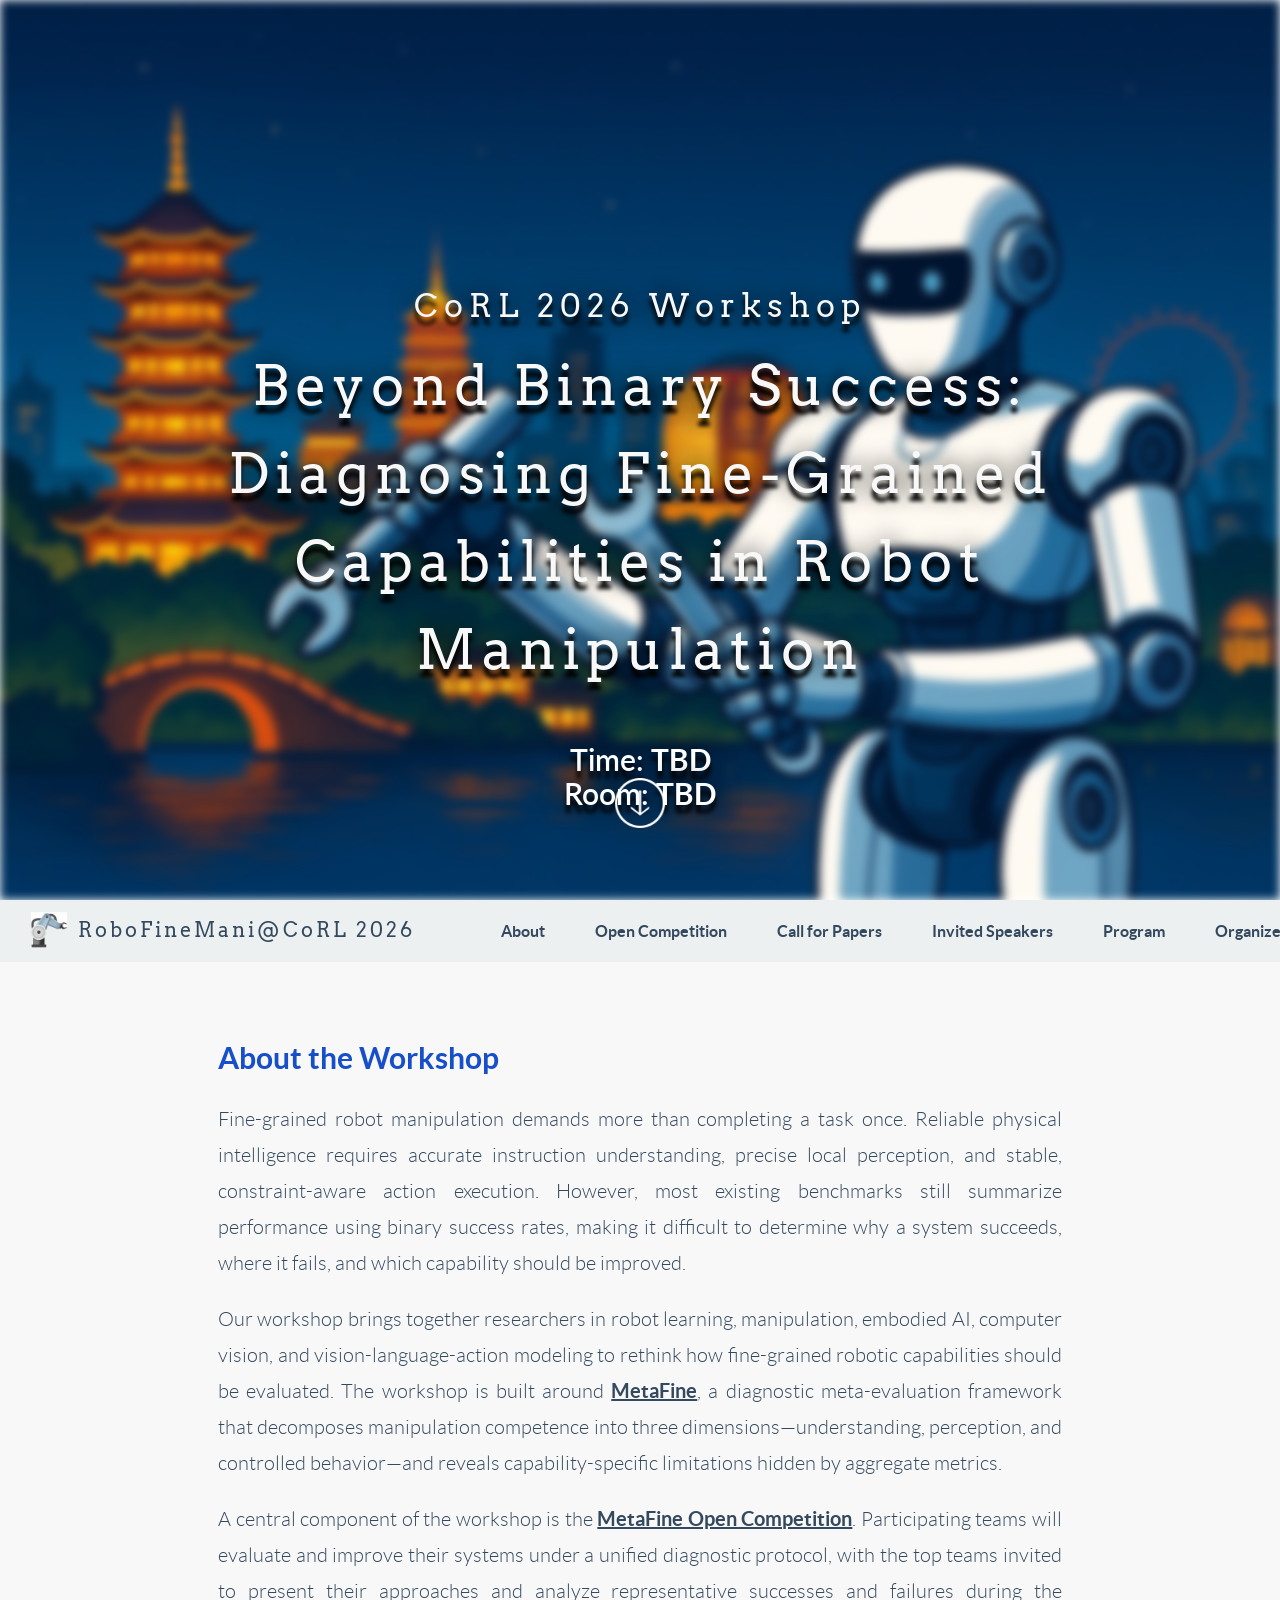
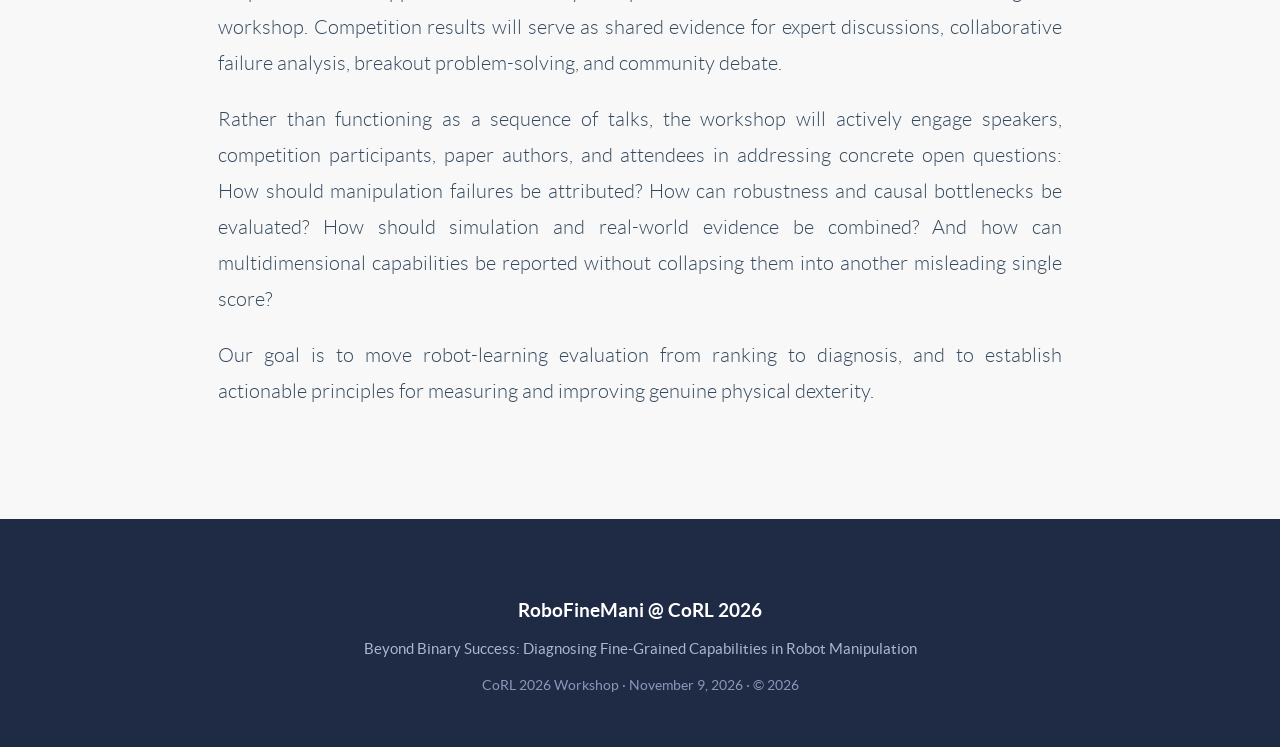
==== index.html @ 0bb688c7 "Initial RoboFineMani @ CoRL 2026 workshop site Multi-page static site: About, Open Competition, Call" ====
<!-- FlatFy Theme - Andrea Galanti /-->
<!doctype html>
<!--[if lt IE 7]> <html class="no-js ie6 oldie" lang="en"> <![endif]-->
<!--[if IE 7]>    <html class="no-js ie7 oldie" lang="en"> <![endif]-->
<!--[if IE 8]>    <html class="no-js ie8 oldie" lang="en"> <![endif]-->
<!--[if IE 9]>    <html class="no-js ie9" lang="en"> <![endif]-->
<!--[if gt IE 9]><!--> <html> <!--<![endif]-->
<head>
    <meta charset="utf-8">
    <meta name="viewport" content="width=device-width, initial-scale=1.0">
    <meta name="description" content="CoRL 2026 Workshop — Beyond Binary Success: Diagnosing Fine-Grained Capabilities in Robot Manipulation">
    <meta name="author" content="">
    <title>RoboFineMani @ CoRL 2026</title>
    <link rel="icon" href="photo/arm.png">

    <!-- Bootstrap core CSS -->
    <link href="css/bootstrap.min.css" rel="stylesheet">
    <!-- Custom Google Web Font -->
    <link href="font-awesome/css/font-awesome.min.css" rel="stylesheet">
    <link href='https://fonts.googleapis.com/css?family=Lato:100,300,400,700,900' rel='stylesheet' type='text/css'>
    <link href='https://fonts.googleapis.com/css?family=Arvo:400,700' rel='stylesheet' type='text/css'>
    <!-- Custom CSS-->
    <link href="css/general.css" rel="stylesheet">
    <link href="css/custom.css" rel="stylesheet">
    <link href="css/owl.carousel.css" rel="stylesheet">
    <link href="css/owl.theme.css" rel="stylesheet">
    <link href="css/style.css" rel="stylesheet">
    <link href="css/animate.css" rel="stylesheet">
    <link rel="stylesheet" href="css/magnific-popup.css">
    <link href="css/site.css" rel="stylesheet">

    <script src="js/modernizr-2.8.3.min.js"></script>
</head>

<body id="home">

    <!-- Preloader -->
    <div id="preloader">
        <div id="status"></div>
    </div>

    <!-- FullScreen Hero -->
    <div class="intro-header">
        <div class="col-xs-12 text-center abcen1">
            <h1 class="h1_home wow fadeIn" data-wow-delay="0.4s" style="text-shadow: 0px 8px 4px black, 0 0 25px black;font-weight: 400; max-width: 86%; margin: 0 auto; margin-top: 12vh;">
                <span style="font-size: 0.4em; display: block; margin-bottom: 10px;">CoRL 2026 Workshop</span>
                <span style="font-size: 0.7em;">Beyond Binary Success: Diagnosing Fine-Grained Capabilities in Robot Manipulation</span>
            </h1>
            <br>
            <h3 class="h3_home wow fadeIn" data-wow-delay="0.6s" style="text-shadow: 0px 8px 4px black, 0 0 25px black;font-weight: 600">
                <a style="color:white;text-shadow: 0px 8px 4px black, 0 0 25px black" href="#about">
                    Time:&nbsp;<b>TBD</b><br>
                    Room:&nbsp;<b>TBD</b>
                </a>
            </h3>
        </div>
        <div class="col-xs-12 text-center abcen wow fadeIn">
            <div class="button_down">
                <a class="imgcircle wow bounceInUp" data-wow-duration="1.5s" href="#about"> <img class="img_scroll" src="img/icon/circle.png" alt=""> </a>
            </div>
        </div>
    </div>

    <!-- NavBar-->
    <nav class="navbar-default" role="navigation">
        <div class="container" style="width: 1600px;">
            <div class="navbar-header" style="display: flex; align-items: center;">
                <button type="button" class="navbar-toggle" data-toggle="collapse" data-target=".navbar-ex1-collapse">
                    <span class="sr-only">Toggle navigation</span>
                    <span class="icon-bar"></span>
                    <span class="icon-bar"></span>
                    <span class="icon-bar"></span>
                </button>
                <a class="navbar-brand" style="font-size:20px; display: flex; align-items: center; margin-right: 25px;" href="index.html">
                    <img src="photo/arm.png" style="height: 38px; margin-right: 10px;" alt="RoboFineMani Logo">
                    RoboFineMani@CoRL 2026
                </a>
                <div class="collapse navbar-collapse navbar-ex1-collapse" style="display: flex !important;">
                    <ul class="nav navbar-nav" style="display: flex; flex-direction: row;">
                        <li class="menuItem active" style="padding: 0 10px;"><a href="index.html">About</a></li>
                        <li class="menuItem" style="padding: 0 10px;"><a href="competition.html">Open Competition</a></li>
                        <li class="menuItem" style="padding: 0 10px;"><a href="cfp.html">Call for Papers</a></li>
                        <li class="menuItem" style="padding: 0 10px;"><a href="speakers.html">Invited Speakers</a></li>
                        <li class="menuItem" style="padding: 0 10px;"><a href="program.html">Program</a></li>
                        <li class="menuItem" style="padding: 0 10px;"><a href="organizers.html">Organizers</a></li>
                    </ul>
                </div>
            </div>
        </div>
    </nav>

    <!-- About -->
    <div id="about" class="page-section">
        <div class="wrap wow fadeInUp">
            <h3 class="section-heading">About the Workshop</h3>
            <p class="lead-intro">Fine-grained robot manipulation demands more than completing a task once. Reliable physical intelligence requires accurate instruction understanding, precise local perception, and stable, constraint-aware action execution. However, most existing benchmarks still summarize performance using binary success rates, making it difficult to determine why a system succeeds, where it fails, and which capability should be improved.</p>

            <p>Our workshop brings together researchers in robot learning, manipulation, embodied AI, computer vision, and vision-language-action modeling to rethink how fine-grained robotic capabilities should be evaluated. The workshop is built around <a href="https://metafine.github.io/" target="_blank"><b>MetaFine</b></a>, a diagnostic meta-evaluation framework that decomposes manipulation competence into three dimensions&mdash;understanding, perception, and controlled behavior&mdash;and reveals capability-specific limitations hidden by aggregate metrics.</p>

            <p>A central component of the workshop is the <a href="competition.html"><b>MetaFine Open Competition</b></a>. Participating teams will evaluate and improve their systems under a unified diagnostic protocol, with the top teams invited to present their approaches and analyze representative successes and failures during the workshop. Competition results will serve as shared evidence for expert discussions, collaborative failure analysis, breakout problem-solving, and community debate.</p>

            <p>Rather than functioning as a sequence of talks, the workshop will actively engage speakers, competition participants, paper authors, and attendees in addressing concrete open questions: How should manipulation failures be attributed? How can robustness and causal bottlenecks be evaluated? How should simulation and real-world evidence be combined? And how can multidimensional capabilities be reported without collapsing them into another misleading single score?</p>

            <p>Our goal is to move robot-learning evaluation from ranking to diagnosis, and to establish actionable principles for measuring and improving genuine physical dexterity.</p>
        </div>
    </div>

    <footer class="site-footer">
        <div class="footer-title">RoboFineMani @ CoRL 2026</div>
        <div class="footer-sub">Beyond Binary Success: Diagnosing Fine-Grained Capabilities in Robot Manipulation</div>
        <div class="footer-meta">CoRL 2026 Workshop &middot; November 9, 2026 &middot; &copy; 2026</div>
    </footer>

    <!-- JavaScript -->
    <script src="js/jquery-1.10.2.js"></script>
    <script src="js/bootstrap.js"></script>
    <script src="js/script.js"></script>
    <script src="js/stickUp.min.js"></script>
    <script type="text/javascript">
        jQuery(function($) {
            $(document).ready(function() {
                $('.navbar-default').stickUp();
            });
        });
    </script>
    <script src="js/wow.min.js"></script>
    <script>new WOW().init();</script>
</body>
</html>
---- css/general.css ----
/*
Theme: Flatfy Theme
Author: Andrea Galanti
Bootstrap Version 
Build: 1.0
http://www.andreagalanti.it
*/

/*General */

body, html {
	height: 100%;
	width: 100%;
	overflow-x:hidden;
}

::-moz-selection{background:#1abc9c;color:white}

::selection{background:#1abc9c;color:white}

.abcen{position: absolute;bottom: 8%;}

.abcen1{position: absolute;top: 20%;}

.content-section-c {
	border-top: 1px solid #32465A;
	border-bottom: 1px solid #32465A;
	background-color: #34495e;
	padding: 90px 0;
}

.descp{
	margin: 0;
	padding: 0;
	line-height: 40px !important;
}

.glyphicon {
	margin-right: 10px;
}

.lead2 {
margin-bottom: 30px;
margin-top: 20px;
font-size: 18px;
line-height: 1.46428571;
font-weight: 300;
}

.lead3 {
margin-bottom: 0px;
margin-top: 0px;
font-size: 16px;
color: #8D8D8D;
line-height: 1.46428571;
font-weight: 300;
}

.float {
-webkit-animation-name: floatingx;
-webkit-animation-duration: 4s;
-webkit-animation-iteration-count: infinite;
-webkit-animation-timing-function: ease-in-out;
-moz-animation-name: floating;
-moz-animation-duration: 4s;
-moz-animation-iteration-count: infinite;
-moz-animation-timing-function: ease-in-out;
}

.phone-image {
max-width: 250px;
margin: auto;
}

.h1_home{
	font-size: 80px;
	font-family: arvo;
	font-weight: 300;
	letter-spacing: 6px;
}

.h3_home{font-weight: 300;}

/*own carousel */

#owl-demo .item{
  margin: 3px;
}
#owl-demo .item img{
  display: block;
  width: 100%;
  height: auto;
}

#owl-demo-1 .item{
  margin: 3px;
}
#owl-demo-1 .item img{
  display: block;
  width: 100%;
  height: auto;
}

/*magnific */
.mfp-bg {
background: #000000 !important;
opacity: 0.95 !important;
filter: alpha(opacity=95) !important;
}

.item .img-responsive {cursor:url(../img/cross.png),auto;}

/* Preloader */
#preloader {
	position: fixed;
	top:0;
	left:0;
	right:0;
	bottom:0;
	background-color:#fff; /* change if the mask should have another color then white */
	z-index:99; /* makes sure it stays on top */
}

#status {
	width:200px;
	height:200px;
	position:absolute;
	left:50%; /* centers the loading animation horizontally one the screen */
	top:50%; /* centers the loading animation vertically one the screen */
	background-image:url(../img/status.gif); /* path to your loading animation */
	background-repeat:no-repeat;
	background-position:center;
	margin:-100px 0 0 -100px; /* is width and height divided by two */
}


/* Button */ 
.mybutton_standard {
	border: 1px solid #fff;
	color: #fff;
}

.mybutton_cyano{
	border: 1px solid #4A90BE;
	color: #fff;
	background-color:#4A90BE;
}

.mybutton_cyano:hover{
	border: 1px solid #4A90BE;
	color: #4A90BE !important;
	background: rgba(204, 204, 204, 0);
}

.button_down img {
width: 50px;
	
}
.btn-primary {
	border-color: rgba(52, 73, 94, 0);
}

.tworow{margin-top: 90px;}

.social {
	font-size: 30px;
	text-decoration: none;
	list-style-type: none;
	color: #1abc9c; 
}

.social > a:hover {
	color: #1abc9c; 
}

.box-icon {
	height: 150px;
	width: 150px;
	-moz-border-radius: 35px;
	border-radius: 100%;
	padding: 47px 10px;
	background-color: #f0f1ec;
	color: #034b81;
	text-align: center;
	-webkit-transition: all 0.3s;
	-moz-transition: all 0.3s;
	transition: all 0.3s;
	margin-right: 15px;
}

.box-icon:hover {
	background-color: #1abc9c;
	color: #fff;
}

.owl-theme .owl-controls .owl-page span {
background: #1abc9c !important;
}

/* Nav */
.navbar {
	position: relative;
	min-height: 60px;
	margin-bottom: 0; 
	width: 100%;
	z-index: 999;
	border-radius: 0; 
}

.navbar-default {
	position: relative;
	min-height: 60px;
	width: 100%;
	z-index: 999;
	
}

.navbar-default .navbar-nav>li>a {
color: #ffffff;
}

.navbar-default .navbar-nav>li>a:hover {
color: #ECEBEB;
}

.navbar-default .navbar-brand {
color: #ffffff;
}
.navbar-default .navbar-brand:hover {
color: #ECEBEB;
}

.navbar-brand {
	font-family: arvo;
	letter-spacing: 3px;
	font-weight: 400 !important;
}

.lead {
	font-size: 16px;
	font-weight: 400;
}

.intro-header {
	position: relative;
	height: 100%;
	padding-top: 50px;
	padding-bottom: 50px;
	color: #f8f8f8;
	text-align: center;
}

.intro-header::before {
	content: "";
	position: absolute;
	top: 0;
	left: 0;
	width: 100%;
	height: 100%;
	background: url(../photo/background1.jpg) no-repeat center center;
	background-size: cover;
	filter: blur(5px);
	z-index: -1;
}

.intro-caption {
	position: absolute;
	bottom: 0;
	right: 0;
	margin: 0 auto;
	padding: 2px 5px;
	color: white;
	font-family: Georgia,Times,serif;
	font-size: .6875em;
	background: #000;
	text-align: right;
	z-index: 5;
	opacity: 0.5;
	border-radius: 4px 0 0 0;
}
.intro-caption > a {
	color: white;
}


.intro-message {
	position: relative;
	padding-top: 12%;
	padding-bottom: 20%;
}

.list-inline {
	margin-top: 30px;
}
.intro-message > h1 {
	margin: 0;
	font-size: 5em;
	font-family: "Lato", "Helvetica Neue", Helvetica, Arial, sans-serif;
	font-weight: 400;
	letter-spacing: 3px;
}

.intro-divider {
	width: 400px;
	border-top: 1px solid #f8f8f8;
	border-bottom: 1px solid rgba(0, 0, 0, 0.2);
}

.intro-message > h3 {
	margin: 0;
	font-size: 2.8em;
	font-family: "Lato", "Helvetica Neue", Helvetica, Arial, sans-serif;
	font-weight: 300;
	letter-spacing: 0px;
	margin-top: 10px;
}


.network-name {
	font-size: 14px;
	font-weight: 400;
	letter-spacing: 1.5px;
}

.content-section-a {
	background-color: #f8f8f8;
	padding: 5px 450px;
}

.content-section-b {
	border-top: 1px solid #e7e7e7;
	border-bottom: 1px solid #e7e7e7;
	padding: 90px 0;
}

.section-heading {
	margin-bottom: 15px;
}

.section-heading-spacer {
	border-top: 3px solid #e7e7e7;
	width: 200px;
	float: left;
}

.banner {
	padding: 100px 0;
	color: #f8f8f8;
	background: url(../img/intro/banner-bg.jpg) no-repeat center center;
	background-size: cover;
}

/* Animate */
.rotate{
    -webkit-transition-duration: 0.8s;
    -moz-transition-duration: 0.8s;
    -o-transition-duration: 0.8s;
    transition-duration: 0.8s;
     
    -webkit-transition-property: -webkit-transform;
    -moz-transition-property: -moz-transform;
    -o-transition-property: -o-transform;
    transition-property: transform;
     
    overflow:hidden;
 
    }  
 
.rotate:hover  
{
    -webkit-transform:rotate(360deg);
    -moz-transform:rotate(360deg);
    -o-transform:rotate(360deg);
}  



/* Style for form modal */
.content-style-form {
	position: relative;
	text-align: left;
}

.content-style-form h2 {
	margin: 0;
	padding: 0.4em 0 0.3em;
	text-align: center;
	font-weight: 300;
	font-size: 3.5em;
}

.content-style-form form {
	padding: 10px 30px;
}

.content-style-form form p {
	margin: 0 0 5px 0;
	font-size: 0.7em;
}

.content-style-form label {
	display: block;
	padding: 10px 0 0;
	color: #34495e;
	text-transform: uppercase;
	letter-spacing: 1px;
	font-weight: bold;
}

.content-style-form input[type="text"],
.content-style-form input[type="password"] {
	padding: 10px;
	width: 100%;
	border: 2px solid #ebd3bd;
	background: transparent;
	color: #b09a86;
	font-weight: 300;
	font-size: 2.2em;
}

.content-style-form input[type="text"]:focus,
.content-style-form input[type="password"]:focus {
	border-color: #e75854;
	color: #e75854;
}

.content-style-form input:focus {
	outline: 0;
}

.content-style-form button {
	display: block;
	margin-top: 2.5em;
	padding: 1.5em;
	width: 100%;
	border: none;
	background: #e75854;
	color: #fff;
	text-transform: uppercase;
	letter-spacing: 1px;
	font-weight: 800;
	font-size: 1.25em;
}

.content-style-form .icon-close {
	top: 0;
	right: 0;
	color: #ebd3bd;
	font-size: 75%;
}

.content-style-form .icon-close:hover {
	color: #e75854;
}

.js .content-style-form-1 h2,
.js .content-style-form-1 p,
.js .content-style-form-1 .icon-close {
	opacity: 0;
	-webkit-transition: opacity 0.2s 0.35s, -webkit-transform 0.2s 0.35s;
	transition: opacity 0.2s 0.35s, transform 0.2s 0.35s;
	-webkit-transform: scale(0.85);
	transform: scale(0.85);
}

.content-style-form-1 p:first-child {
	-webkit-transition-delay: 0.4s;
	transition-delay: 0.4s;
}

.content-style-form-1 p:nth-child(2) {
	-webkit-transition-delay: 0.45s;
	transition-delay: 0.45s;
}

.content-style-form-1 p:nth-child(3) {
	-webkit-transition-delay: 0.5s;
	transition-delay: 0.5s;
}

.morph-button.open .content-style-form-1 h2,
.morph-button.open .content-style-form-1 p,
.morph-button.open .content-style-form-1 .icon-close {
	opacity: 1;
	-webkit-transform: scale(1);
	transform: scale(1);
}

.js .content-style-form-2 h2,
.js .content-style-form-2 p,
.js .content-style-form-2 .icon-close {
	opacity: 0;
	-webkit-transition: opacity 0.2s 0.3s, -webkit-transform 0.2s 0.3s;
	transition: opacity 0.2s 0.3s, transform 0.2s 0.3s;
	-webkit-transform: translateY(50px);
	transform: translateY(50px);
}

.content-style-form-2 p:first-child {
	-webkit-transition-delay: 0.35s;
	transition-delay: 0.35s;
}

.content-style-form-2 p:nth-child(2) {
	-webkit-transition-delay: 0.4s;
	transition-delay: 0.4s;
}

.content-style-form-2 p:nth-child(3) {
	-webkit-transition-delay: 0.45s;
	transition-delay: 0.45s;
}

.content-style-form-2 p:nth-child(4) {
	-webkit-transition-delay: 0.5s;
	transition-delay: 0.5s;
}

.morph-button.open .content-style-form-2 h2,
.morph-button.open .content-style-form-2 p,
.morph-button.open .content-style-form-2 .icon-close {
	opacity: 1;
	-webkit-transform: translateY(0);
	transform: translateY(0);
}

.content-style-form-4 form {
	padding: 30px;
	background: #fff;
	color: #ccb096;
	font-size: 1.5em;
	-webkit-perspective: 1000px;
	perspective: 1000px;
}

.content-style-form-4 input[type="text"] {
	border: none;
	background-color: #f0f0f0;
}

.content-style-form-4 form button {
	background: #34495e;
}

.content-style-form-4 form button:focus,
.content-style-form-4 form button:hover {
	background: #1abc9c;
}

.js .content-style-form-4 p {
	opacity: 0;
	-webkit-transition: opacity 0.3s, -webkit-transform 0.3s;
	transition: opacity 0.3s, transform 0.3s;
	-webkit-transform: rotateX(-45deg);
	transform: rotateX(-45deg);
	-webkit-transform-origin: center top;
	transform-origin: center top;
}

.morph-button.open .content-style-form-4 p {
	opacity: 1;
	-webkit-transition: opacity 0.4s 0.2s, -webkit-transform 0.4s 0.2s;
	transition: opacity 0.4s 0.2s, transform 0.4s 0.2s;
	-webkit-transform: rotateY(0deg);
	transform: rotateY(0deg);
}

.morph-button.open .content-style-form-4 p:nth-child(2) {
	-webkit-transition-delay: 0.35s;
	transition-delay: 0.35s;
}

.content-style-social {
	padding: 30px;
	text-align: left;
}

.morph-button-inflow-2 > button svg {
	display: inline-block;
	padding-right: 10px;
	width: 20px;
	height: 20px;
	vertical-align: -5%;
}

.morph-button-inflow-2 > button svg path {
	fill: #e75854;
}

.content-style-social a {
	display: block;
	padding: 0.5em 0;
	color: #67c2d4;
	vertical-align: middle;
	text-transform: uppercase;
	letter-spacing: 1px;
	font-weight: 700;
	font-size: 0.8em;
	line-height: 32px;
}

.js .content-style-social a {
	-webkit-transition: -webkit-transform 0.3s;
	transition: transform 0.3s;
	-webkit-transform: translateX(100%);
	transform: translateX(100%);
}

.content-style-social a:hover {
	color: #e75854;
}

.content-style-social a:hover svg path {
	fill: #e75854;
}

.content-style-social a svg {
	display: inline-block;
	padding-right: 10px;
	vertical-align: middle;
	-webkit-backface-visibility: hidden;
}

.morph-button-inflow.open .content-style-social a {
	-webkit-transform: translateX(0);
	transform: translateX(0);	
}

.morph-button-inflow.open .content-style-social a:nth-child(2) {
	-webkit-transition-delay: 0.05s;
	transition-delay: 0.05s;
}

.morph-button-inflow.open .content-style-social a:nth-child(3) {
	-webkit-transition-delay: 0.1s;
	transition-delay: 0.1s;
}

/* Morph Button: Default Styles */

.morph-button {
	position: relative;
	display: block;
	margin: 0 auto;
}

.morph-button > button {
	position: relative;
	padding: 0 1em;
	border: none;
	background-color: #e85657;
	color: #f9f6e5;
	text-transform: uppercase;
	letter-spacing: 1px;
	font-weight: 700;
	line-height: 80px;
	overflow: hidden;
}

.morph-button.open > button {
	pointer-events: none;
}

.morph-content {
	pointer-events: none;
}

.morph-button.open .morph-content {
	pointer-events: auto;
}

/* Common styles for overlay and modal type (fixed morph) */
.morph-button-fixed,
.morph-button-fixed .morph-content {
	width: 300px;
	height: 80px;
}

.morph-button-fixed > button {
	z-index: 1000;
	width: 100%;
	height: 100%;
	-webkit-transition: opacity 0.1s 0.5s;
	transition: opacity 0.1s 0.5s;
}

.morph-button-fixed.open > button {
	opacity: 0;
	-webkit-transition: opacity 0.1s;
	transition: opacity 0.1s;
}

.morph-button-fixed .morph-content {
	position: fixed;
	z-index: 900;
	opacity: 0;
	-webkit-transition: opacity 0.3s 0.5s, width 0.4s 0.1s, height 0.4s 0.1s, top 0.4s 0.1s, left 0.4s 0.1s, margin 0.4s 0.1s;
	transition: opacity 0.3s 0.5s, width 0.4s 0.1s, height 0.4s 0.1s, top 0.4s 0.1s, left 0.4s 0.1s, margin 0.4s 0.1s;
}

.morph-button-fixed.open .morph-content {
	opacity: 1;
}

.morph-button-fixed .morph-content > div {
	visibility: hidden;
	height: 0;
	opacity: 0;
	-webkit-transition: opacity 0.1s, visibility 0s 0.1s, height 0s 0.1s;
	transition: opacity 0.1s, visibility 0s 0.1s, height 0s 0.1s;
}

.morph-button-fixed.open .morph-content > div {
	visibility: visible;
	height: auto;
	opacity: 1;
	-webkit-transition: opacity 0.3s 0.5s;
	transition: opacity 0.3s 0.5s;
}

.morph-button-fixed.active > button {
	z-index: 2000;
}

.morph-button-fixed.active .morph-content {
	z-index: 1900;
}

/* Transitions for overlay button and sidebar button */
.morph-button-overlay .morph-content,
.morph-button-sidebar .morph-content {
	-webkit-transition: opacity 0.3s 0.5s, width 0.4s 0.1s, height 0.4s 0.1s, top 0.4s 0.1s, left 0.4s 0.1s;
	transition: opacity 0.3s 0.5s, width 0.4s 0.1s, height 0.4s 0.1s, top 0.4s 0.1s, left 0.4s 0.1s;
}

.morph-button-overlay.open .morph-content,
.morph-button-sidebar.open .morph-content {
	-webkit-transition: width 0.4s 0.1s, height 0.4s 0.1s, top 0.4s 0.1s, left 0.4s 0.1s;
	transition: width 0.4s 0.1s, height 0.4s 0.1s, top 0.4s 0.1s, left 0.4s 0.1s;	
}

/* Morph Button Style: Overlay */
.morph-button.morph-button-overlay {
	margin: 50px auto;
}

.morph-button-overlay .morph-content {
	overflow: hidden;
	background: #e85657;
}

.morph-button-overlay.open .morph-content {
	top: 0 !important;
	left: 0 !important;
	width: 100%;
	height: 100%;
}

/* Morph Button Style: Modal */
.morph-button-modal::before {
	position: fixed;
	top: 0;
	left: 0;
	z-index: 800;
	width: 100%;
	height: 100%;
	background: rgba(0,0,0,0.5);
	content: '';
	opacity: 0;
	-webkit-transition: opacity 0.5s;
	transition: opacity 0.5s;
	pointer-events: none;
}

.morph-button-modal.open::before {
	opacity: 1;
	pointer-events: auto;
}

.morph-button-modal.active::before {
	z-index: 1800;
}

.morph-button-modal .morph-content {
	overflow: hidden;
	-webkit-transition: opacity 0.3s 0.5s, width 0.4s 0.1s, height 0.4s 0.1s, top 0.4s 0.1s, left 0.4s 0.1s, margin 0.4s 0.1s;
	transition: opacity 0.3s 0.5s, width 0.4s 0.1s, height 0.4s 0.1s, top 0.4s 0.1s, left 0.4s 0.1s, margin 0.4s 0.1s;
}

.morph-button-modal.open .morph-content {
	top: 50% !important;
	left: 50% !important;
	margin: -210px 0 0 -300px;
	width: 600px;
	height: 420px;
	-webkit-transition: width 0.4s 0.1s, height 0.4s 0.1s, top 0.4s 0.1s, left 0.4s 0.1s, margin 0.4s 0.1s;
	transition: width 0.4s 0.1s, height 0.4s 0.1s, top 0.4s 0.1s, left 0.4s 0.1s, margin 0.4s 0.1s;
}

/* Colors and sizes for individual modals */
.morph-button.morph-button-modal-1 {
	float: left;
}

.morph-button.morph-button-modal-2,
.morph-button.morph-button-modal-3 {
	display: inline-block;
	margin: 10px 15px;
}

.morph-button-modal-1 > button,
.morph-button-modal-1 .morph-content {
	background-color: #553445;
}

.morph-button-modal-2 > button,
.morph-button-modal-2 .morph-content,
.morph-button-modal-3 > button,
.morph-button-modal-3 .morph-content {
	background-color: #fef0e3;
	color: #e75854;
}

.morph-button-modal-4 {
	display: inline-block;
}

.morph-button-modal-4 > button,
.morph-button-modal-4 .morph-content {
	background-color: #faf1e0;
	color: #553445;
}

.morph-button-modal-4 > button span,
.morph-button-modal-4 .morph-clone {
	padding-left: 10px;
	color: #286f81;
}

.morph-button-modal-4 .morph-clone {
	position: absolute;
	right: 34px;
	bottom: 30px;
	z-index: 100;
	letter-spacing: 1px;
	font-weight: 700;
	-webkit-transition: bottom 0.4s 0.1s, right 0.4s 0.1s;
	transition: bottom 0.4s 0.1s, right 0.4s 0.1s;
}

.morph-button-modal-4.open .morph-clone,
.no-js .morph-button-modal-4 .morph-clone {
	right: 10px;
	bottom: 10px;
}

.morph-button-modal-1::before {
	background: rgba(240,221,204,0.7);
}

.morph-button-modal-2.open .morph-content {
	margin: -210px 0 0 -170px;
	width: 340px;
	height: 420px;
}

.morph-button-modal-3.open .morph-content {
	margin: -255px 0 0 -210px;
	width: 420px;
	height: 510px;
}

.morph-button-modal-3.open .morph-content > div {
	height: 420px;
}

.morph-button-modal-2.open .morph-content > div,
.morph-button-modal-3.open .morph-content > div {
 	-webkit-transition: opacity 0.3s 0.3s;
	transition: opacity 0.3s 0.3s;
}

.morph-button-modal-4.open .morph-content {
	margin: -200px 0 0 -320px;
	width: 640px;
	height: 400px;
}

/* Morph Button Style: In the content flow */
.morph-button-inflow {
	overflow: hidden;
	max-width: 100%;
	height: 70px;
}

.morph-button-inflow > button {
	width: 100%;
	line-height: 70px;
}

.morph-button-inflow .morph-content {
	position: absolute;
	top: 0;
	left: 0;
	width: 100%;
}

.morph-button-inflow .morph-content .morph-clone {
	padding: 0;
	font-weight: 700;
	font-size: 1.5em;
	line-height: 70px;
}

/* Colors and sizes for individual in flow buttons */
.morph-button-inflow-1 {
	width: 600px;
	margin: 2em auto;
	-webkit-transition: height 0.5s cubic-bezier(0.7,0,0.3,1);
	transition: height 0.5s cubic-bezier(0.7,0,0.3,1);
}

.morph-button-inflow-1 > button span {
	visibility: hidden;
}

.morph-button-inflow-1 .morph-content .morph-clone {
	color: #FFFFFF;
	background: #1abc9c;
}

.morph-button-inflow-2 {
	position: absolute;
	top: 50%;
	left: 50%;
	width: 220px;
	background-color: #fef0e3;
	-webkit-transition: height 0.3s, width 0.3s, -webkit-transform 0.3s;
	transition: height 0.3s, width 0.3s, transform 0.3s;
	-webkit-transform: translateX(-50%) translateY(-50%);
	transform: translateX(-50%) translateY(-50%);
}

.morph-button-inflow-2 > button {
	position: absolute;
	top: 0;
	left: 0;
	width: 100%;
	height: 100%;
	background-color: transparent;
	color: #e75854;
	-webkit-transition: -webkit-transform 0.3s;
	transition: transform 0.3s;
}

.morph-button-inflow-2.open > button {
	-webkit-transform: translateX(-100%);
	transform: translateX(-100%);
}

.morph-button-inflow-2 .morph-content {
	width: 260px;
	height: 200px;
}

.morph-button-inflow-2.open {
	width: 260px;
}

/* Morph Button Style: Sidebar */
.morph-button-sidebar,
.morph-button-sidebar .morph-content {
	width: 60px;
	height: 60px;
}

.morph-button-sidebar {
	position: fixed;
	bottom: 50px;
	left: 50px;
}

.morph-button-sidebar > button {
	line-height: 60px;
	font-size: 1.6em;
	padding: 0;
}

.morph-button-sidebar .morph-content {
	background: #e85657;
}

.morph-button-sidebar.open .morph-content {
	top: 0 !important;
	left: 0 !important;
	width: 300px;
	height: 100%;
	overflow: hidden;
	-webkit-backface-visibility: hidden;
}

/* Let's add some nice easing for all cases */
.morph-button .morph-content,
.morph-button.open .morph-content,
.morph-button-modal-4 .morph-clone {
	-webkit-transition-timing-function: cubic-bezier(0.7,0,0.3,1);
	transition-timing-function: cubic-bezier(0.7,0,0.3,1);
}

/* Helper classes */
.noscroll {
	overflow: hidden;
}

.morph-button-overlay.scroll .morph-content {
	overflow-y: scroll;
}

.morph-button-sidebar.scroll .morph-content {
	overflow: auto;
}

/* No JS fallback: let's hide the button and show the content */
.no-js .morph-button > button {
	display: none;
}

.no-js .morph-button {
	margin: 10px 0;
	float: none;
}

.no-js .morph-button,
.no-js .morph-button .morph-content,
.no-js .morph-button .morph-content > div {
	position: relative;
	width: auto;
	height: auto;
	opacity: 1;
	visibility: visible;
	top: auto;
	left: auto;
	-webkit-transform: none;
	transform: none;
	pointer-events: auto;
}

.no-js .morph-button .morph-content .icon-close {
	display: none;
}

.no-js .morph-button-sidebar {
	width: 300px;
	position: fixed;
	top: 0;
	left: 0;
	margin: 0;
	height: 100%;
	background: #e85657;
	overflow: auto;
}

.no-transition {
	-webkit-transition: none !important;
	transition: none !important;
}

/* Media Queries */
/* Media queries!
-------------------------------------------------------------------------------*/

/* 960 Screens */
@media only screen and (min-width: 960px) and (max-width: 1250px) {
	
}
@media only screen and (min-width: 768px) and (max-width: 820px) {
	
}
/* Tablet */
@media only screen and (min-width: 768px) and (max-width: 959px) {
	
		h1, .h1 {
			font-size: 50px;
		}
		
		h3, .h3 {
			font-size: 20px;
		}
		
}


/* All Mobile Sizes (devices and browser) */
	@media only screen and (max-width: 767px) {
		.intro-header {
			height: 100%;
			padding-top: 50px;
			padding-bottom: 50px;
			color: #f8f8f8;
		    background-image: none; 
			background-size: cover;
			text-align: center;
			background-color: #34495e;
		}
		
		h1, .h1 {
			font-size: 50px;
		}
		
		h3, .h3 {
			font-size: 20px;
		}
		#gallery1{display:none}
		
		.button_down {display:none}
		
		
	}

/* Mobile Landscape */
@media only screen and (min-width: 480px) and (max-width: 767px) { 
	
	
	
}

/* Mobile Portrait */
@media only screen and (max-width: 479px) {
	
	
}
@media screen and (max-width: 600px) {
	.morph-button-modal.open .morph-content {
		top: 0% !important;
		left: 0% !important;
		margin: 0;
		width: 100%;
		height: 100%;
		overflow-y: scroll;
		-webkit-transition: width 0.4s 0.1s, height 0.4s 0.1s, top 0.4s 0.1s, left 0.4s 0.1s;
		transition: width 0.4s 0.1s, height 0.4s 0.1s, top 0.4s 0.1s, left 0.4s 0.1s;
	}
}

@media screen and (max-width: 400px) {
	.morph-button-fixed,
	.morph-button-fixed .morph-content {
		width: 200px;
		height: 80px;
	}

	.morph-button-fixed > button {
		font-size: 75%;
	}

	.morph-button-sidebar > button {
		font-size: 1.6em;
	}

	.morph-button-inflow .morph-content .morph-clone {
		font-size: 0.9em;
	}

	.morph-button-modal-4,
	.morph-button-modal-4 .morph-content {
		width: 220px;
		height: 120px;
	}

	.morph-button-modal-4 > button {
		font-size: 100%;
		line-height: 50px;
	}

	.morph-button-modal-4 > button span {
		display: block;
	}

	.morph-button-modal-4 .morph-clone {
		right: 83px;
		bottom: 26px;
	}

	.morph-button-sidebar,
	.morph-button-sidebar .morph-content {
		width: 100% !important;
		height: 60px !important;
	}

	.morph-button-sidebar {
		bottom: 0px;
		left: 0px;
	}

	.morph-button-sidebar.open .morph-content {
		height: 100% !important;
	}
}

@media (max-width: 1199px) {
	ul.banner-social-buttons {
		float: left;
		margin-top: 15px;
	}	
}

@media (max-width: 767px) {
	.banner h2 {
		margin: 0;
		text-shadow: 2px 2px 3px rgba(0, 0, 0, 0.6);
		font-size: 3em;
	}

	ul.banner-social-buttons > li {
		display: block;
		margin-bottom: 20px;
		padding: 0;
	}

	ul.banner-social-buttons > li:last-child {
		margin-bottom: 0;
	}	
}

footer {
	background-color: #f8f8f8;
	padding: 50px 0;
}

p.copyright {
	margin: 15px 0 0;
}

@media (max-width: 767px) {
	.intro-message {
		padding-bottom: 15%;
	}

	.intro-message > h1 {
		font-size: 3em;
	}

	ul.intro-social-buttons > li {
		display: block;
		margin-bottom: 20px;
		padding: 0;
	}

	ul.intro-social-buttons > li:last-child {
		margin-bottom: 0;
	}

	.intro-divider {
		width: 100%;
	}
}


@media screen and (max-width: 770px) {
	.mockup-left {
		float: none;
		margin: 0 auto 20px;
	}

	.mockup-right {
		
	}

	.joiner {
		display: block;
	}
}

@media screen and (max-width: 400px) {
	.mockup-content > span:nth-last-child(2) {
		width: calc(100% - 210px);
	}
}

@media screen and (max-width: 25em) {

	.codrops-icon span {
		display: none;
	}

}
---- css/custom.css ----
/* Owl Carousel Bootstrap Custom CSS */

/* Header Navigation */
#top-nav{
	border-bottom: 1px solid #e1e6dd;
	background: #FFF;
	-webkit-transform: translateZ(0)

}
#top-nav.navbar{
	margin-bottom: 0px;

}
#top-nav.navbar .nav{
	margin: 8px 0px;
}
	
#top-nav.navbar .nav > li > a {
	padding: 6px 12px;
	margin: 0px;
	text-transform: uppercase;
	font-weight: 400;

	-webkit-transition: background-color 200ms ease;
	-moz-transition: background-color 200ms ease;
	-o-transition: background-color 200ms ease;
	transition: background-color 200ms ease;
}
#top-nav.navbar .nav > li > a.download{
	-webkit-border-radius: 3px;
	-moz-border-radius: 3px;
	border-radius: 3px;
}

#top-nav.navbar .nav > li > a.download-on{
	background-color: #ff8a3c;
	color: #ffffff;
}
#top-nav.navbar .nav > li > a.download-on:hover{
	color: #ffffff;
	background-color: #ff7920;
}
.btn-navbar span.icon-bar{
	margin-top: 0px;
}

/* Header  */

#header{
	background: #f1f1f1;
	padding: 100px 0 100px;
}
#header h1{
	color: #7fc242;
	margin-bottom: 10px;
	margin-top: 40px;
}
#header h3{
	margin-bottom: 30px;
	width: 400px;
}
#header .btn-success {
	padding: 15px 30px;
	margin-bottom: 5px;
}
#header .logo{
	display: block;
	margin-top:60px;
	float: right
}
img.arrow-down{
	margin: 0 auto;
	display: block;
}
h1{
	margin-top: 80px;
}

pre.pre-show{
	margin: 40px 0px;

}
.tab-content pre.pre-show{
	margin: 0px 0px 0px 0px;
}
.nav-tabs{
	margin-top: 20px;
	margin-bottom: 0px;
	
}
.tab-content{
	border-left: 1px solid #ddd;
	border-right: 1px solid #ddd;
	border-bottom: 1px solid #ddd;
	-webkit-border-radius: 0px 0px 4px 4px;
	-moz-border-radius: 0px 0px 4px 4px;
	border-radius: 0px 0px 4px 4px;
	
}
/* Content */
.table th, .table td {
padding: 8px 12px;
}

.wrap_title{margin-bottom: 30px;}

/*  Owl */
#owl-demo .item{
	margin: 4px;
}
#owl-demo .item img{
	display: block;
	width: 100%;
	height: auto;
}
/* Footer */

#footer{
	padding: 20px 0px;
	background: #f3f3f3;
	text-align: center
}
.twitter-share-button{
	top: 4px;
	position: relative;
}

/* Demo Slides */

#owl-example .item{
	padding: 30px 0px;
	margin: 10px;
	color: #FFF;
	-webkit-border-radius: 3px;
	-moz-border-radius: 3px;
	border-radius: 3px;
	text-align: center;
}
#owl-example .item img{
	width: auto;
	margin: 0 auto;
	display: block;
}
#owl-example .item h3{
	font-size: 28px;
	font-weight: 300;
	margin: 25px 0 0;
}
#owl-example .item h4{
	margin: 5px 0 0;
	font-size: 18px;
}
.item h1{
	margin: inherit;
}

.orange{
	background: #ff8a3c;
}
.darkCyan{
	background: #42bdc2;
}
.forestGreen{
	background: #7fc242;
}
.yellow {
	background: #ffd800;
}
.dodgerBlue {
	background: #388bd1;
}
.skyBlue {
	background: #a1def8;
}
.zombieGreen {
	background: #3fbf79;
}
.violet {
	background: #db6ac5;
}
.yellowLight {
	background: #fee664;
}
.steelGray {
	background: #cad3d0;
}

/* More Demo Box */

#example-info h1,
#more h1{
	margin-top: 40px;
}
.demos-row{
	margin-top: 30px;
	margin-bottom: 30px;
}
.demo-page{
	margin-top: 0px;
	margin-bottom: 100px;
}
.demo-box{
	display: block;
	background: #f3f3f3;
	text-align: center;
	font-size: 18px;
	-webkit-border-radius: 3px;
	-moz-border-radius: 3px;
	border-radius: 3px;
}
.demo-box h3{
	padding-bottom:20px;
	margin: 0px;
	color: #869690;
}
.demo-box:hover{
	text-decoration: none;
}
.demo-wrapper{
	padding: 30px 0px 20px 0px;
	padding-left: 30px;
	padding-right: 30px;
}
.demo-slide {
	float: left;
}
.demo-slide .bg{
	background: #aebab6;
	margin-right: 1px;
	height: 100%;
}
.demo-box:hover .demo-slide .bg{
	background: #7fc242;
}
/* Images */
.demo-images .demo-slide{
	height: 40px;
	width: 33.3333333%;
}

/* Full */
.demo-full {
	padding-left: 0px;
	padding-right: 0px;
}
.demo-full .demo-slide{
	height: 40px;
	width: 25%;
}

/* Custom */
.demo-custom .demo-slide{
	height: 40px;
	width: 10%;
}
/* One */
.demo-one .demo-slide{
	height: 40px;
	width: 100%;
}

/* json */

.demo-Json .demo-slide {
	height: 40px;
	width: 20%;
}
.demo-Json-custom .demo-slide{
	height: 40px;
	width: 33.3333333%;
}
/* loading icon */

.demo-lazy .demo-slide{
	height: 40px;
	width: 33.3333333%;
}
.demo-lazy .demo-slide .bg{
background: url('../img/AjaxLoader.gif') no-repeat center center #aebab6;
}

/* Auto Height */
.demo-height .demo-slide{
	height: 40px;
	width: 100%;
}

/* Changelog  */
#changelog{
	margin-bottom: 40px;
}
#changelog .label{
	margin-bottom:10px;
}
#changelog .log{
	margin-bottom: 30px;
	padding-bottom: 30px;
	border-bottom: 1px solid #e1e6dd;
}
/* Faq */
#faq dt {
	line-height: 26px;
}
#faq dd{
	line-height: 22px;
	margin-bottom: 20px;
}



/* Responsive Stuff */


@media (max-width: 979px) {
	.navbar-fixed-top .navbar-inner, .navbar-fixed-bottom .navbar-inner {
	padding: 0px;
	}
	.navbar-fixed-top, .navbar-fixed-bottom {
	position: fixed;
	}
}
@media (max-width: 768px) {
	.navbar.navbar-fixed-top{
		position: static;
	}
	.btn.btn-navbar{
		margin: 9px 20px 9px 8px;
		padding: 10px 10px;
	}
	.nav-collapse .nav > li{
		border-top: 1px solid #e1e6dd;
		text-align: center
	}
	#header .logo{
		margin-top:40px;
		margin: 20px auto 0px;
		float: none;
		height: 150px;
	}
	#header {
		text-align: center;
		padding: 60px 0px 30px;
	}
	#header h1{
		margin: 10px 0;
	}
	#header h3{
	margin-bottom: 10px;
	width: auto;
	padding: 0px 20px;
	}
	h1 {
		font-size: 38px;
		margin: 20px 0;
	}
	h2 {
		font-size: 24px;
	}
	h3 {
		font-size: 20px;
	}
	h4 {
		font-size: 16px;
	}
	h5 {
		font-size: 13px;
	}
	h6 {
		font-size: 12px;
	}

}


@media (max-width: 480px) {
	.navbar-fixed-top, .navbar-fixed-bottom {
	position: static;
	}
	#header {
		text-align: center;
		padding: 20px 0px 20px;
	}
	#header .logo{
		margin-top:0px;
	}

}

/*
NO MORE TABLES!! ;)
*/
@media (max-width: 767px) {

	.hp-table table, .hp-table thead, .hp-table .hp-table tbody, .hp-table th, .hp-table td, .hp-table tr { 
		display: block; 
	}
	.hp-table thead tr { 
		display: none;
	}
	.hp-table tr { border: 0px solid #ccc; margin-bottom: 10px; }
	
	.hp-table td:before { 
		top: 6px;
		left: 6px;
		width: 45%; 
		padding-right: 10px; 
		white-space: nowrap;
	}

	.hp-table td:nth-of-type(2):before { 
		content: "Default:";
		font-weight: bold;
	}
	.hp-table td:nth-of-type(3):before { 
		content: "Type:";
		font-weight: bold;
	}
	.hp-table td:nth-of-type(4):before { 
		content: "Description:";
		font-weight: bold;
	}
}
---- css/style.css ----
/*
Theme: Flatfy Theme
Author: Andrea Galanti
Bootstrap Version 
Build: 1.0
http://www.andreagalanti.it
*/

@font-face {
  font-family: 'Lato';
  src: url('../fonts/lato/lato-black.eot');
  src: url('../fonts/lato/lato-black.eot?#iefix') format('embedded-opentype'), url('../fonts/lato/lato-black.woff') format('woff'), url('../fonts/lato/lato-black.ttf') format('truetype'), url('../fonts/lato/lato-black.svg#latoblack') format('svg');
  font-weight: 900;
  font-style: normal;
}
@font-face {
  font-family: 'Lato';
  src: url('../fonts/lato/lato-bold.eot');
  src: url('../fonts/lato/lato-bold.eot?#iefix') format('embedded-opentype'), url('../fonts/lato/lato-bold.woff') format('woff'), url('../fonts/lato/lato-bold.ttf') format('truetype'), url('../fonts/lato/lato-bold.svg#latobold') format('svg');
  font-weight: bold;
  font-style: normal;
}
@font-face {
  font-family: 'Lato';
  src: url('../fonts/lato/lato-bolditalic.eot');
  src: url('../fonts/lato/lato-bolditalic.eot?#iefix') format('embedded-opentype'), url('../fonts/lato/lato-bolditalic.woff') format('woff'), url('../fonts/lato/lato-bolditalic.ttf') format('truetype'), url('../fonts/lato/lato-bolditalic.svg#latobold-italic') format('svg');
  font-weight: bold;
  font-style: italic;
}
@font-face {
  font-family: 'Lato';
  src: url('../fonts/lato/lato-italic.eot');
  src: url('../fonts/lato/lato-italic.eot?#iefix') format('embedded-opentype'), url('../fonts/lato/lato-italic.woff') format('woff'), url('../fonts/lato/lato-italic.ttf') format('truetype'), url('../fonts/lato/lato-italic.svg#latoitalic') format('svg');
  font-weight: normal;
  font-style: italic;
}
@font-face {
  font-family: 'Lato';
  src: url('../fonts/lato/lato-light.eot');
  src: url('../fonts/lato/lato-light.eot?#iefix') format('embedded-opentype'), url('../fonts/lato/lato-light.woff') format('woff'), url('../fonts/lato/lato-light.ttf') format('truetype'), url('../fonts/lato/lato-light.svg#latolight') format('svg');
  font-weight: 300;
  font-style: normal;
}
@font-face {
  font-family: 'Lato';
  src: url('../fonts/lato/lato-regular.eot');
  src: url('../fonts/lato/lato-regular.eot?#iefix') format('embedded-opentype'), url('../fonts/lato/lato-regular.woff') format('woff'), url('../fonts/lato/lato-regular.ttf') format('truetype'), url('../fonts/lato/lato-regular.svg#latoregular') format('svg');
  font-weight: normal;
  font-style: normal;
}
@font-face {
  font-family: "Flat-UI-Icons";
  src: url('../fonts/flat-ui-icons-regular.eot');
  src: url('../fonts/flat-ui-icons-regular.eot?#iefix') format('embedded-opentype'), url('../fonts/flat-ui-icons-regular.woff') format('woff'), url('../fonts/flat-ui-icons-regular.ttf') format('truetype'), url('../fonts/flat-ui-icons-regular.svg#flat-ui-icons-regular') format('svg');
  font-weight: normal;
  font-style: normal;
}

/* Use the following CSS code if you want to use data attributes for inserting your icons */
[data-icon]:before {
  font-family: 'Flat-UI-Icons';
  content: attr(data-icon);
  speak: none;
  font-weight: normal;
  font-variant: normal;
  text-transform: none;
  -webkit-font-smoothing: antialiased;
  -moz-osx-font-smoothing: grayscale;
}
/* Use the following CSS code if you want to have a class per icon */
/*
Instead of a list of all class selectors,
you can use the generic selector below, but it's slower:
[class*="fui-"] {
*/
.fui-arrow-right,
.fui-arrow-left,
.fui-cmd,
.fui-check-inverted,
.fui-heart,
.fui-location,
.fui-plus,
.fui-check,
.fui-cross,
.fui-list,
.fui-new,
.fui-video,
.fui-photo,
.fui-volume,
.fui-time,
.fui-eye,
.fui-chat,
.fui-search,
.fui-user,
.fui-mail,
.fui-lock,
.fui-gear,
.fui-radio-unchecked,
.fui-radio-checked,
.fui-checkbox-unchecked,
.fui-checkbox-checked,
.fui-calendar-solid,
.fui-pause,
.fui-play,
.fui-check-inverted-2 {
  display: inline-block;
  font-family: 'Flat-UI-Icons';
  speak: none;
  font-style: normal;
  font-weight: normal;
  font-variant: normal;
  text-transform: none;
  -webkit-font-smoothing: antialiased;
  -moz-osx-font-smoothing: grayscale;
}
.fui-arrow-right:before {
  content: "\e02c";
}
.fui-arrow-left:before {
  content: "\e02d";
}
.fui-cmd:before {
  content: "\e02f";
}
.fui-check-inverted:before {
  content: "\e006";
}
.fui-heart:before {
  content: "\e007";
}
.fui-location:before {
  content: "\e008";
}
.fui-plus:before {
  content: "\e009";
}
.fui-check:before {
  content: "\e00a";
}
.fui-cross:before {
  content: "\e00b";
}
.fui-list:before {
  content: "\e00c";
}
.fui-new:before {
  content: "\e00d";
}
.fui-video:before {
  content: "\e00e";
}
.fui-photo:before {
  content: "\e00f";
}
.fui-volume:before {
  content: "\e010";
}
.fui-time:before {
  content: "\e011";
}
.fui-eye:before {
  content: "\e012";
}
.fui-chat:before {
  content: "\e013";
}
.fui-search:before {
  content: "\e01c";
}
.fui-user:before {
  content: "\e01d";
}
.fui-mail:before {
  content: "\e01e";
}
.fui-lock:before {
  content: "\e01f";
}
.fui-gear:before {
  content: "\e024";
}
.fui-radio-unchecked:before {
  content: "\e02b";
}
.fui-radio-checked:before {
  content: "\e032";
}
.fui-checkbox-unchecked:before {
  content: "\e033";
}
.fui-checkbox-checked:before {
  content: "\e034";
}
.fui-calendar-solid:before {
  content: "\e022";
}
.fui-pause:before {
  content: "\e03b";
}
.fui-play:before {
  content: "\e03c";
}
.fui-check-inverted-2:before {
  content: "\e000";
}
.dropdown-arrow-inverse {
  border-bottom-color: #34495e !important;
  border-top-color: #34495e !important;
}
body {
	height: 100%;
	width: 100%;
  font-family: "Lato", Helvetica, Arial, sans-serif;
  font-size: 16px;
  line-height: 1.72222;
  color: #34495e;
  background-color: #ffffff;
}
a {
  color: #34495e;
  text-decoration: none;
  -webkit-transition: 0.25s;
  transition: 0.25s;
}
a:hover,
a:focus {
  color: #34495e;
  text-decoration: none;
}
a:focus {
  outline: none;
}
.img-rounded {
  border-radius: 6px;
}
.img-thumbnail {
  padding: 4px;
  line-height: 1.72222;
  background-color: #ffffff;
  border: 2px solid #bdc3c7;
  border-radius: 6px;
  -webkit-transition: all 0.25s ease-in-out;
  transition: all 0.25s ease-in-out;
  display: inline-block;
  max-width: 100%;
  height: auto;
}
.img-comment {
  font-size: 15px;
  line-height: 1.2;
  font-style: italic;
  margin: 24px 0;
}
h1,
h2,
h3,
h4,
h5,
h6,
.h1,
.h2,
.h3,
.h4,
.h5,
.h6 {
  font-family: inherit;
  font-weight: 700;
  line-height: 1.1;
  color: inherit;
}
h1 small,
h2 small,
h3 small,
h4 small,
h5 small,
h6 small,
.h1 small,
.h2 small,
.h3 small,
.h4 small,
.h5 small,
.h6 small {
  color: #e7e9ec;
}
h1,
h2,
h3 {
  margin-top: 30px;
  margin-bottom: 5px;
}
h4,
h5,
h6 {
  margin-top: 15px;
  margin-bottom: 15px;
}
h6 {
  font-weight: normal;
}
h1,
.h1 {
  font-size: 80px;
}
h2,
.h2 {
  font-size: 63px;
}
h3,
.h3 {
  font-size: 30px;
}
h4,
.h4 {
  font-size: 20px;
}
p {
  font-size: 16px;
  line-height: 1.72222;
  margin: 0 0 15px;
}
li{list-style-type:disc}
.white {color:white}
.hidden { visibility: hidden;}
.lead {
  margin-bottom: 10px;
  margin-top: 20px;
  font-size: 20px;
  line-height: 1.46428571;
  font-weight: 300;
}
@media (min-width: 768px) {
  .lead {
	
  }
}
small,
.small {
  font-size: 83%;
  line-height: 2.067;
}
.text-muted {
  color: #bdc3c7;
}
.text-inverse {
  color: #ffffff;
}
.text-primary {
  color: #1abc9c;
}
a.text-primary:hover {
  color: #15967d;
}
.text-warning {
  color: #f1c40f;
}
a.text-warning:hover {
  color: #c19d0c;
}
.text-danger {
  color: #e74c3c;
}
a.text-danger:hover {
  color: #b93d30;
}
.text-success {
  color: #2ecc71;
}
a.text-success:hover {
  color: #25a35a;
}
.text-info {
  color: #3498db;
}
a.text-info:hover {
  color: #2a7aaf;
}
.bg-primary {
  color: #ffffff;
  background-color: #34495e;
}
a.bg-primary:hover {
  background-color: #222f3d;
}
.bg-success {
  background-color: #dff0d8;
}
a.bg-success:hover {
  background-color: #c1e2b3;
}
.bg-info {
  background-color: #d9edf7;
}
a.bg-info:hover {
  background-color: #afd9ee;
}
.bg-warning {
  background-color: #fcf8e3;
}
a.bg-warning:hover {
  background-color: #f7ecb5;
}
.bg-danger {
  background-color: #f2dede;
}
a.bg-danger:hover {
  background-color: #e4b9b9;
}
.page-header {
  padding-bottom: 14px;
  margin: 60px 0 30px;
  border-bottom: 1px solid #e7e9ec;
}
ul,
ol {
  margin-bottom: 15px;
}
dl {
  margin-bottom: 30px;
}
dt,
dd {
  line-height: 1.72222;
}
@media (min-width: 768px) {
  .dl-horizontal dt {
    width: 160px;
  }
  .dl-horizontal dd {
    margin-left: 180px;
  }
}
abbr[title],
abbr[data-original-title] {
  border-bottom: 1px dotted #bdc3c7;
}
blockquote {
  border-left: 3px solid #e7e9ec;
  padding: 0 0 0 16px;
  margin: 0 0 30px;
}
blockquote p {
  font-size: 20px;
  line-height: 1.55;
  font-weight: normal;
  margin-bottom: .4em;
}
blockquote small,
blockquote .small {
  font-size: 18px;
  line-height: 1.72222;
  font-style: italic;
  color: inherit;
}
blockquote small:before,
blockquote .small:before {
  content: "";
}
blockquote.pull-right {
  padding-right: 16px;
  padding-left: 0;
  border-right: 3px solid #e7e9ec;
  border-left: 0;
}
blockquote.pull-right small:after {
  content: "";
}
address {
  margin-bottom: 30px;
  line-height: 1.72222;
}
code,
kbd,
pre,
samp {
  font-family: Monaco, Menlo, Consolas, "Courier New", monospace;
}
code {
  padding: 2px 6px;
  font-size: 85%;
  color: #c7254e;
  background-color: #f9f2f4;
  border-radius: 4px;
}
kbd {
  padding: 2px 6px;
  font-size: 85%;
  color: #ffffff;
  background-color: #34495e;
  border-radius: 4px;
  box-shadow: none;
}
pre {
  padding: 8px;
  margin: 0 0 15px;
  font-size: 13px;
  line-height: 1.72222;
  color: inherit;
  background-color: #ffffff;
  border: 2px solid #e7e9ec;
  border-radius: 6px;
  white-space: pre;
}
.pre-scrollable {
  max-height: 340px;
}
.thumbnail {
  display: block;
  padding: 4px;
  margin-bottom: 5px;
  line-height: 1.72222;
  background-color: #ffffff;
  border: 2px solid #bdc3c7;
  border-radius: 6px;
  -webkit-transition: all 0.25s ease-in-out;
  transition: all 0.25s ease-in-out;
}
.thumbnail > img,
.thumbnail a > img {
  display: block;
  max-width: 100%;
  height: auto;
  margin-left: auto;
  margin-right: auto;
}
a.thumbnail:hover,
a.thumbnail:focus,
a.thumbnail.active {
  border-color: #16a085;
}
.thumbnail .caption {
  padding: 9px;
  color: #34495e;
}
.btn {

  font-size: 15px;
  font-weight: normal;
  line-height: 1.4;
  border-radius: 4px;
  padding: 10px 15px;
  -webkit-font-smoothing: subpixel-antialiased;
  -webkit-transition: border .25s linear, color .25s linear, background-color .25s linear;
  transition: border .25s linear, color .25s linear, background-color .25s linear;
}
.btn:hover,
.btn:focus {
  outline: none;
  color: #ffffff;
}
.btn:active,
.btn.active {
  outline: none;
  -webkit-box-shadow: none;
  box-shadow: none;
}
.btn.disabled,
.btn[disabled],
fieldset[disabled] .btn {
  background-color: #bdc3c7;
  color: rgba(255, 255, 255, 0.75);
  opacity: 0.7;
  filter: alpha(opacity=70);
}
.btn > [class^="fui-"] {
  margin: 0 1px;
  position: relative;
  line-height: 1;
  top: 1px;
}
.btn-xs.btn > [class^="fui-"] {
  font-size: 11px;
  top: 0;
}
.btn-hg.btn > [class^="fui-"] {
  top: 2px;
}
.btn-default {
  color: #ffffff;
  background-color: #bdc3c7;
}
.btn-default:hover,
.btn-default:focus,
.btn-default:active,
.btn-default.active,
.open .dropdown-toggle.btn-default {
  color: #ffffff;
  background-color: #cacfd2;
  border-color: #cacfd2;
}
.btn-default:active,
.btn-default.active,
.open .dropdown-toggle.btn-default {
  background: #a1a6a9;
  border-color: #a1a6a9;
}
.btn-default.disabled,
.btn-default[disabled],
fieldset[disabled] .btn-default,
.btn-default.disabled:hover,
.btn-default[disabled]:hover,
fieldset[disabled] .btn-default:hover,
.btn-default.disabled:focus,
.btn-default[disabled]:focus,
fieldset[disabled] .btn-default:focus,
.btn-default.disabled:active,
.btn-default[disabled]:active,
fieldset[disabled] .btn-default:active,
.btn-default.disabled.active,
.btn-default[disabled].active,
fieldset[disabled] .btn-default.active {
  background-color: #bdc3c7;
  border-color: #bdc3c7;
}
.btn-primary {
  color: #ffffff;
  background-color: #1abc9c;
}
.btn-primary:hover,
.btn-primary:focus,
.btn-primary:active,
.btn-primary.active,
.open .dropdown-toggle.btn-primary {
  color: #ffffff;
  background-color: #48c9b0;
  border-color: #48c9b0;
}
.btn-primary:active,
.btn-primary.active,
.open .dropdown-toggle.btn-primary {
  background: #16a085;
  border-color: #16a085;
}
.btn-primary.disabled,
.btn-primary[disabled],
fieldset[disabled] .btn-primary,
.btn-primary.disabled:hover,
.btn-primary[disabled]:hover,
fieldset[disabled] .btn-primary:hover,
.btn-primary.disabled:focus,
.btn-primary[disabled]:focus,
fieldset[disabled] .btn-primary:focus,
.btn-primary.disabled:active,
.btn-primary[disabled]:active,
fieldset[disabled] .btn-primary:active,
.btn-primary.disabled.active,
.btn-primary[disabled].active,
fieldset[disabled] .btn-primary.active {
  background-color: #1abc9c;
  border-color: #1abc9c;
}
.btn-info {
  color: #ffffff;
  background-color: #3498db;
}
.btn-info:hover,
.btn-info:focus,
.btn-info:active,
.btn-info.active,
.open .dropdown-toggle.btn-info {
  color: #ffffff;
  background-color: #5dade2;
  border-color: #5dade2;
}
.btn-info:active,
.btn-info.active,
.open .dropdown-toggle.btn-info {
  background: #2c81ba;
  border-color: #2c81ba;
}
.btn-info.disabled,
.btn-info[disabled],
fieldset[disabled] .btn-info,
.btn-info.disabled:hover,
.btn-info[disabled]:hover,
fieldset[disabled] .btn-info:hover,
.btn-info.disabled:focus,
.btn-info[disabled]:focus,
fieldset[disabled] .btn-info:focus,
.btn-info.disabled:active,
.btn-info[disabled]:active,
fieldset[disabled] .btn-info:active,
.btn-info.disabled.active,
.btn-info[disabled].active,
fieldset[disabled] .btn-info.active {
  background-color: #3498db;
  border-color: #3498db;
}
.btn-danger {
  color: #ffffff;
  background-color: #e74c3c;
}
.btn-danger:hover,
.btn-danger:focus,
.btn-danger:active,
.btn-danger.active,
.open .dropdown-toggle.btn-danger {
  color: #ffffff;
  background-color: #ec7063;
  border-color: #ec7063;
}
.btn-danger:active,
.btn-danger.active,
.open .dropdown-toggle.btn-danger {
  background: #c44133;
  border-color: #c44133;
}
.btn-danger.disabled,
.btn-danger[disabled],
fieldset[disabled] .btn-danger,
.btn-danger.disabled:hover,
.btn-danger[disabled]:hover,
fieldset[disabled] .btn-danger:hover,
.btn-danger.disabled:focus,
.btn-danger[disabled]:focus,
fieldset[disabled] .btn-danger:focus,
.btn-danger.disabled:active,
.btn-danger[disabled]:active,
fieldset[disabled] .btn-danger:active,
.btn-danger.disabled.active,
.btn-danger[disabled].active,
fieldset[disabled] .btn-danger.active {
  background-color: #e74c3c;
  border-color: #e74c3c;
}
.btn-success {
  color: #ffffff;
  background-color: #2ecc71;
}
.btn-success:hover,
.btn-success:focus,
.btn-success:active,
.btn-success.active,
.open .dropdown-toggle.btn-success {
  color: #ffffff;
  background-color: #58d68d;
  border-color: #58d68d;
}
.btn-success:active,
.btn-success.active,
.open .dropdown-toggle.btn-success {
  background: #27ad60;
  border-color: #27ad60;
}
.btn-success.disabled,
.btn-success[disabled],
fieldset[disabled] .btn-success,
.btn-success.disabled:hover,
.btn-success[disabled]:hover,
fieldset[disabled] .btn-success:hover,
.btn-success.disabled:focus,
.btn-success[disabled]:focus,
fieldset[disabled] .btn-success:focus,
.btn-success.disabled:active,
.btn-success[disabled]:active,
fieldset[disabled] .btn-success:active,
.btn-success.disabled.active,
.btn-success[disabled].active,
fieldset[disabled] .btn-success.active {
  background-color: #2ecc71;
  border-color: #2ecc71;
}
.btn-warning {
  color: #ffffff;
  background-color: #f1c40f;
}
.btn-warning:hover,
.btn-warning:focus,
.btn-warning:active,
.btn-warning.active,
.open .dropdown-toggle.btn-warning {
  color: #ffffff;
  background-color: #f5d313;
  border-color: #f5d313;
}
.btn-warning:active,
.btn-warning.active,
.open .dropdown-toggle.btn-warning {
  background: #cda70d;
  border-color: #cda70d;
}
.btn-warning.disabled,
.btn-warning[disabled],
fieldset[disabled] .btn-warning,
.btn-warning.disabled:hover,
.btn-warning[disabled]:hover,
fieldset[disabled] .btn-warning:hover,
.btn-warning.disabled:focus,
.btn-warning[disabled]:focus,
fieldset[disabled] .btn-warning:focus,
.btn-warning.disabled:active,
.btn-warning[disabled]:active,
fieldset[disabled] .btn-warning:active,
.btn-warning.disabled.active,
.btn-warning[disabled].active,
fieldset[disabled] .btn-warning.active {
  background-color: #f1c40f;
  border-color: #f1c40f;
}
.btn-inverse {
  color: #ffffff;
  background-color: #34495e;
}
.btn-inverse:hover,
.btn-inverse:focus,
.btn-inverse:active,
.btn-inverse.active,
.open .dropdown-toggle.btn-inverse {
  color: #ffffff;
  background-color: #415b76;
  border-color: #415b76;
}
.btn-inverse:active,
.btn-inverse.active,
.open .dropdown-toggle.btn-inverse {
  background: #34495e;
  border-color: #34495e;
}
.btn-inverse.disabled,
.btn-inverse[disabled],
fieldset[disabled] .btn-inverse,
.btn-inverse.disabled:hover,
.btn-inverse[disabled]:hover,
fieldset[disabled] .btn-inverse:hover,
.btn-inverse.disabled:focus,
.btn-inverse[disabled]:focus,
fieldset[disabled] .btn-inverse:focus,
.btn-inverse.disabled:active,
.btn-inverse[disabled]:active,
fieldset[disabled] .btn-inverse:active,
.btn-inverse.disabled.active,
.btn-inverse[disabled].active,
fieldset[disabled] .btn-inverse.active {
  background-color: #34495e;
  border-color: #34495e;
}
.btn-embossed {
  -webkit-box-shadow: inset 0 -2px 0 rgba(0, 0, 0, 0.15);
  box-shadow: inset 0 -2px 0 rgba(0, 0, 0, 0.15);
}
.btn-embossed.active,
.btn-embossed:active {
  -webkit-box-shadow: inset 0 2px 0 rgba(0, 0, 0, 0.15);
  box-shadow: inset 0 2px 0 rgba(0, 0, 0, 0.15);
}
.btn-wide {
  min-width: 140px;
  padding-left: 30px;
  padding-right: 30px;
}
.btn-link {
  color: #16a085;
}
.btn-link:hover,
.btn-link:focus {
  color: #1abc9c;
  text-decoration: underline;
  background-color: transparent;
}
.btn-link[disabled]:hover,
fieldset[disabled] .btn-link:hover,
.btn-link[disabled]:focus,
fieldset[disabled] .btn-link:focus {
  color: #bdc3c7;
  text-decoration: none;
}
.btn-hg {
  padding: 13px 20px;
  font-size: 22px;
  line-height: 1.227;
  border-radius: 6px;
}
.btn-lg {
  padding: 10px 19px;
  font-size: 17px;
  line-height: 1.471;
  border-radius: 6px;
}
.btn-sm {
  padding: 9px 13px;
  font-size: 13px;
  line-height: 1.385;
  border-radius: 4px;
}
.btn-xs {
  padding: 6px 9px;
  font-size: 12px;
  line-height: 1.083;
  border-radius: 3px;
}
.btn-tip {
  font-weight: 300;
  padding-left: 10px;
  font-size: 92%;
}
.btn-block {
  white-space: normal;
}
.btn-default .caret {
  border-top-color: #ffffff;
}
.btn-primary .caret,
.btn-success .caret,
.btn-warning .caret,
.btn-danger .caret,
.btn-info .caret {
  border-top-color: #ffffff;
}
.dropup .btn-default .caret {
  border-bottom-color: #ffffff;
}
.dropup .btn-primary .caret,
.dropup .btn-success .caret,
.dropup .btn-warning .caret,
.dropup .btn-danger .caret,
.dropup .btn-info .caret {
  border-bottom-color: #ffffff;
}
.btn-group-xs > .btn {
  padding: 6px 9px;
  font-size: 12px;
  line-height: 1.083;
  border-radius: 3px;
}
.btn-group-sm > .btn {
  padding: 9px 13px;
  font-size: 13px;
  line-height: 1.385;
  border-radius: 4px;
}
.btn-group-lg > .btn {
  padding: 10px 19px;
  font-size: 17px;
  line-height: 1.471;
  border-radius: 6px;
}
.btn-group-gh > .btn {
  padding: 13px 20px;
  font-size: 22px;
  line-height: 1.227;
  border-radius: 6px;
}
.btn-group > .btn + .btn {
  margin-left: 0;
}
.btn-group > .btn + .dropdown-toggle {
  border-left: 2px solid rgba(52, 73, 94, 0.15);
  padding-left: 12px;
  padding-right: 12px;
}
.btn-group > .btn + .dropdown-toggle .caret {
  margin-left: 3px;
  margin-right: 3px;
}
.btn-group > .btn.btn-gh + .dropdown-toggle .caret {
  margin-left: 7px;
  margin-right: 7px;
}
.btn-group > .btn.btn-sm + .dropdown-toggle .caret {
  margin-left: 0;
  margin-right: 0;
}
.dropdown-toggle .caret {
  margin-left: 8px;
}
.btn-group > .btn,
.btn-group > .dropdown-menu,
.btn-group > .popover {
  font-weight: 400;
}
.btn-group:focus .dropdown-toggle {
  outline: none;
  -webkit-transition: 0.25s;
  transition: 0.25s;
}
.btn-group.open .dropdown-toggle {
  color: rgba(255, 255, 255, 0.75);
  -webkit-box-shadow: none;
  box-shadow: none;
}
.btn-toolbar .btn.active {
  color: #ffffff;
}
.btn-toolbar .btn > [class^="fui-"] {
  font-size: 16px;
  margin: 0 1px;
}
.caret {
  border-width: 8px 6px;
  border-bottom-color: #34495e;
  border-top-color: #34495e;
  border-style: solid;
  border-bottom-style: none;
  -webkit-transition: 0.25s;
  transition: 0.25s;
  -webkit-transform: scale(1.001);
  -ms-transform: scale(1.001);
  transform: scale(1.001);
}
.dropup .caret,
.dropup .btn-lg .caret,
.navbar-fixed-bottom .dropdown .caret {
  border-bottom-width: 8px;
}
.btn-lg .caret {
  border-top-width: 8px;
  border-right-width: 6px;
  border-left-width: 6px;
}
.select {
  display: inline-block;
  margin-bottom: 10px;
}
[class*="span"] > .select[class*="span"] {
  margin-left: 0;
}
.select[class*="span"] .btn {
  width: 100%;
}
.select.select-block {
  display: block;
  float: none;
  margin-left: 0;
  width: auto;
}
.select.select-block:before,
.select.select-block:after {
  content: " ";
  /* 1 */

  display: table;
  /* 2 */

}
.select.select-block:after {
  clear: both;
}
.select.select-block .btn {
  width: 100%;
}
.select.select-block .dropdown-menu {
  width: 100%;
}
.select .btn {
  width: 220px;
}
.select .btn.btn-hg .filter-option {
  left: 20px;
  right: 40px;
  top: 13px;
}
.select .btn.btn-hg .caret {
  right: 20px;
}
.select .btn.btn-lg .filter-option {
  left: 18px;
  right: 38px;
}
.select .btn.btn-sm .filter-option {
  left: 13px;
  right: 33px;
}
.select .btn.btn-sm .caret {
  right: 13px;
}
.select .btn.btn-xs .filter-option {
  left: 13px;
  right: 33px;
  top: 5px;
}
.select .btn.btn-xs .caret {
  right: 13px;
}
.select .btn .filter-option {
  height: 26px;
  left: 13px;
  overflow: hidden;
  position: absolute;
  right: 33px;
  text-align: left;
  top: 10px;
}
.select .btn .caret {
  position: absolute;
  right: 16px;
  top: 50%;
  margin-top: -3px;
}
.select .btn .dropdown-toggle {
  border-radius: 6px;
}
.select .btn .dropdown-menu {
  min-width: 100%;
}
.select .btn .dropdown-menu dt {
  cursor: default;
  display: block;
  padding: 3px 20px;
}
.select .btn .dropdown-menu li:not(.disabled) > a:hover small {
  color: rgba(255, 255, 255, 0.004);
}
.select .btn .dropdown-menu li > a {
  min-height: 20px;
}
.select .btn .dropdown-menu li > a.opt {
  padding-left: 35px;
}
.select .btn .dropdown-menu li small {
  padding-left: .5em;
}
.select .btn .dropdown-menu li > dt small {
  font-weight: normal;
}
.select .btn > .disabled,
.select .btn .dropdown-menu li.disabled > a {
  cursor: default;
}
.select .caret {
  border-bottom-color: #ffffff;
  border-top-color: #ffffff;
}
legend {
  display: block;
  width: 100%;
  padding: 0;
  margin-bottom: 15px;
  font-size: 24px;
  line-height: inherit;
  color: inherit;
  border-bottom: none;
}
textarea {
  font-size: 20px;
  line-height: 24px;
  padding: 5px 11px;
}
input[type="search"] {
  -webkit-appearance: none !important;
}
label {
  font-weight: normal;
  font-size: 15px;
  line-height: 2.4;
}
.form-control:-moz-placeholder {
  color: #b2bcc5;
}
.form-control::-moz-placeholder {
  color: #b2bcc5;
  opacity: 1;
}
.form-control:-ms-input-placeholder {
  color: #b2bcc5;
}
.form-control::-webkit-input-placeholder {
  color: #b2bcc5;
}
.form-control.placeholder {
  color: #b2bcc5;
}
.form-control {
  border: 2px solid #bdc3c7;
  color: #34495e;
  font-family: "Lato", Helvetica, Arial, sans-serif;
  font-size: 15px;
  line-height: 1.467;
  padding: 8px 12px;
  height: 42px;
  -webkit-appearance: none;
  border-radius: 6px;
  -webkit-box-shadow: none;
  box-shadow: none;
  -webkit-transition: border .25s linear, color .25s linear, background-color .25s linear;
  transition: border .25s linear, color .25s linear, background-color .25s linear;
}
.form-group.focus .form-control,
.form-control:focus {
  border-color: #1abc9c;
  outline: 0;
  -webkit-box-shadow: none;
  box-shadow: none;
}
.form-control[disabled],
.form-control[readonly],
fieldset[disabled] .form-control {
  background-color: #f4f6f6;
  border-color: #d5dbdb;
  color: #d5dbdb;
  cursor: default;
  opacity: 0.7;
  filter: alpha(opacity=70);
}
.form-control.flat {
  border-color: transparent;
}
.form-control.flat:hover {
  border-color: #bdc3c7;
}
.form-control.flat:focus {
  border-color: #1abc9c;
}
.input-sm {
  height: 35px;
  padding: 6px 10px;
  font-size: 13px;
  line-height: 1.462;
  border-radius: 6px;
}
select.input-sm {
  height: 35px;
  line-height: 35px;
}
textarea.input-sm,
select[multiple].input-sm {
  height: auto;
}
.input-lg {
  height: 45px;
  padding: 10px 15px;
  font-size: 17px;
  line-height: 1.235;
  border-radius: 6px;
}
select.input-lg {
  height: 45px;
  line-height: 45px;
}
textarea.input-lg,
select[multiple].input-lg {
  height: auto;
}
.input-hg {
  height: 53px;
  padding: 10px 16px;
  font-size: 22px;
  line-height: 1.318;
  border-radius: 6px;
}
select.input-hg {
  height: 53px;
  line-height: 53px;
}
textarea.input-hg,
select[multiple].input-hg {
  height: auto;
}
.has-warning .help-block,
.has-warning .control-label,
.has-warning .radio,
.has-warning .checkbox,
.has-warning .radio-inline,
.has-warning .checkbox-inline {
  color: #f1c40f;
}
.has-warning .form-control {
  color: #f1c40f;
  border-color: #f1c40f;
  -webkit-box-shadow: none;
  box-shadow: none;
}
.has-warning .form-control:-moz-placeholder {
  color: #f1c40f;
}
.has-warning .form-control::-moz-placeholder {
  color: #f1c40f;
  opacity: 1;
}
.has-warning .form-control:-ms-input-placeholder {
  color: #f1c40f;
}
.has-warning .form-control::-webkit-input-placeholder {
  color: #f1c40f;
}
.has-warning .form-control.placeholder {
  color: #f1c40f;
}
.has-warning .form-control:focus {
  border-color: #f1c40f;
  -webkit-box-shadow: none;
  box-shadow: none;
}
.has-warning .input-group-addon {
  color: #f1c40f;
  border-color: #f1c40f;
  background-color: #ffffff;
}
.has-error .help-block,
.has-error .control-label,
.has-error .radio,
.has-error .checkbox,
.has-error .radio-inline,
.has-error .checkbox-inline {
  color: #e74c3c;
}
.has-error .form-control {
  color: #e74c3c;
  border-color: #e74c3c;
  -webkit-box-shadow: none;
  box-shadow: none;
}
.has-error .form-control:-moz-placeholder {
  color: #e74c3c;
}
.has-error .form-control::-moz-placeholder {
  color: #e74c3c;
  opacity: 1;
}
.has-error .form-control:-ms-input-placeholder {
  color: #e74c3c;
}
.has-error .form-control::-webkit-input-placeholder {
  color: #e74c3c;
}
.has-error .form-control.placeholder {
  color: #e74c3c;
}
.has-error .form-control:focus {
  border-color: #e74c3c;
  -webkit-box-shadow: none;
  box-shadow: none;
}
.has-error .input-group-addon {
  color: #e74c3c;
  border-color: #e74c3c;
  background-color: #ffffff;
}
.has-success .help-block,
.has-success .control-label,
.has-success .radio,
.has-success .checkbox,
.has-success .radio-inline,
.has-success .checkbox-inline {
  color: #2ecc71;
}
.has-success .form-control {
  color: #2ecc71;
  border-color: #2ecc71;
  -webkit-box-shadow: none;
  box-shadow: none;
}
.has-success .form-control:-moz-placeholder {
  color: #2ecc71;
}
.has-success .form-control::-moz-placeholder {
  color: #2ecc71;
  opacity: 1;
}
.has-success .form-control:-ms-input-placeholder {
  color: #2ecc71;
}
.has-success .form-control::-webkit-input-placeholder {
  color: #2ecc71;
}
.has-success .form-control.placeholder {
  color: #2ecc71;
}
.has-success .form-control:focus {
  border-color: #2ecc71;
  -webkit-box-shadow: none;
  box-shadow: none;
}
.has-success .input-group-addon {
  color: #2ecc71;
  border-color: #2ecc71;
  background-color: #ffffff;
}
.help-block {
  font-size: 15px;
  margin-bottom: 5px;
  color: inherit;
}
.form-group {
  position: relative;
  margin-bottom: 20px;
}
.form-horizontal .control-label,
.form-horizontal .radio,
.form-horizontal .checkbox,
.form-horizontal .radio-inline,
.form-horizontal .checkbox-inline {
  margin-top: 0;
  margin-bottom: 0;
  padding-top: 6px;
}
.form-horizontal .form-group {
  margin-left: -15px;
  margin-right: -15px;
}
.form-horizontal .form-group:before,
.form-horizontal .form-group:after {
  content: " ";
  /* 1 */

  display: table;
  /* 2 */

}
.form-horizontal .form-group:after {
  clear: both;
}
.form-horizontal .form-control-static {
  padding-top: 6px;
}
.form-group {
  position: relative;
}
.form-control + .input-icon {
  position: absolute;
  top: 2px;
  right: 2px;
  line-height: 37px;
  vertical-align: middle;
  font-size: 20px;
  color: #b2bcc5;
  background-color: #ffffff;
  padding: 0 12px 0 0;
  border-radius: 6px;
}
.input-hg + .input-icon {
  line-height: 49px;
  padding: 0 16px 0 0;
}
.input-lg + .input-icon {
  line-height: 41px;
  padding: 0 15px 0 0;
}
.input-sm + .input-icon {
  font-size: 18px;
  line-height: 30px;
  padding: 0 10px 0 0;
}
.has-success .input-icon {
  color: #2ecc71;
}
.has-warning .input-icon {
  color: #f1c40f;
}
.has-error .input-icon {
  color: #e74c3c;
}
.form-control[disabled] + .input-icon,
.form-control[readonly] + .input-icon,
fieldset[disabled] .form-control + .input-icon,
.form-control.disabled + .input-icon {
  color: #d5dbdb;
  background-color: transparent;
  opacity: 0.7;
  filter: alpha(opacity=70);
}
.input-group-hg > .form-control,
.input-group-hg > .input-group-addon,
.input-group-hg > .input-group-btn > .btn {
  height: 53px;
  padding: 10px 16px;
  font-size: 22px;
  line-height: 1.318;
  border-radius: 6px;
}
select.input-group-hg > .form-control,
select.input-group-hg > .input-group-addon,
select.input-group-hg > .input-group-btn > .btn {
  height: 53px;
  line-height: 53px;
}
textarea.input-group-hg > .form-control,
textarea.input-group-hg > .input-group-addon,
textarea.input-group-hg > .input-group-btn > .btn,
select[multiple].input-group-hg > .form-control,
select[multiple].input-group-hg > .input-group-addon,
select[multiple].input-group-hg > .input-group-btn > .btn {
  height: auto;
}
.input-group-lg > .form-control,
.input-group-lg > .input-group-addon,
.input-group-lg > .input-group-btn > .btn {
  height: 45px;
  padding: 10px 15px;
  font-size: 17px;
  line-height: 1.235;
  border-radius: 6px;
}
select.input-group-lg > .form-control,
select.input-group-lg > .input-group-addon,
select.input-group-lg > .input-group-btn > .btn {
  height: 45px;
  line-height: 45px;
}
textarea.input-group-lg > .form-control,
textarea.input-group-lg > .input-group-addon,
textarea.input-group-lg > .input-group-btn > .btn,
select[multiple].input-group-lg > .form-control,
select[multiple].input-group-lg > .input-group-addon,
select[multiple].input-group-lg > .input-group-btn > .btn {
  height: auto;
}
.input-group-sm > .form-control,
.input-group-sm > .input-group-addon,
.input-group-sm > .input-group-btn > .btn {
  height: 35px;
  padding: 6px 10px;
  font-size: 13px;
  line-height: 1.462;
  border-radius: 6px;
}
select.input-group-sm > .form-control,
select.input-group-sm > .input-group-addon,
select.input-group-sm > .input-group-btn > .btn {
  height: 35px;
  line-height: 35px;
}
textarea.input-group-sm > .form-control,
textarea.input-group-sm > .input-group-addon,
textarea.input-group-sm > .input-group-btn > .btn,
select[multiple].input-group-sm > .form-control,
select[multiple].input-group-sm > .input-group-addon,
select[multiple].input-group-sm > .input-group-btn > .btn {
  height: auto;
}
.input-group-addon {
  padding: 10px 12px;
  font-size: 15px;
  color: #ffffff;
  text-align: center;
  background-color: #bdc3c7;
  border: 1px solid #bdc3c7;
  border-radius: 6px;
  -webkit-transition: border .25s linear, color .25s linear, background-color .25s linear;
  transition: border .25s linear, color .25s linear, background-color .25s linear;
}
.input-group-hg .input-group-addon,
.input-group-lg .input-group-addon,
.input-group-sm .input-group-addon {
  line-height: 1;
}
.input-group .form-control:first-child,
.input-group-addon:first-child,
.input-group-btn:first-child > .btn,
.input-group-btn:first-child > .dropdown-toggle,
.input-group-btn:last-child > .btn:not(:last-child):not(.dropdown-toggle) {
  border-bottom-right-radius: 0;
  border-top-right-radius: 0;
}
.input-group .form-control:last-child,
.input-group-addon:last-child,
.input-group-btn:last-child > .btn,
.input-group-btn:last-child > .dropdown-toggle,
.input-group-btn:first-child > .btn:not(:first-child) {
  border-bottom-left-radius: 0;
  border-top-left-radius: 0;
}
.form-group.focus .input-group-addon,
.input-group.focus .input-group-addon {
  background-color: #1abc9c;
  border-color: #1abc9c;
}
.form-group.focus .input-group-btn > .btn-default + .btn-default,
.input-group.focus .input-group-btn > .btn-default + .btn-default {
  border-left-color: #16a085;
}
.form-group.focus .input-group-btn .btn,
.input-group.focus .input-group-btn .btn {
  border-color: #1abc9c;
  background-color: #ffffff;
  color: #1abc9c;
}
.form-group.focus .input-group-btn .btn-default,
.input-group.focus .input-group-btn .btn-default {
  color: #ffffff;
  background-color: #1abc9c;
}
.form-group.focus .input-group-btn .btn-default:hover,
.input-group.focus .input-group-btn .btn-default:hover,
.form-group.focus .input-group-btn .btn-default:focus,
.input-group.focus .input-group-btn .btn-default:focus,
.form-group.focus .input-group-btn .btn-default:active,
.input-group.focus .input-group-btn .btn-default:active,
.form-group.focus .input-group-btn .btn-default.active,
.input-group.focus .input-group-btn .btn-default.active,
.open .dropdown-toggle.form-group.focus .input-group-btn .btn-default,
.open .dropdown-toggle.input-group.focus .input-group-btn .btn-default {
  color: #ffffff;
  background-color: #48c9b0;
  border-color: #48c9b0;
}
.form-group.focus .input-group-btn .btn-default:active,
.input-group.focus .input-group-btn .btn-default:active,
.form-group.focus .input-group-btn .btn-default.active,
.input-group.focus .input-group-btn .btn-default.active,
.open .dropdown-toggle.form-group.focus .input-group-btn .btn-default,
.open .dropdown-toggle.input-group.focus .input-group-btn .btn-default {
  background: #16a085;
  border-color: #16a085;
}
.form-group.focus .input-group-btn .btn-default.disabled,
.input-group.focus .input-group-btn .btn-default.disabled,
.form-group.focus .input-group-btn .btn-default[disabled],
.input-group.focus .input-group-btn .btn-default[disabled],
fieldset[disabled] .form-group.focus .input-group-btn .btn-default,
fieldset[disabled] .input-group.focus .input-group-btn .btn-default,
.form-group.focus .input-group-btn .btn-default.disabled:hover,
.input-group.focus .input-group-btn .btn-default.disabled:hover,
.form-group.focus .input-group-btn .btn-default[disabled]:hover,
.input-group.focus .input-group-btn .btn-default[disabled]:hover,
fieldset[disabled] .form-group.focus .input-group-btn .btn-default:hover,
fieldset[disabled] .input-group.focus .input-group-btn .btn-default:hover,
.form-group.focus .input-group-btn .btn-default.disabled:focus,
.input-group.focus .input-group-btn .btn-default.disabled:focus,
.form-group.focus .input-group-btn .btn-default[disabled]:focus,
.input-group.focus .input-group-btn .btn-default[disabled]:focus,
fieldset[disabled] .form-group.focus .input-group-btn .btn-default:focus,
fieldset[disabled] .input-group.focus .input-group-btn .btn-default:focus,
.form-group.focus .input-group-btn .btn-default.disabled:active,
.input-group.focus .input-group-btn .btn-default.disabled:active,
.form-group.focus .input-group-btn .btn-default[disabled]:active,
.input-group.focus .input-group-btn .btn-default[disabled]:active,
fieldset[disabled] .form-group.focus .input-group-btn .btn-default:active,
fieldset[disabled] .input-group.focus .input-group-btn .btn-default:active,
.form-group.focus .input-group-btn .btn-default.disabled.active,
.input-group.focus .input-group-btn .btn-default.disabled.active,
.form-group.focus .input-group-btn .btn-default[disabled].active,
.input-group.focus .input-group-btn .btn-default[disabled].active,
fieldset[disabled] .form-group.focus .input-group-btn .btn-default.active,
fieldset[disabled] .input-group.focus .input-group-btn .btn-default.active {
  background-color: #1abc9c;
  border-color: #1abc9c;
}
.input-group-btn .btn {
  background-color: #ffffff;
  border: 2px solid #bdc3c7;
  color: #bdc3c7;
  line-height: 18px;
}
.input-group-btn .btn-default {
  color: #ffffff;
  background-color: #bdc3c7;
}
.input-group-btn .btn-default:hover,
.input-group-btn .btn-default:focus,
.input-group-btn .btn-default:active,
.input-group-btn .btn-default.active,
.open .dropdown-toggle.input-group-btn .btn-default {
  color: #ffffff;
  background-color: #cacfd2;
  border-color: #cacfd2;
}
.input-group-btn .btn-default:active,
.input-group-btn .btn-default.active,
.open .dropdown-toggle.input-group-btn .btn-default {
  background: #a1a6a9;
  border-color: #a1a6a9;
}
.input-group-btn .btn-default.disabled,
.input-group-btn .btn-default[disabled],
fieldset[disabled] .input-group-btn .btn-default,
.input-group-btn .btn-default.disabled:hover,
.input-group-btn .btn-default[disabled]:hover,
fieldset[disabled] .input-group-btn .btn-default:hover,
.input-group-btn .btn-default.disabled:focus,
.input-group-btn .btn-default[disabled]:focus,
fieldset[disabled] .input-group-btn .btn-default:focus,
.input-group-btn .btn-default.disabled:active,
.input-group-btn .btn-default[disabled]:active,
fieldset[disabled] .input-group-btn .btn-default:active,
.input-group-btn .btn-default.disabled.active,
.input-group-btn .btn-default[disabled].active,
fieldset[disabled] .input-group-btn .btn-default.active {
  background-color: #bdc3c7;
  border-color: #bdc3c7;
}
.input-group-hg .input-group-btn .btn {
  line-height: 31px;
}
.input-group-lg .input-group-btn .btn {
  line-height: 21px;
}
.input-group-sm .input-group-btn .btn {
  line-height: 19px;
}
.input-group-btn:first-child > .btn {
  border-right-width: 0;
  margin-right: -2px;
}
.input-group-btn:last-child > .btn {
  border-left-width: 0;
  margin-left: -2px;
}
.input-group-btn > .btn-default + .btn-default {
  border-left: 2px solid #bdc3c7;
}
.input-group-btn > .btn:first-child + .btn .caret {
  margin-left: 0;
}
.input-group-rounded .input-group-btn + .form-control,
.input-group-rounded .input-group-btn:last-child .btn {
  border-bottom-right-radius: 20px;
  border-top-right-radius: 20px;
}
.input-group-hg.input-group-rounded .input-group-btn + .form-control,
.input-group-hg.input-group-rounded .input-group-btn:last-child .btn {
  border-bottom-right-radius: 27px;
  border-top-right-radius: 27px;
}
.input-group-lg.input-group-rounded .input-group-btn + .form-control,
.input-group-lg.input-group-rounded .input-group-btn:last-child .btn {
  border-bottom-right-radius: 25px;
  border-top-right-radius: 25px;
}
.input-group-rounded .form-control:first-child,
.input-group-rounded .input-group-btn:first-child .btn {
  border-bottom-left-radius: 20px;
  border-top-left-radius: 20px;
}
.input-group-hg.input-group-rounded .form-control:first-child,
.input-group-hg.input-group-rounded .input-group-btn:first-child .btn {
  border-bottom-left-radius: 27px;
  border-top-left-radius: 27px;
}
.input-group-lg.input-group-rounded .form-control:first-child,
.input-group-lg.input-group-rounded .input-group-btn:first-child .btn {
  border-bottom-left-radius: 25px;
  border-top-left-radius: 25px;
}
.input-group-rounded .input-group-btn + .form-control {
  padding-left: 0;
}
.checkbox,
.radio {
  margin-bottom: 12px;
  padding-left: 32px;
  position: relative;
  -webkit-transition: color 0.25s linear;
  transition: color 0.25s linear;
  font-size: 14px;
  line-height: 1.5;
}
.checkbox input,
.radio input {
  outline: none !important;
  display: none;
}
.checkbox .icons,
.radio .icons {
  color: #bdc3c7;
  display: block;
  height: 20px;
  left: 0;
  position: absolute;
  top: 0;
  width: 20px;
  text-align: center;
  line-height: 21px;
  font-size: 20px;
  cursor: pointer;
  -webkit-transition: color 0.25s linear;
  transition: color 0.25s linear;
}
.checkbox .icons .first-icon,
.radio .icons .first-icon,
.checkbox .icons .second-icon,
.radio .icons .second-icon {
  display: inline-table;
  position: absolute;
  left: 0;
  top: 0;
  background-color: transparent;
  margin: 0;
  opacity: 1;
  filter: alpha(opacity=100);
}
.checkbox .icons .second-icon,
.radio .icons .second-icon {
  opacity: 0;
  filter: alpha(opacity=0);
}
.checkbox:hover,
.radio:hover {
  -webkit-transition: color 0.25s linear;
  transition: color 0.25s linear;
}
.checkbox:hover .first-icon,
.radio:hover .first-icon {
  opacity: 0;
  filter: alpha(opacity=0);
}
.checkbox:hover .second-icon,
.radio:hover .second-icon {
  opacity: 1;
  filter: alpha(opacity=100);
}
.checkbox.checked,
.radio.checked {
  color: #1abc9c;
}
.checkbox.checked .first-icon,
.radio.checked .first-icon {
  opacity: 0;
  filter: alpha(opacity=0);
}
.checkbox.checked .second-icon,
.radio.checked .second-icon {
  opacity: 1;
  filter: alpha(opacity=100);
  color: #1abc9c;
  -webkit-transition: color 0.25s linear;
  transition: color 0.25s linear;
}
.checkbox.disabled,
.radio.disabled {
  cursor: default;
  color: #e6e8ea;
}
.checkbox.disabled .icons,
.radio.disabled .icons {
  color: #e6e8ea;
}
.checkbox.disabled .first-icon,
.radio.disabled .first-icon {
  opacity: 1;
  filter: alpha(opacity=100);
}
.checkbox.disabled .second-icon,
.radio.disabled .second-icon {
  opacity: 0;
  filter: alpha(opacity=0);
}
.checkbox.disabled.checked .icons,
.radio.disabled.checked .icons {
  color: #e6e8ea;
}
.checkbox.disabled.checked .first-icon,
.radio.disabled.checked .first-icon {
  opacity: 0;
  filter: alpha(opacity=0);
}
.checkbox.disabled.checked .second-icon,
.radio.disabled.checked .second-icon {
  opacity: 1;
  filter: alpha(opacity=100);
  color: #e6e8ea;
}
.checkbox.primary .icons,
.radio.primary .icons {
  color: #34495e;
}
.checkbox.primary.checked,
.radio.primary.checked {
  color: #1abc9c;
}
.checkbox.primary.checked .icons,
.radio.primary.checked .icons {
  color: #1abc9c;
}
.checkbox.primary.disabled,
.radio.primary.disabled {
  cursor: default;
  color: #bdc3c7;
}
.checkbox.primary.disabled .icons,
.radio.primary.disabled .icons {
  color: #bdc3c7;
}
.checkbox.primary.disabled.checked .icons,
.radio.primary.disabled.checked .icons {
  color: #bdc3c7;
}
.radio + .radio,
.checkbox + .checkbox {
  margin-top: 10px;
}
.navbar {
  font-size: 16px;
  min-height: 53px;
  border: none;
  border-radius: 6px;
}
@media (min-width: 768px) {
  .navbar-header {
    float: left;
  }
}
.navbar-collapse {
  box-shadow: none;
  padding-right: 21px;
  padding-left: 21px;
}
@media (min-width: 768px) {
  .navbar-collapse .navbar-nav.navbar-left:first-child {
    margin-left: -21px;
  }
  .navbar-collapse .navbar-nav.navbar-left:first-child > li:first-child a {
    border-bottom-left-radius: 6px;
    border-top-left-radius: 6px;
  }
  .navbar-collapse .navbar-nav.navbar-right:last-child {
    margin-right: -21px;
  }
  .navbar > .container .navbar-collapse .navbar-nav.navbar-right:last-child {
    margin-right: -36px;
  }
  .navbar-collapse .navbar-nav.navbar-right:last-child > .dropdown:last-child > a {
    border-radius: 0 6px 6px 0;
  }
  .navbar-collapse .navbar-form.navbar-right:last-child {
    margin-right: -17px;
  }
  .navbar-fixed-top .navbar-collapse .navbar-form.navbar-right:last-child,
  .navbar-fixed-bottom .navbar-collapse .navbar-form.navbar-right:last-child {
    margin-right: 0;
  }
}
@media (max-width: 767px) {
  .navbar-collapse .navbar-nav.navbar-right:last-child {
    margin-bottom: 3px;
  }
}
.container > .navbar-header,
.container-fluid > .navbar-header,
.container > .navbar-collapse,
.container-fluid > .navbar-collapse {
  margin-right: -21px;
  margin-left: -21px;
}
@media (min-width: 768px) {
  .container > .navbar-header,
  .container-fluid > .navbar-header,
  .container > .navbar-collapse,
  .container-fluid > .navbar-collapse {
    margin-right: 0;
    margin-left: 0;
  }
}
.navbar-static-top {
  z-index: 1000;
  border-width: 0;
  border-radius: 0;
}
.navbar-fixed-top,
.navbar-fixed-bottom {
  z-index: 1030;
  border-radius: 0;
}
.navbar-fixed-top {
  border-width: 0;
}
.navbar-fixed-bottom {
  margin-bottom: 0;
  border-width: 0;
}
.navbar-brand {
  font-size: 24px;
  line-height: 1.042;
  font-weight: 700;
}
.navbar-brand > [class*="fui-"] {
  font-size: 19px;
  line-height: 1.263;
  vertical-align: top;
}
@media (min-width: 768px) {
  .navbar > .container .navbar-brand,
  .navbar > .container-fluid .navbar-brand {
    margin-left: -21px;
  }
}
.navbar-toggle {
  border: none;
  color: #34495e;
  margin: 0 0 0 21px;
  padding: 0 21px;
  height: 53px;
  line-height: 53px;
}
.navbar-toggle:before {
  color: #34495e;
  content: "\e00c";
  font-family: "Flat-UI-Icons";
  font-size: 22px;
  font-style: normal;
  font-weight: normal;
  -webkit-font-smoothing: antialiased;
  -webkit-transition: color 0.25s linear;
  transition: color 0.25s linear;
}
.navbar-toggle:hover,
.navbar-toggle:focus {
  outline: none;
}
.navbar-toggle:hover:before,
.navbar-toggle:focus:before {
  color: #18bc9c;
}
.navbar-toggle .icon-bar {
  display: none;
}
@media (min-width: 768px) {
  .navbar-toggle {
    display: none;
  }
}
.navbar-nav {
  margin: 0;
}
.navbar-nav > li > a {
  font-size: 16px;
  line-height: 23px;
  font-weight: 700;
}
.navbar-nav .dropdown-toggle .caret {
  border-top-color: #16a085;
  border-bottom-color: #16a085;
  border-width: 8px 6px 0;
  margin-left: 12px;
}
.navbar-nav > li > a:hover,
.navbar-nav > li > a:focus,
.navbar-nav .open > a:focus,
.navbar-nav .open > a:hover {
  background-color: transparent;
}
.navbar-nav > li > a:hover .caret,
.navbar-nav > li > a:focus .caret,
.navbar-nav .open > a:focus .caret,
.navbar-nav .open > a:hover .caret {
  border-top-color: #1abc9c;
  border-bottom-color: #1abc9c;
}
.navbar-nav [class^="fui-"] {
  line-height: 20px;
  position: relative;
  top: 1px;
}
.navbar-nav .visible-sm > [class^="fui-"],
.navbar-nav .visible-xs > [class^="fui-"] {
  margin-left: 12px;
}
@media (max-width: 767px) {
  .navbar-nav {
    margin: 0 -21px;
  }
  .navbar-nav .open .dropdown-menu > li > a,
  .navbar-nav .open .dropdown-menu .dropdown-header {
    padding: 7px 15px 7px 31px !important;
  }
  .navbar-nav .open .dropdown-menu > li > a {
    line-height: 23px;
  }
  .navbar-nav > li > a {
    padding-top: 7px;
	padding-bottom: 7px;
	text-align: center;
	line-height: 40px;
  }
}
.navbar-input {
  height: 35px;
  padding: 5px 10px;
  font-size: 13px;
  line-height: 1.4;
  border-radius: 6px;
}
select.navbar-input {
  height: 35px;
  line-height: 35px;
}
textarea.navbar-input,
select[multiple].navbar-input {
  height: auto;
}
.navbar-form {
  -webkit-box-shadow: none;
  box-shadow: none;
  margin-top: 0;
  margin-bottom: 0;
  padding-right: 19px;
  padding-left: 19px;
  padding-top: 9px;
  padding-bottom: 9px;
}
@media (max-width: 767px) {
  .navbar-form .form-group {
    margin-bottom: 5px;
  }
}
@media (max-width: 767px) {
  .navbar-form {
    margin: 3px -21px;
    width: auto;
  }
}
@media (min-width: 768px) {
  .navbar-nav + .navbar-form.navbar-left,
  .navbar-form.navbar-right:last-child {
    width: 260px;
  }
}
.navbar-form .form-control,
.navbar-form .input-group-addon,
.navbar-form .btn {
  height: 35px;
  padding: 5px 10px;
  font-size: 13px;
  line-height: 1.4;
  border-radius: 6px;
}
select.navbar-form .form-control,
select.navbar-form .input-group-addon,
select.navbar-form .btn {
  height: 35px;
  line-height: 35px;
}
textarea.navbar-form .form-control,
textarea.navbar-form .input-group-addon,
textarea.navbar-form .btn,
select[multiple].navbar-form .form-control,
select[multiple].navbar-form .input-group-addon,
select[multiple].navbar-form .btn {
  height: auto;
}
.navbar-form .input-group .form-control:first-child,
.navbar-form .input-group-addon:first-child,
.navbar-form .input-group-btn:first-child > .btn,
.navbar-form .input-group-btn:first-child > .dropdown-toggle,
.navbar-form .input-group-btn:last-child > .btn:not(:last-child):not(.dropdown-toggle) {
  border-bottom-right-radius: 0;
  border-top-right-radius: 0;
}
.navbar-form .input-group .form-control:last-child,
.navbar-form .input-group-addon:last-child,
.navbar-form .input-group-btn:last-child > .btn,
.navbar-form .input-group-btn:last-child > .dropdown-toggle,
.navbar-form .input-group-btn:first-child > .btn:not(:first-child) {
  border-bottom-left-radius: 0;
  border-top-left-radius: 0;
}
.navbar-form .form-control {
  font-size: 15px;
  border-radius: 5px;
  display: table-cell;
}
.navbar-form .form-group + .btn {
  font-size: 15px;
  border-radius: 5px;
  margin-left: 4px;
}
@media (max-width: 767px) {
  .navbar-form .form-group {
    margin-bottom: 0;
  }
  .navbar-form .form-group + .btn {
    margin-top: 9px;
    margin-left: 0;
  }
}
.navbar-nav > li > .dropdown-menu {
  min-width: 100%;
  border-radius: 4px;
}
@media (max-width: 767px) {
  .navbar-nav > li > .dropdown-menu {
    -webkit-transition: all 0s;
    transition: all 0s;
    display: none;
  }
}
@media (max-width: 767px) {
  .navbar-nav > li.open > .dropdown-menu {
    margin-top: 0 !important;
    display: block;
  }
}
.navbar-fixed-bottom .navbar-nav > li > .dropdown-menu {
  border-bottom-right-radius: 4px;
  border-bottom-left-radius: 4px;
}
.navbar-nav > .open > .dropdown-toggle,
.navbar-nav > .open > .dropdown-toggle:focus,
.navbar-nav > .open > .dropdown-toggle:hover {
  background-color: transparent;
}
.navbar-text {
  font-size: 16px;
  line-height: 1.438;
  color: #34495e;
  margin-top: 0;
  margin-bottom: 0;
  padding-top: 15px;
  padding-bottom: 15px;
}
@media (min-width: 768px) {
  .navbar-text {
    margin-left: 21px;
    margin-right: 21px;
  }
  .navbar-text.navbar-right:last-child {
    margin-right: 0;
  }
}
.navbar-btn {
  margin-top: 6px;
  margin-bottom: 6px;
}
.navbar-btn.btn-sm {
  margin-top: 9px;
  margin-bottom: 8px;
}
.navbar-btn.btn-xs {
  margin-top: 14px;
  margin-bottom: 14px;
}
.navbar-unread,
.navbar-new {
  font-family: "Lato", Helvetica, Arial, sans-serif;
  background-color: #1abc9c;
  border-radius: 50%;
  color: #ffffff;
  font-size: 0;
  font-weight: 700;
  height: 6px;
  line-height: 1;
  position: absolute;
  right: 12px;
  text-align: center;
  top: 35%;
  width: 6px;
  z-index: 10;
}
@media (max-width: 768px) {
  .navbar-unread,
  .navbar-new {
    position: static;
    float: right;
    margin: 0 0 0 10px;
  }
}
.active .navbar-unread,
.active .navbar-new {
  background-color: #ffffff;
  display: none;
}
.navbar-new {
  background-color: #e74c3c;
  font-size: 12px;
  height: 18px;
  line-height: 17px;
  margin: -6px -10px;
  min-width: 18px;
  padding: 0 1px;
  width: auto;
  -webkit-font-smoothing: subpixel-antialiased;
}
.navbar-default {
  background-color: #ecf0f1;
}
.navbar-default .navbar-brand {
  color: #34495e;
}
.navbar-default .navbar-brand:hover,
.navbar-default .navbar-brand:focus {
  color: #1abc9c;
  background-color: transparent;
}
.navbar-default .navbar-toggle:before {
  color: #34495e;
}
.navbar-default .navbar-toggle:hover,
.navbar-default .navbar-toggle:focus {
  background-color: transparent;
}
.navbar-default .navbar-toggle:hover:before,
.navbar-default .navbar-toggle:focus:before {
  color: #1abc9c;
}
.navbar-default .navbar-collapse,
.navbar-default .navbar-form {
  border-color: #e5e9ea;
  border-width: 2px;
}
.navbar-default .navbar-nav > li > a {
  color: #34495e;
}
.navbar-default .navbar-nav > li > a:hover,
.navbar-default .navbar-nav > li > a:focus {
  color: #1abc9c;
  background-color: transparent;
}
.navbar-default .navbar-nav > .active > a,
.navbar-default .navbar-nav > .active > a:hover,
.navbar-default .navbar-nav > .active > a:focus {
  color: #1abc9c;
  background-color: transparent;
}
.navbar-default .navbar-nav > .disabled > a,
.navbar-default .navbar-nav > .disabled > a:hover,
.navbar-default .navbar-nav > .disabled > a:focus {
  color: #cccccc;
  background-color: transparent;
}
.navbar-default .navbar-nav > .dropdown > a .caret {
  border-top-color: #34495e;
  border-bottom-color: #34495e;
}
.navbar-default .navbar-nav > .active > a .caret {
  border-top-color: #1abc9c;
  border-bottom-color: #1abc9c;
}
.navbar-default .navbar-nav > .dropdown > a:hover .caret,
.navbar-default .navbar-nav > .dropdown > a:focus .caret {
  border-top-color: #1abc9c;
  border-bottom-color: #1abc9c;
}
.navbar-default .navbar-nav > .open > a,
.navbar-default .navbar-nav > .open > a:hover,
.navbar-default .navbar-nav > .open > a:focus {
  background-color: transparent;
  color: #1abc9c;
}
.navbar-default .navbar-nav > .open > a .caret,
.navbar-default .navbar-nav > .open > a:hover .caret,
.navbar-default .navbar-nav > .open > a:focus .caret {
  border-top-color: #1abc9c;
  border-bottom-color: #1abc9c;
}
@media (max-width: 767px) {
  .navbar-default .navbar-nav .open .dropdown-menu > li > a {
    color: #34495e;
  }
  .navbar-default .navbar-nav .open .dropdown-menu > li > a:hover,
  .navbar-default .navbar-nav .open .dropdown-menu > li > a:focus {
    color: #1abc9c;
    background-color: transparent;
  }
  .navbar-default .navbar-nav .open .dropdown-menu > .active > a,
  .navbar-default .navbar-nav .open .dropdown-menu > .active > a:hover,
  .navbar-default .navbar-nav .open .dropdown-menu > .active > a:focus {
    color: #1abc9c;
    background-color: transparent;
  }
  .navbar-default .navbar-nav .open .dropdown-menu > .disabled > a,
  .navbar-default .navbar-nav .open .dropdown-menu > .disabled > a:hover,
  .navbar-default .navbar-nav .open .dropdown-menu > .disabled > a:focus {
    color: #cccccc;
    background-color: transparent;
  }
}
.navbar-default .navbar-form .form-control {
  border-color: transparent;
}
.navbar-default .navbar-form .form-control:-moz-placeholder {
  color: #aeb6bf;
}
.navbar-default .navbar-form .form-control::-moz-placeholder {
  color: #aeb6bf;
  opacity: 1;
}
.navbar-default .navbar-form .form-control:-ms-input-placeholder {
  color: #aeb6bf;
}
.navbar-default .navbar-form .form-control::-webkit-input-placeholder {
  color: #aeb6bf;
}
.navbar-default .navbar-form .form-control.placeholder {
  color: #aeb6bf;
}
.navbar-default .navbar-form .form-control:focus {
  border-color: #1abc9c;
  color: #1abc9c;
}
.navbar-default .navbar-form .input-group-btn .btn {
  border-color: transparent;
  color: #919ba4;
}
.navbar-default .navbar-form .input-group.focus .form-control,
.navbar-default .navbar-form .input-group.focus .input-group-btn .btn {
  border-color: #1abc9c;
  color: #1abc9c;
}
.navbar-default .navbar-text {
  color: #34495e;
}
.navbar-default .navbar-text a {
  color: #34495e;
}
.navbar-default .navbar-text a:hover,
.navbar-default .navbar-text a:focus {
  color: #1abc9c;
}
.navbar-inverse {
  background-color: #34495e;
}
.navbar-inverse .navbar-brand {
  color: #ffffff;
}
.navbar-inverse .navbar-brand:hover,
.navbar-inverse .navbar-brand:focus {
  color: #1abc9c;
  background-color: transparent;
}
.navbar-inverse .navbar-toggle:before {
  color: #ffffff;
}
.navbar-inverse .navbar-toggle:hover,
.navbar-inverse .navbar-toggle:focus {
  background-color: transparent;
}
.navbar-inverse .navbar-toggle:hover:before,
.navbar-inverse .navbar-toggle:focus:before {
  color: #1abc9c;
}
.navbar-inverse .navbar-collapse {
  border-color: #2f4154;
  border-width: 2px;
}
.navbar-inverse .navbar-nav > li > a {
  color: #ffffff;
}
.navbar-inverse .navbar-nav > li > a:hover,
.navbar-inverse .navbar-nav > li > a:focus {
  color: #1abc9c;
  background-color: transparent;
}
.navbar-inverse .navbar-nav > .active > a,
.navbar-inverse .navbar-nav > .active > a:hover,
.navbar-inverse .navbar-nav > .active > a:focus {
  color: #ffffff;
  background-color: #1abc9c;
}
.navbar-inverse .navbar-nav > .disabled > a,
.navbar-inverse .navbar-nav > .disabled > a:hover,
.navbar-inverse .navbar-nav > .disabled > a:focus {
  color: #444444;
  background-color: transparent;
}
.navbar-inverse .navbar-nav > .dropdown > a:hover .caret,
.navbar-inverse .navbar-nav > .dropdown > a:focus .caret {
  border-top-color: #1abc9c;
  border-bottom-color: #1abc9c;
}
.navbar-inverse .navbar-nav > .open > a,
.navbar-inverse .navbar-nav > .open > a:hover,
.navbar-inverse .navbar-nav > .open > a:focus {
  background-color: #1abc9c;
  color: #ffffff;
  border-left-color: transparent;
}
.navbar-inverse .navbar-nav > .open > a .caret,
.navbar-inverse .navbar-nav > .open > a:hover .caret,
.navbar-inverse .navbar-nav > .open > a:focus .caret {
  border-top-color: #ffffff;
  border-bottom-color: #ffffff;
}
.navbar-inverse .navbar-nav > .dropdown > a .caret {
  border-top-color: #4b6075;
  border-bottom-color: #4b6075;
}
.navbar-inverse .navbar-nav > .open > .dropdown-arrow {
  border-top-color: #34495e;
  border-bottom-color: #34495e;
}
.navbar-inverse .navbar-nav > .open > .dropdown-menu {
  background-color: #34495e;
  padding: 3px 4px;
}
.navbar-inverse .navbar-nav > .open > .dropdown-menu > li > a {
  color: #e1e4e7;
  border-radius: 4px;
  padding: 6px 9px;
}
.navbar-inverse .navbar-nav > .open > .dropdown-menu > li > a:hover,
.navbar-inverse .navbar-nav > .open > .dropdown-menu > li > a:focus {
  color: #ffffff;
  background-color: #1abc9c;
}
.navbar-inverse .navbar-nav > .open > .dropdown-menu > .divider {
  background-color: #2f4154;
  height: 2px;
  margin-left: -4px;
  margin-right: -4px;
}
@media (max-width: 767px) {
  .navbar-inverse .navbar-nav > li > a {
    border-left-width: 0;
  }
  .navbar-inverse .navbar-nav .open .dropdown-menu > li > a {
    color: #ffffff;
  }
  .navbar-inverse .navbar-nav .open .dropdown-menu > li > a:hover,
  .navbar-inverse .navbar-nav .open .dropdown-menu > li > a:focus {
    color: #1abc9c;
    background-color: transparent;
  }
  .navbar-inverse .navbar-nav .open .dropdown-menu > .active > a,
  .navbar-inverse .navbar-nav .open .dropdown-menu > .active > a:hover,
  .navbar-inverse .navbar-nav .open .dropdown-menu > .active > a:focus {
    color: #ffffff;
    background-color: #1abc9c;
  }
  .navbar-inverse .navbar-nav .open .dropdown-menu > .disabled > a,
  .navbar-inverse .navbar-nav .open .dropdown-menu > .disabled > a:hover,
  .navbar-inverse .navbar-nav .open .dropdown-menu > .disabled > a:focus {
    color: #444444;
    background-color: transparent;
  }
  .navbar-inverse .navbar-nav .dropdown-menu .divider {
    background-color: #2f4154;
  }
}
.navbar-inverse .navbar-form .form-control {
  color: #536a81;
  border-color: transparent;
  background-color: #293a4a;
}
.navbar-inverse .navbar-form .form-control:-moz-placeholder {
  color: #536a81;
}
.navbar-inverse .navbar-form .form-control::-moz-placeholder {
  color: #536a81;
  opacity: 1;
}
.navbar-inverse .navbar-form .form-control:-ms-input-placeholder {
  color: #536a81;
}
.navbar-inverse .navbar-form .form-control::-webkit-input-placeholder {
  color: #536a81;
}
.navbar-inverse .navbar-form .form-control.placeholder {
  color: #536a81;
}
.navbar-inverse .navbar-form .form-control:focus {
  border-color: #1abc9c;
  color: #1abc9c;
}
.navbar-inverse .navbar-form .btn {
  color: #ffffff;
  background-color: #1abc9c;
}
.navbar-inverse .navbar-form .btn:hover,
.navbar-inverse .navbar-form .btn:focus,
.navbar-inverse .navbar-form .btn:active,
.navbar-inverse .navbar-form .btn.active,
.open .dropdown-toggle.navbar-inverse .navbar-form .btn {
  color: #ffffff;
  background-color: #48c9b0;
  border-color: #48c9b0;
}
.navbar-inverse .navbar-form .btn:active,
.navbar-inverse .navbar-form .btn.active,
.open .dropdown-toggle.navbar-inverse .navbar-form .btn {
  background: #16a085;
  border-color: #16a085;
}
.navbar-inverse .navbar-form .btn.disabled,
.navbar-inverse .navbar-form .btn[disabled],
fieldset[disabled] .navbar-inverse .navbar-form .btn,
.navbar-inverse .navbar-form .btn.disabled:hover,
.navbar-inverse .navbar-form .btn[disabled]:hover,
fieldset[disabled] .navbar-inverse .navbar-form .btn:hover,
.navbar-inverse .navbar-form .btn.disabled:focus,
.navbar-inverse .navbar-form .btn[disabled]:focus,
fieldset[disabled] .navbar-inverse .navbar-form .btn:focus,
.navbar-inverse .navbar-form .btn.disabled:active,
.navbar-inverse .navbar-form .btn[disabled]:active,
fieldset[disabled] .navbar-inverse .navbar-form .btn:active,
.navbar-inverse .navbar-form .btn.disabled.active,
.navbar-inverse .navbar-form .btn[disabled].active,
fieldset[disabled] .navbar-inverse .navbar-form .btn.active {
  background-color: #1abc9c;
  border-color: #1abc9c;
}
.navbar-inverse .navbar-form .input-group-btn .btn {
  border-color: transparent;
  background-color: #293a4a;
  color: #526a82;
}
.navbar-inverse .navbar-form .input-group.focus .form-control,
.navbar-inverse .navbar-form .input-group.focus .input-group-btn .btn {
  border-color: #1abc9c;
  color: #1abc9c;
}
@media (max-width: 767px) {
  .navbar-inverse .navbar-form {
    border-color: #2f4154;
    border-width: 2px 0;
  }
}
.navbar-inverse .navbar-text {
  color: #ffffff;
}
.navbar-inverse .navbar-text a {
  color: #ffffff;
}
.navbar-inverse .navbar-text a:hover,
.navbar-inverse .navbar-text a:focus {
  color: #1abc9c;
}
.navbar-inverse .navbar-btn {
  color: #ffffff;
  background-color: #1abc9c;
}
.navbar-inverse .navbar-btn:hover,
.navbar-inverse .navbar-btn:focus,
.navbar-inverse .navbar-btn:active,
.navbar-inverse .navbar-btn.active,
.open .dropdown-toggle.navbar-inverse .navbar-btn {
  color: #ffffff;
  background-color: #48c9b0;
  border-color: #48c9b0;
}
.navbar-inverse .navbar-btn:active,
.navbar-inverse .navbar-btn.active,
.open .dropdown-toggle.navbar-inverse .navbar-btn {
  background: #16a085;
  border-color: #16a085;
}
.navbar-inverse .navbar-btn.disabled,
.navbar-inverse .navbar-btn[disabled],
fieldset[disabled] .navbar-inverse .navbar-btn,
.navbar-inverse .navbar-btn.disabled:hover,
.navbar-inverse .navbar-btn[disabled]:hover,
fieldset[disabled] .navbar-inverse .navbar-btn:hover,
.navbar-inverse .navbar-btn.disabled:focus,
.navbar-inverse .navbar-btn[disabled]:focus,
fieldset[disabled] .navbar-inverse .navbar-btn:focus,
.navbar-inverse .navbar-btn.disabled:active,
.navbar-inverse .navbar-btn[disabled]:active,
fieldset[disabled] .navbar-inverse .navbar-btn:active,
.navbar-inverse .navbar-btn.disabled.active,
.navbar-inverse .navbar-btn[disabled].active,
fieldset[disabled] .navbar-inverse .navbar-btn.active {
  background-color: #1abc9c;
  border-color: #1abc9c;
}
@media (min-width: 768px) {
  .navbar-embossed > .navbar-collapse {
    border-radius: 6px;
    -webkit-box-shadow: inset 0 -2px 0 rgba(0, 0, 0, 0.15);
    box-shadow: inset 0 -2px 0 rgba(0, 0, 0, 0.15);
  }
  .navbar-embossed.navbar-inverse .navbar-nav .active > a,
  .navbar-embossed.navbar-inverse .navbar-nav .open > a {
    -webkit-box-shadow: inset 0 -2px 0 rgba(0, 0, 0, 0.15);
    box-shadow: inset 0 -2px 0 rgba(0, 0, 0, 0.15);
  }
}
.navbar-lg {
  min-height: 76px;
}
.navbar-lg .navbar-brand {
  line-height: 1;
  padding-top: 26px;
  padding-bottom: 26px;
}
.navbar-lg .navbar-brand > [class*="fui-"] {
  font-size: 24px;
  line-height: 1;
}
.navbar-lg .navbar-nav > li > a {
  font-size: 15px;
  line-height: 1.6;
}
@media (min-width: 768px) {
  .navbar-lg .navbar-nav > li > a {
    padding-top: 26px;
    padding-bottom: 26px;
  }
}
.navbar-lg .navbar-toggle {
  height: 76px;
  line-height: 76px;
}
.navbar-lg .navbar-form {
  padding-top: 20.5px;
  padding-bottom: 20.5px;
}
.navbar-lg .navbar-text {
  padding-top: 26.5px;
  padding-bottom: 26.5px;
}
.navbar-lg .navbar-btn {
  margin-top: 17.5px;
  margin-bottom: 17.5px;
}
.navbar-lg .navbar-btn.btn-sm {
  margin-top: 20.5px;
  margin-bottom: 20.5px;
}
.navbar-lg .navbar-btn.btn-xs {
  margin-top: 25.5px;
  margin-bottom: 25.5px;
}
.tagsinput {
  background: white;
  border: 2px solid #1abc9c;
  border-radius: 6px;
  height: 100px;
  margin-bottom: 18px;
  padding: 6px 1px 1px 6px;
  overflow-y: auto;
  text-align: left;
}
.tagsinput .tag {
  border-radius: 4px;
  background-color: #1abc9c;
  color: #ffffff;
  font-size: 14px;
  cursor: pointer;
  display: inline-block;
  margin-right: 5px;
  margin-bottom: 5px;
  overflow: hidden;
  line-height: 15px;
  padding: 6px 13px 8px 19px;
  position: relative;
  vertical-align: middle;
  -webkit-transition: 0.25s linear;
  transition: 0.25s linear;
}
.tagsinput .tag:hover {
  background-color: #16a085;
  color: #ffffff;
  padding-left: 12px;
  padding-right: 20px;
}
.tagsinput .tag:hover .tagsinput-remove-link {
  color: #ffffff;
  opacity: 1;
  display: block\9;
}
.tagsinput input {
  background: transparent;
  border: none;
  color: #34495e;
  font-family: "Lato", Helvetica, Arial, sans-serif;
  font-size: 14px;
  margin: 0px;
  padding: 0 0 0 5px;
  outline: none !important;
  margin: 6px 5px 0 0;
  vertical-align: top;
  width: 12px;
}
.tagsinput-remove-link {
  bottom: 0;
  color: #ffffff;
  cursor: pointer;
  font-size: 12px;
  opacity: 0;
  padding: 7px 7px 5px 0;
  position: absolute;
  right: 0;
  text-align: right;
  text-decoration: none;
  top: 0;
  width: 100%;
  z-index: 2;
  display: none\9;
}
.tagsinput-remove-link:before {
  color: #ffffff;
  content: "\e00b";
  font-family: "Flat-UI-Icons";
}
.tagsinput-add-container {
  vertical-align: middle;
  display: inline-block;
}
.tagsinput-add {
  background-color: #d6dbdf;
  border-radius: 3px;
  color: #ffffff;
  cursor: pointer;
  display: inline-block;
  font-size: 14px;
  line-height: 1;
  margin-bottom: 5px;
  padding: 7px 9px;
  vertical-align: top;
  -webkit-transition: 0.25s linear;
  transition: 0.25s linear;
}
.tagsinput-add:hover {
  background-color: #1abc9c;
}
.tagsinput-add:before {
  content: "\e009";
  font-family: "Flat-UI-Icons";
}
.tags_clear {
  clear: both;
  width: 100%;
  height: 0px;
}
.not_valid {
  background: #fbd8db !important;
  color: #90111a !important;
  margin-left: 5px !important;
}
.twitter-typeahead {
  width: 100%;
}
.twitter-typeahead .tt-query,
.twitter-typeahead .tt-hint {
  border: 2px solid #bdc3c7;
  color: #34495e;
  font-family: "Lato", Helvetica, Arial, sans-serif;
  font-size: 15px;
  line-height: 1.467;
  padding: 8px 12px;
  height: 42px;
  -webkit-appearance: none;
  border-radius: 6px;
  -webkit-box-shadow: none;
  box-shadow: none;
  -webkit-transition: border .25s linear, color .25s linear, background-color .25s linear;
  transition: border .25s linear, color .25s linear, background-color .25s linear;
}
.twitter-typeahead .tt-query:-moz-placeholder,
.twitter-typeahead .tt-hint:-moz-placeholder {
  color: #b2bcc5;
}
.twitter-typeahead .tt-query::-moz-placeholder,
.twitter-typeahead .tt-hint::-moz-placeholder {
  color: #b2bcc5;
  opacity: 1;
}
.twitter-typeahead .tt-query:-ms-input-placeholder,
.twitter-typeahead .tt-hint:-ms-input-placeholder {
  color: #b2bcc5;
}
.twitter-typeahead .tt-query::-webkit-input-placeholder,
.twitter-typeahead .tt-hint::-webkit-input-placeholder {
  color: #b2bcc5;
}
.twitter-typeahead .tt-query.placeholder,
.twitter-typeahead .tt-hint.placeholder {
  color: #b2bcc5;
}
.form-group.focus .twitter-typeahead .tt-query,
.form-group.focus .twitter-typeahead .tt-hint,
.twitter-typeahead .tt-query:focus,
.twitter-typeahead .tt-hint:focus {
  border-color: #1abc9c;
  outline: 0;
  -webkit-box-shadow: none;
  box-shadow: none;
}
.twitter-typeahead .tt-query[disabled],
.twitter-typeahead .tt-hint[disabled],
.twitter-typeahead .tt-query[readonly],
.twitter-typeahead .tt-hint[readonly],
fieldset[disabled] .twitter-typeahead .tt-query,
fieldset[disabled] .twitter-typeahead .tt-hint {
  background-color: #f4f6f6;
  border-color: #d5dbdb;
  color: #d5dbdb;
  cursor: default;
  opacity: 0.7;
  filter: alpha(opacity=70);
}
.twitter-typeahead .tt-query.flat,
.twitter-typeahead .tt-hint.flat {
  border-color: transparent;
}
.twitter-typeahead .tt-query.flat:hover,
.twitter-typeahead .tt-hint.flat:hover {
  border-color: #bdc3c7;
}
.twitter-typeahead .tt-query.flat:focus,
.twitter-typeahead .tt-hint.flat:focus {
  border-color: #1abc9c;
}
.twitter-typeahead .tt-query + .input-icon,
.twitter-typeahead .tt-hint + .input-icon {
  position: absolute;
  top: 2px;
  right: 2px;
  line-height: 37px;
  vertical-align: middle;
  font-size: 20px;
  color: #b2bcc5;
  background-color: #ffffff;
  padding: 0 12px 0 0;
  border-radius: 6px;
}
.twitter-typeahead .tt-dropdown-menu {
  width: 100%;
  margin-top: 5px;
  border: 2px solid #1abc9c;
  padding: 5px 0;
  background-color: #ffffff;
  border-radius: 6px;
}
.twitter-typeahead .tt-suggestion p {
  padding: 6px 14px;
  font-size: 14px;
  line-height: 1.429;
  margin: 0;
}
.twitter-typeahead .tt-suggestion:first-child p,
.twitter-typeahead .tt-suggestion:last-child p {
  padding: 6px 14px;
}
.twitter-typeahead .tt-suggestion.tt-is-under-cursor {
  color: #fff;
  background-color: #16a085;
}
.progress {
  background: #ebedef;
  border-radius: 32px;
  height: 12px;
  -webkit-box-shadow: none;
  box-shadow: none;
}
.progress-bar {
  background: #1abc9c;
  line-height: 12px;
  -webkit-box-shadow: none;
  box-shadow: none;
}
.progress-bar-success {
  background-color: #2ecc71;
}
.progress-bar-warning {
  background-color: #f1c40f;
}
.progress-bar-danger {
  background-color: #e74c3c;
}
.progress-bar-info {
  background-color: #3498db;
}
.ui-slider {
  background: #ebedef;
  border-radius: 32px;
  height: 12px;
  -webkit-box-shadow: none;
  box-shadow: none;
  margin-bottom: 20px;
  position: relative;
  cursor: pointer;
}
.ui-slider-handle {
  background-color: #16a085;
  border-radius: 50%;
  cursor: pointer;
  height: 18px;
  position: absolute;
  width: 18px;
  z-index: 2;
  -webkit-transition: background 0.25s;
  transition: background 0.25s;
}
.ui-slider-handle:hover,
.ui-slider-handle:focus {
  background-color: #48c9b0;
  outline: none;
}
.ui-slider-handle:active {
  background-color: #16a085;
}
.ui-slider-range {
  background-color: #1abc9c;
  display: block;
  height: 100%;
  position: absolute;
  z-index: 1;
}
.ui-slider-segment {
  background-color: #d9dbdd;
  border-radius: 50%;
  height: 6px;
  width: 6px;
}
.ui-slider-value {
  float: right;
  font-size: 13px;
  margin-top: 12px;
}
.ui-slider-value.first {
  clear: left;
  float: left;
}
.ui-slider-horizontal .ui-slider-handle {
  margin-left: -9px;
  top: -3px;
}
.ui-slider-horizontal .ui-slider-handle[style*="100"] {
  margin-left: -15px;
}
.ui-slider-horizontal .ui-slider-range {
  border-radius: 30px 0 0 30px;
}
.ui-slider-horizontal .ui-slider-segment {
  float: left;
  margin: 3px -6px 0 0;
}
.ui-slider-vertical {
  width: 12px;
}
.ui-slider-vertical .ui-slider-handle {
  margin-left: -3px;
  margin-bottom: -11px;
  top: auto;
}
.ui-slider-vertical .ui-slider-range {
  width: 100%;
  bottom: 0;
  border-radius: 0 0 30px 30px;
}
.ui-slider-vertical .ui-slider-segment {
  position: absolute;
  right: 3px;
}
.pager {
  background-color: #34495e;
  border-radius: 6px;
  color: #ffffff;
  font-size: 16px;
  font-weight: 700;
  display: inline-block;
}
.pager li:first-child > a,
.pager li:first-child > span {
  border-left: none;
  border-radius: 6px 0 0 6px;
}
.pager li > a,
.pager li > span {
  background: none;
  border: none;
  border-left: 2px solid #34495e;
  color: #ffffff;
  padding: 9px 15px 10px;
  text-decoration: none;
  white-space: nowrap;
  border-radius: 0 6px 6px 0;
  line-height: 1.313;
}
.pager li > a:hover,
.pager li > span:hover,
.pager li > a:focus,
.pager li > span:focus {
  background-color: #34495e;
}
.pager li > a:active,
.pager li > span:active {
  background-color: #34495e;
}
.pager li > a [class*="fui-"] + span,
.pager li > span [class*="fui-"] + span {
  margin-left: 8px;
}
.pager li > a span + [class*="fui-"],
.pager li > span span + [class*="fui-"] {
  margin-left: 8px;
}
.pagination {
  position: relative;
}
.pagination ul {
  background: #d6dbdf;
  color: #ffffff;
  padding: 0;
  margin: 0;
  display: inline-block;
  border-radius: 6px;
}
.pagination ul li {
  display: inline-block;
  margin-right: -3px;
  vertical-align: middle;
}
.pagination ul li:first-child {
  border-radius: 6px 0 0 6px;
}
.pagination ul li:first-child.previous + li > a,
.pagination ul li:first-child.previous + li > span {
  border-left-width: 5px;
}
.pagination ul li:last-child {
  border-radius: 0 6px 6px 0;
  margin-right: 0;
}
.pagination ul li.previous > a,
.pagination ul li.next > a,
.pagination ul li.previous > span,
.pagination ul li.next > span {
  background: transparent;
  border: none;
  border-right: 2px solid #e4e7ea;
  font-size: 16px;
  margin: 0 9px 0 0;
  padding: 12px 17px;
  border-radius: 6px 0 0 6px;
}
.pagination ul li.previous > a,
.pagination ul li.next > a,
.pagination ul li.previous > span,
.pagination ul li.next > span,
.pagination ul li.previous > a:hover,
.pagination ul li.next > a:hover,
.pagination ul li.previous > span:hover,
.pagination ul li.next > span:hover,
.pagination ul li.previous > a:focus,
.pagination ul li.next > a:focus,
.pagination ul li.previous > span:focus,
.pagination ul li.next > span:focus {
  border-color: #e4e7ea !important;
}
@media (max-width: 480px) {
  .pagination ul li.previous > a,
  .pagination ul li.next > a,
  .pagination ul li.previous > span,
  .pagination ul li.next > span {
    margin-right: 0;
  }
}
.pagination ul li.next {
  margin-left: 9px;
}
.pagination ul li.next > a,
.pagination ul li.next > span {
  border-left: 2px solid #e4e7ea;
  border-right: none;
  margin: 0;
  border-radius: 0 6px 6px 0;
}
.pagination ul li.active > a,
.pagination ul li.active > span {
  background-color: #ffffff;
  border-color: #ffffff;
  border-width: 2px !important;
  color: #d6dbdf;
  margin: 10px 5px 9px;
}
.pagination ul li.active > a:hover,
.pagination ul li.active > span:hover,
.pagination ul li.active > a:focus,
.pagination ul li.active > span:focus {
  background-color: #ffffff;
  border-color: #ffffff;
  color: #d6dbdf;
}
.pagination ul li.active.previous,
.pagination ul li.active.next {
  border-color: #e4e7ea;
}
.pagination ul li.active.previous > a,
.pagination ul li.active.next > a,
.pagination ul li.active.previous > span,
.pagination ul li.active.next > span {
  margin: 0;
}
.pagination ul li.active.previous > a,
.pagination ul li.active.next > a,
.pagination ul li.active.previous > span,
.pagination ul li.active.next > span,
.pagination ul li.active.previous > a:hover,
.pagination ul li.active.next > a:hover,
.pagination ul li.active.previous > span:hover,
.pagination ul li.active.next > span:hover,
.pagination ul li.active.previous > a:focus,
.pagination ul li.active.next > a:focus,
.pagination ul li.active.previous > span:focus,
.pagination ul li.active.next > span:focus {
  background-color: #1abc9c;
  color: #ffffff;
}
.pagination ul li.active.previous {
  margin-right: 6px;
}
.pagination ul li > a,
.pagination ul li > span {
  display: inline-block;
  background: #ffffff;
  border: 5px solid #d6dbdf;
  color: #ffffff;
  font-size: 14px;
  line-height: 16px;
  margin: 7px 2px 6px;
  min-width: 0;
  min-height: 16px;
  padding: 0 4px;
  border-radius: 50px;
  -webkit-transition: background .2s ease-out, border-color 0s ease-out, color .2s ease-out;
  transition: background .2s ease-out, border-color 0s ease-out, color .2s ease-out;
}
.pagination ul li > a:hover,
.pagination ul li > span:hover,
.pagination ul li > a:focus,
.pagination ul li > span:focus {
  background-color: #1abc9c;
  border-color: #1abc9c;
  color: #ffffff;
  -webkit-transition: background .2s ease-out, border-color .2s ease-out, color .2s ease-out;
  transition: background .2s ease-out, border-color .2s ease-out, color .2s ease-out;
}
.pagination ul li > a:active,
.pagination ul li > span:active {
  background-color: #16a085;
  border-color: #16a085;
}
.pagination > .btn.previous,
.pagination > .btn.next {
  margin-right: 8px;
  font-size: 14px;
  line-height: 1.429;
  padding-left: 23px;
  padding-right: 23px;
}
.pagination > .btn.previous [class*="fui-"],
.pagination > .btn.next [class*="fui-"] {
  font-size: 16px;
  margin-left: -2px;
  margin-top: -2px;
}
.pagination > .btn.next {
  margin-left: 8px;
  margin-right: 0;
}
.pagination > .btn.next [class*="fui-"] {
  margin-right: -2px;
  margin-left: 4px;
}
.tooltip {
  font-size: 14px;
  line-height: 1.286;
}
.tooltip.in {
  opacity: 1;
}
.tooltip.top {
  padding-bottom: 9px;
}
.tooltip.top .tooltip-arrow {
  border-top-color: #34495e;
  border-width: 9px 9px 0;
  bottom: 0;
  margin-left: -9px;
}
.tooltip.right .tooltip-arrow {
  border-right-color: #34495e;
  border-width: 9px 9px 9px 0;
  margin-top: -9px;
  left: -3px;
}
.tooltip.bottom {
  padding-top: 8px;
}
.tooltip.bottom .tooltip-arrow {
  border-bottom-color: #34495e;
  border-width: 0 9px 9px;
  margin-left: -9px;
  top: -1px;
}
.tooltip.left .tooltip-arrow {
  border-left-color: #34495e;
  border-width: 9px 0 9px 9px;
  margin-top: -9px;
  right: -3px;
}
.tooltip-inner {
  background-color: #34495e;
  line-height: 1.286;
  padding: 12px 12px;
  text-align: center;
  width: 183px;
  border-radius: 6px;
}
.dropdown-menu {
  background-color: #f3f4f5;
  border: none;
  display: block;
  margin-top: 8px;
  opacity: 0;
  padding: 0;
  visibility: hidden;
  -webkit-box-shadow: none;
  box-shadow: none;
  -webkit-transition: 0.25s;
  transition: 0.25s;
}
.open > .dropdown-menu {
  margin-top: 18px !important;
  opacity: 1;
  visibility: visible;
}
.dropdown-menu li:first-child dt + a {
  border-radius: 0;
}
.dropdown-menu li:first-child > a {
  border-radius: 6px 6px 0 0;
  padding-top: 8px;
}
.dropdown-menu li:last-child > a {
  border-radius: 0 0 6px 6px;
  padding-bottom: 10px;
}
.dropdown-menu li.active > a,
.dropdown-menu li.selected > a,
.dropdown-menu li.active > a.highlighted,
.dropdown-menu li.selected > a.highlighted {
  background: #1abc9c;
  color: #ffffff;
}
.dropdown-menu li.active > a:hover,
.dropdown-menu li.selected > a:hover,
.dropdown-menu li.active > a.highlighted:hover,
.dropdown-menu li.selected > a.highlighted:hover,
.dropdown-menu li.active > a:focus,
.dropdown-menu li.selected > a:focus,
.dropdown-menu li.active > a.highlighted:focus,
.dropdown-menu li.selected > a.highlighted:focus {
  background: #16a085;
  color: #ffffff;
}
.dropdown-menu li > a {
  color: rgba(52, 73, 94, 0.75);
  padding: 6px 15px 8px;
  text-decoration: none;
  -webkit-transition: background-color 0.25s;
  transition: background-color 0.25s;
}
.dropdown-menu li > a:before,
.dropdown-menu li > a:after {
  content: " ";
  /* 1 */

  display: table;
  /* 2 */

}
.dropdown-menu li > a:after {
  clear: both;
}
.dropdown-menu li > a:hover,
.dropdown-menu li > a:active,
.dropdown-menu li > a:focus {
  background: #e1e4e7;
  color: inherit;
  outline: none;
}
.dropdown-menu li > a.highlighted {
  background: #c9cfd4;
  color: #ffffff;
}
.dropdown-menu li > a.highlighted:hover,
.dropdown-menu li > a.highlighted:focus {
  background: #bac1c8;
  color: #ffffff;
}
.dropdown-menu li > a:before {
  float: right;
  margin-top: 3px;
}
.dropdown-menu li dt {
  font-weight: 300;
  margin-bottom: 3px;
  margin-top: 12px;
  padding: 0 15px;
}
@media (max-width: 991px) {
  .dropdown-menu {
    border-radius: 0 0 6px 6px !important;
  }
}
.dropdown-menu .divider {
  margin-top: 3px;
  margin-bottom: 3px;
}
.dropup .dropdown-menu,
.navbar-fixed-bottom .dropdown .dropdown-menu {
  margin-bottom: 8px;
}
.dropup .dropdown-arrow,
.navbar-fixed-bottom .dropdown .dropdown-arrow {
  border-bottom: none;
  border-top: 8px outset #f3f4f5;
  bottom: 100%;
  top: auto;
}
.navbar-fixed-bottom .nav > li > ul:before {
  border-bottom: none;
  border-top: 9px outset #34495e;
  bottom: 4px;
  top: auto;
}
.open.dropup > .dropdown-menu {
  margin-bottom: 18px;
}
.open.dropup > .dropdown-arrow {
  margin-bottom: 10px;
}
.open.dropup > .dropdown-arrow.dropdown-arrow-inverse {
  border-top-color: #34495e;
}
.open > .dropdown-arrow {
  margin-top: 11px;
  opacity: 1;
}
.dropdown-arrow {
  border-style: solid;
  border-width: 0 8px 7px;
  border-color: transparent transparent #f3f4f5 transparent;
  height: 0;
  margin-top: 0;
  opacity: 0;
  position: absolute;
  right: 19px;
  top: 100%;
  width: 0;
  z-index: 10;
  -webkit-transform: rotate(360deg);
  -webkit-transition: 0.25s;
  transition: 0.25s;
}
.dropdown-inverse {
  background-color: #34495e;
  color: #cccccc;
  padding: 4px 0 6px;
}
.dropdown-inverse li {
  margin: 0 4px -2px;
}
.dropdown-inverse li:first-child > a,
.dropdown-inverse li:last-child > a {
  border-radius: 2px;
  padding-bottom: 7px;
  padding-top: 5px;
}
.dropdown-inverse li:first-child dt + a,
.dropdown-inverse li:last-child dt + a {
  border-radius: 2px;
}
.dropdown-inverse li.active > a,
.dropdown-inverse li.selected > a {
  background: #1abc9c;
  color: #ffffff;
  position: relative;
  z-index: 1;
}
.dropdown-inverse li dt {
  padding-left: 11px;
  padding-right: 11px;
}
.dropdown-inverse li .divider {
  margin-left: 11px;
  margin-right: 11px;
}
.dropdown-inverse li > a {
  border-radius: 2px;
  color: #ffffff;
  padding: 5px 11px 7px;
}
.dropdown-inverse li > a:hover,
.dropdown-inverse li > a:active,
.dropdown-inverse li > a:focus {
  background: #34495e;
}
.dropdown-inverse li > a.highlighted {
  background: #526476;
}
.dropdown-inverse li > a.highlighted:hover,
.dropdown-inverse li > a.highlighted:focus {
  background: #677786;
}
.dropdown-inverse li .divider {
  background-color: #526476;
  border-bottom-color: #526476;
}
/* ============================================================
 * bootstrapSwitch v1.3 by Larentis Mattia @spiritualGuru
 * http://www.larentis.eu/switch/
 * ============================================================
 * Licensed under the Apache License, Version 2.0
 * http://www.apache.org/licenses/LICENSE-2.0
 * ============================================================ */
.has-switch {
  border-radius: 30px;
  display: inline-block;
  cursor: pointer;
  line-height: 1.72222;
  overflow: hidden;
  position: relative;
  text-align: left;
  width: 80px;
  -webkit-mask: url('../images/switch/mask.png') 0 0 no-repeat;
  mask: url('../images/switch/mask.png') 0 0 no-repeat;
  -webkit-user-select: none;
  -moz-user-select: none;
  -ms-user-select: none;
  -o-user-select: none;
  user-select: none;
}
.has-switch.deactivate {
  opacity: 0.5;
  filter: alpha(opacity=50);
  cursor: default !important;
}
.has-switch.deactivate label,
.has-switch.deactivate span {
  cursor: default !important;
}
.has-switch > div {
  width: 130px;
  position: relative;
  top: 0;
}
.has-switch > div.switch-animate {
  -webkit-transition: left 0.25s ease-out;
  transition: left 0.25s ease-out;
}
.has-switch > div.switch-off {
  left: -50px;
}
.has-switch > div.switch-off label {
  background-color: #7f8c9a;
  border-color: #bdc3c7;
  -webkit-box-shadow: -1px 0 0 rgba(255, 255, 255, 0.5);
  box-shadow: -1px 0 0 rgba(255, 255, 255, 0.5);
}
.has-switch > div.switch-on {
  left: 0;
}
.has-switch > div.switch-on label {
  background-color: #1abc9c;
}
.has-switch input[type=checkbox] {
  display: none;
}
.has-switch span {
  cursor: pointer;
  font-size: 15px;
  font-weight: 700;
  float: left;
  height: 29px;
  line-height: 19px;
  margin: 0;
  padding-bottom: 6px;
  padding-top: 5px;
  position: relative;
  text-align: center;
  width: 50%;
  z-index: 1;
  -webkit-transition: 0.25s ease-out;
  transition: 0.25s ease-out;
}
.has-switch span.switch-left {
  border-radius: 30px 0 0 30px;
  background-color: #34495e;
  color: #1abc9c;
  border-left: 1px solid transparent;
}
.has-switch span.switch-right {
  border-radius: 0 30px 30px 0;
  background-color: #bdc3c7;
  color: #ffffff;
  text-indent: 7px;
}
.has-switch span.switch-right [class*="fui-"] {
  text-indent: 0;
}
.has-switch label {
  border: 4px solid #34495e;
  border-radius: 50%;
  float: left;
  height: 29px;
  margin: 0 -15px;
  padding: 0;
  position: relative;
  vertical-align: middle;
  width: 29px;
  z-index: 100;
  -webkit-transition: 0.25s ease-out;
  transition: 0.25s ease-out;
}
.switch-square {
  border-radius: 6px;
  -webkit-mask: url('../images/switch/mask.png') 0 0 no-repeat;
  mask: url('../images/switch/mask.png') 0 0 no-repeat;
}
.switch-square > div.switch-off label {
  border-color: #7f8c9a;
  border-radius: 6px 0 0 6px;
}
.switch-square span.switch-left {
  border-radius: 6px 0 0 6px;
}
.switch-square span.switch-left [class*="fui-"] {
  text-indent: -10px;
}
.switch-square span.switch-right {
  border-radius: 0 6px 6px 0;
}
.switch-square span.switch-right [class*="fui-"] {
  text-indent: 5px;
}
.switch-square label {
  border-radius: 0 6px 6px 0;
  border-color: #1abc9c;
}
.share {
  background-color: #eff0f2;
  position: relative;
  border-radius: 6px;
}
.share:before {
  content: "";
  border-style: solid;
  border-width: 0 9px 9px 9px;
  border-color: transparent transparent #eff0f2 transparent;
  height: 0;
  position: absolute;
  left: 23px;
  top: -9px;
  width: 0;
  -webkit-transform: rotate(360deg);
}
.share ul {
  list-style-type: none;
  margin: 0;
  padding: 15px;
}
.share li {
  font-size: 15px;
  line-height: 1.4;
  padding-top: 11px;
}
.share li:before,
.share li:after {
  content: " ";
  /* 1 */

  display: table;
  /* 2 */

}
.share li:after {
  clear: both;
}
.share li:first-child {
  padding-top: 0;
}
.share .toggle {
  float: right;
  margin: 0;
}
.share .btn {
  border-radius: 0 0 6px 6px;
}
.share-label {
  float: left;
  font-size: 15px;
  line-height: 1.4;
  padding-top: 5px;
  width: 50%;
}
.pallete-item {
  width: 140px;
  float: left;
  margin: 0 0 20px 20px;
}
.palette {
  font-size: 14px;
  line-height: 1.214;
  color: #ffffff;
  margin: 0;
  padding: 15px;
  text-transform: uppercase;
}
.palette dt,
.palette dd {
  line-height: 1.429;
}
.palette dt {
  display: block;
  font-weight: bold;
  opacity: 0.8;
  filter: alpha(opacity=80);
}
.palette dd {
  font-weight: 300;
  margin-left: 0;
  opacity: 0.8;
  filter: alpha(opacity=80);
  -webkit-font-smoothing: subpixel-antialiased;
}
.palette-turquoise {
  background-color: #1abc9c;
}
.palette-green-sea {
  background-color: #16a085;
}
.palette-emerald {
  background-color: #2ecc71;
}
.palette-nephritis {
  background-color: #27ae60;
}
.palette-peter-river {
  background-color: #3498db;
}
.palette-belize-hole {
  background-color: #2980b9;
}
.palette-amethyst {
  background-color: #9b59b6;
}
.palette-wisteria {
  background-color: #8e44ad;
}
.palette-wet-asphalt {
  background-color: #34495e;
}
.palette-midnight-blue {
  background-color: #34495e;
}
.palette-sun-flower {
  background-color: #f1c40f;
}
.palette-orange {
  background-color: #f39c12;
}
.palette-carrot {
  background-color: #e67e22;
}
.palette-pumpkin {
  background-color: #d35400;
}
.palette-alizarin {
  background-color: #e74c3c;
}
.palette-pomegranate {
  background-color: #c0392b;
}
.palette-clouds {
  background-color: #ecf0f1;
}
.palette-silver {
  background-color: #bdc3c7;
}
.palette-concrete {
  background-color: #95a5a6;
}
.palette-asbestos {
  background-color: #7f8c8d;
}
.palette-clouds {
  color: #bdc3c7;
}
.palette-paragraph {
  color: #7f8c8d;
  font-size: 12px;
  line-height: 17px;
}
.palette-paragraph span {
  color: #bdc3c7;
}
.palette-headline {
  color: #7f8c8d;
  font-size: 13px;
  font-weight: 700;
  margin-top: -3px;
}
.tile {
  background-color: #eff0f2;
  border-radius: 6px;
  padding: 14px;
  position: relative;
  text-align: center;
}
.tile.tile-hot:before {
  background: url(../images/tile/ribbon.png) 0 0 no-repeat;
  background-size: 82px 82px;
  content: '';
  height: 82px;
  position: absolute;
  right: -4px;
  top: -4px;
  width: 82px;
}
.tile p {
  font-size: 15px;
  margin-bottom: 33px;
}
.tile-image {
  height: 100px;
  margin: 31px 0 27px;
  vertical-align: bottom;
}
.tile-image.big-illustration {
  height: 111px;
  margin-top: 20px;
  width: 112px;
}
.tile-title {
  font-size: 20px;
  margin: 0;
}
@media only screen and (-webkit-min-device-pixel-ratio: 2), only screen and (-webkit-min-device-pixel-ratio: 1.5), only screen and (-moz-min-device-pixel-ratio: 2), only screen and (-o-min-device-pixel-ratio: 3/2), only screen and (-o-min-device-pixel-ratio: 2/1), only screen and (-moz-min-device-pixel-ratio: 1.5), only screen and (min-device-pixel-ratio: 1.5), only screen and (min-device-pixel-ratio: 2) {
  .tile.tile-hot:before {
    background-image: url(../images/tile/ribbon-2x.png);
  }
}
.todo {
  color: #798795;
  margin-bottom: 20px;
  border-radius: 6px;
}
.todo ul {
  background-color: #34495e;
  margin: 0;
  padding: 0;
  list-style-type: none;
  border-radius: 0 0 6px 6px;
}
.todo li {
  background: #34495e url(../images/todo/todo.png) 92% center no-repeat;
  background-size: 20px 20px;
  cursor: pointer;
  font-size: 14px;
  line-height: 1.214;
  margin-top: 2px;
  padding: 18px 42px 21px 25px;
  position: relative;
  -webkit-transition: 0.25s;
  transition: 0.25s;
}
.todo li:first-child {
  margin-top: 0;
}
.todo li:last-child {
  border-radius: 0 0 6px 6px;
  padding-bottom: 21px;
}
.todo li.todo-done {
  background: transparent url(../images/todo/done.png) 92% center no-repeat;
  background-size: 20px 20px;
  color: #1abc9c;
}
.todo li.todo-done .todo-name {
  color: #1abc9c;
}
.todo-search {
  position: relative;
  background: #1abc9c;
  background-size: 16px 16px;
  border-radius: 6px 6px 0 0;
  color: #34495e;
  padding: 19px 25px 20px;
}
.todo-search:before {
  position: absolute;
  font-family: 'Flat-UI-Icons';
  content: "\e01c";
  font-size: 16px;
  line-height: 17px;
  display: inline-block;
  top: 50%;
  left: 92%;
  margin: -0.5em 0 0 -1em;
}
input.todo-search-field {
  background: none;
  border: none;
  color: #34495e;
  font-size: 19px;
  font-weight: 700;
  margin: 0;
  line-height: 23px;
  padding: 5px 0;
  text-indent: 0;
  -webkit-box-shadow: none;
  box-shadow: none;
}
input.todo-search-field:-moz-placeholder {
  color: #34495e;
}
input.todo-search-field::-moz-placeholder {
  color: #34495e;
  opacity: 1;
}
input.todo-search-field:-ms-input-placeholder {
  color: #34495e;
}
input.todo-search-field::-webkit-input-placeholder {
  color: #34495e;
}
input.todo-search-field.placeholder {
  color: #34495e;
}
.todo-icon {
  float: left;
  font-size: 24px;
  padding: 11px 22px 0 0;
}
.todo-content {
  padding-top: 1px;
  overflow: hidden;
}
.todo-name {
  color: #ffffff;
  font-size: 17px;
  margin: 1px 0 3px;
}
@media only screen and (-webkit-min-device-pixel-ratio: 2), only screen and (-webkit-min-device-pixel-ratio: 1.5), only screen and (-moz-min-device-pixel-ratio: 2), only screen and (-o-min-device-pixel-ratio: 3/2), only screen and (-o-min-device-pixel-ratio: 2/1), only screen and (-moz-min-device-pixel-ratio: 1.5), only screen and (min-device-pixel-ratio: 1.5), only screen and (min-device-pixel-ratio: 2) {
  .todo li {
    background-image: url(../images/todo/todo-2x.png);
  }
  .todo li.todo-done {
    background-image: url(../images/todo/done-2x.png);
  }
}
.video-js {
  background-color: transparent;
  margin-top: -95px;
  position: relative;
  padding: 0;
  font-size: 10px;
  vertical-align: middle;
  border-radius: 6px 6px 0 0;
  -webkit-backface-visibility: hidden;
  -moz-backface-visibility: hidden;
  -ms-backface-visibility: hidden;
  backface-visibility: hidden;
}
.video-js .vjs-tech {
  position: absolute;
  top: 0;
  left: 0;
  width: 100%;
  height: 100%;
  border-radius: 6px 6px 0 0;
}
.video-js:-moz-full-screen {
  position: absolute;
}
body.vjs-full-window {
  padding: 0;
  margin: 0;
  height: 100%;
  overflow-y: auto;
}
.video-js.vjs-fullscreen {
  position: fixed;
  overflow: hidden;
  z-index: 1000;
  left: 0;
  top: 0;
  bottom: 0;
  right: 0;
  width: 100% !important;
  height: 100% !important;
  _position: absolute;
}
.video-js:-webkit-full-screen {
  width: 100% !important;
  height: 100% !important;
}
.vjs-poster {
  margin: 0 auto;
  padding: 0;
  cursor: pointer;
  position: relative;
  width: 100%;
  max-height: 100%;
  border-radius: 6px 6px 0 0;
}
.video-js .vjs-text-track-display {
  text-align: center;
  position: absolute;
  bottom: 4em;
  left: 1em;
  right: 1em;
  font-family: "Lato", Helvetica, Arial, sans-serif;
}
.video-js .vjs-text-track {
  display: none;
  color: #ffffff;
  font-size: 1.4em;
  text-align: center;
  margin-bottom: .1em;
  background: #000;
  background: rgba(0, 0, 0, 0.5);
}
.video-js .vjs-subtitles {
  color: #fff;
}
.video-js .vjs-captions {
  color: #fc6;
}
.vjs-tt-cue {
  display: block;
}
.vjs-fade-in {
  visibility: visible !important;
  opacity: 1 !important;
  -webkit-transition: visibility 0s linear 0s, opacity .3s linear;
  transition: visibility 0s linear 0s, opacity .3s linear;
}
.vjs-fade-out {
  visibility: hidden !important;
  opacity: 0 !important;
  -webkit-transition: visibility 0s linear 1.5s, opacity 1.5s linear;
  transition: visibility 0s linear 1.5s, opacity 1.5s linear;
}
.vjs-control-bar {
  position: absolute;
  bottom: -47px;
  left: 0;
  right: 0;
  margin: 0;
  padding: 0;
  height: 47px;
  color: #ffffff;
  background: #273747;
  border-radius: 0 0 6px 6px;
}
.vjs-control-bar.vjs-fade-out {
  visibility: visible !important;
  opacity: 1 !important;
}
.vjs-control {
  background-position: center center;
  background-repeat: no-repeat;
  position: relative;
  float: left;
  text-align: center;
  margin: 0;
  padding: 0;
  height: 18px;
  width: 18px;
}
.vjs-control:focus {
  outline: 0;
}
.vjs-control div {
  background-position: center center;
  background-repeat: no-repeat;
}
.vjs-control-text {
  border: 0;
  clip: rect(0 0 0 0);
  height: 1px;
  margin: -1px;
  overflow: hidden;
  padding: 0;
  position: absolute;
  width: 1px;
}
.vjs-play-control {
  cursor: pointer !important;
  height: 47px;
  left: 0;
  position: absolute;
  top: 0;
  width: 58px;
}
.vjs-play-control div {
  position: relative;
  height: 47px;
}
.vjs-play-control div:before,
.vjs-play-control div:after {
  position: absolute;
  font-family: "Flat-UI-Icons";
  color: #1abc9c;
  font-size: 16px;
  top: 50%;
  left: 50%;
  margin: -0.55em 0 0 -0.5em;
  -webkit-transition: color .25s, opacity .25s;
  transition: color .25s, opacity .25s;
}
.vjs-play-control div:after {
  content: "\e03b";
}
.vjs-play-control div:before {
  content: "\e03c";
}
.vjs-paused .vjs-play-control:hover div:before {
  color: #16a085;
}
.vjs-paused .vjs-play-control div:after {
  opacity: 0;
  filter: alpha(opacity=0);
}
.vjs-paused .vjs-play-control div:before {
  opacity: 1;
  filter: alpha(opacity=100);
}
.vjs-playing .vjs-play-control:hover div:after {
  color: #16a085;
}
.vjs-playing .vjs-play-control div:after {
  opacity: 1;
  filter: alpha(opacity=100);
}
.vjs-playing .vjs-play-control div:before {
  opacity: 0;
  filter: alpha(opacity=0);
}
.vjs-rewind-control {
  width: 5em;
  cursor: pointer !important;
}
.vjs-rewind-control div {
  width: 19px;
  height: 16px;
  background: none transparent;
  margin: .5em auto 0;
}
.vjs-mute-control {
  background: url(../images/video/volume-full.png) center -48px no-repeat;
  background-size: 16px 64px;
  cursor: pointer !important;
  position: absolute;
  right: 51px;
  top: 14px;
}
.vjs-mute-control:hover div,
.vjs-mute-control:focus div {
  opacity: 0;
}
.vjs-mute-control.vjs-vol-0,
.vjs-mute-control.vjs-vol-0 div {
  background-image: url(../images/video/volume-off.png);
}
.vjs-mute-control div {
  background: #273747 url(../images/video/volume-full.png) no-repeat center 2px;
  background-size: 16px 64px;
  height: 18px;
  -webkit-transition: opacity 0.25s;
  transition: opacity 0.25s;
}
.vjs-volume-control,
.vjs-volume-level,
.vjs-volume-handle,
.vjs-volume-bar {
  display: none;
}
.vjs-progress-control {
  position: absolute;
  left: 60px;
  right: 180px;
  height: 12px;
  width: auto;
  top: 18px;
  background: #425669;
  border-radius: 32px;
}
.vjs-progress-holder {
  position: relative;
  cursor: pointer !important;
  padding: 0;
  margin: 0;
  height: 12px;
}
.vjs-play-progress,
.vjs-load-progress {
  position: absolute;
  display: block;
  height: 12px;
  margin: 0;
  padding: 0;
  left: 0;
  top: 0;
  border-radius: 32px;
}
.vjs-play-progress {
  background: #1abc9c;
  left: -1px;
}
.vjs-load-progress {
  background: #d6dbdf;
  border-radius: 32px 0 0 32px;
}
.vjs-load-progress[style*='100%'],
.vjs-load-progress[style*='99%'] {
  border-radius: 32px;
}
.vjs-seek-handle {
  background-color: #16a085;
  position: absolute;
  width: 18px;
  height: 18px;
  margin: -3px 0 0 1px;
  left: 0;
  top: 0;
  border-radius: 50%;
  -webkit-transition: background-color 0.25s;
  transition: background-color 0.25s;
}
.vjs-seek-handle[style*='95.'] {
  margin-left: 3px;
}
.vjs-seek-handle[style='left: 0%;'] {
  margin-left: -2px;
}
.vjs-seek-handle:hover,
.vjs-seek-handle:focus {
  background-color: #148d75;
}
.vjs-seek-handle:active {
  background-color: #117a65;
}
.vjs-time-controls {
  position: absolute;
  height: 20px;
  width: 50px;
  top: 16px;
  font: 300 13px "Lato", Helvetica, Arial, sans-serif;
}
.vjs-current-time {
  right: 128px;
  text-align: right;
}
.vjs-duration {
  color: #5d6d7e;
  right: 69px;
  text-align: left;
}
.vjs-remaining-time {
  display: none;
}
.vjs-time-divider {
  color: #5d6d7e;
  font-size: 14px;
  position: absolute;
  right: 121px;
  top: 15px;
}
.vjs-secondary-controls {
  float: right;
}
.vjs-fullscreen-control {
  background-image: url(../images/video/fullscreen.png);
  background-position: center -47px;
  background-size: 15px 64px;
  cursor: pointer !important;
  position: absolute;
  right: 17px;
  top: 13px;
}
.vjs-fullscreen-control:hover div,
.vjs-fullscreen-control:focus div {
  opacity: 0;
}
.vjs-fullscreen-control div {
  height: 18px;
  background: url(../images/video/fullscreen.png) no-repeat center 2px;
  background-size: 15px 64px;
  -webkit-transition: opacity 0.25s;
  transition: opacity 0.25s;
}
.vjs-menu-button {
  display: none !important;
}
@-webkit-keyframes sharp {
  0% {
    background: #e74c3c;
    border-radius: 10px;
    -webkit-transform: rotate(0deg);
    -ms-transform: rotate(0deg);
    transform: rotate(0deg);
  }
  50% {
    background: #ebedee;
    border-radius: 0;
    -webkit-transform: rotate(180deg);
    -ms-transform: rotate(180deg);
    transform: rotate(180deg);
  }
  100% {
    background: #e74c3c;
    border-radius: 10px;
    -webkit-transform: rotate(360deg);
    -ms-transform: rotate(360deg);
    transform: rotate(360deg);
  }
}
@-moz-keyframes sharp {
  0% {
    background: #e74c3c;
    border-radius: 10px;
    -webkit-transform: rotate(0deg);
    -ms-transform: rotate(0deg);
    transform: rotate(0deg);
  }
  50% {
    background: #ebedee;
    border-radius: 0;
    -webkit-transform: rotate(180deg);
    -ms-transform: rotate(180deg);
    transform: rotate(180deg);
  }
  100% {
    background: #e74c3c;
    border-radius: 10px;
    -webkit-transform: rotate(360deg);
    -ms-transform: rotate(360deg);
    transform: rotate(360deg);
  }
}
@-o-keyframes sharp {
  0% {
    background: #e74c3c;
    border-radius: 10px;
    -webkit-transform: rotate(0deg);
    -ms-transform: rotate(0deg);
    transform: rotate(0deg);
  }
  50% {
    background: #ebedee;
    border-radius: 0;
    -webkit-transform: rotate(180deg);
    -ms-transform: rotate(180deg);
    transform: rotate(180deg);
  }
  100% {
    background: #e74c3c;
    border-radius: 10px;
    -webkit-transform: rotate(360deg);
    -ms-transform: rotate(360deg);
    transform: rotate(360deg);
  }
}
@keyframes sharp {
  0% {
    background: #e74c3c;
    border-radius: 10px;
    -webkit-transform: rotate(0deg);
    -ms-transform: rotate(0deg);
    transform: rotate(0deg);
  }
  50% {
    background: #ebedee;
    border-radius: 0;
    -webkit-transform: rotate(180deg);
    -ms-transform: rotate(180deg);
    transform: rotate(180deg);
  }
  100% {
    background: #e74c3c;
    border-radius: 10px;
    -webkit-transform: rotate(360deg);
    -ms-transform: rotate(360deg);
    transform: rotate(360deg);
  }
}
.vjs-loading-spinner {
  background: #ebedee;
  display: none;
  height: 16px;
  left: 50%;
  margin: -8px 0 0 -8px;
  position: absolute;
  top: 50%;
  width: 16px;
  border-radius: 10px;
  -webkit-animation: sharp 2s ease infinite;
  animation: sharp 2s ease infinite;
}
.login {
  background: url(../images/login/imac.png) 0 0 no-repeat;
  background-size: 940px 778px;
  color: #ffffff;
  margin-bottom: 77px;
  padding: 38px 38px 267px;
  position: relative;
}
.login-screen {
  background-color: #1abc9c;
  min-height: 473px;
  padding: 123px 199px 33px 306px;
}
.login-icon {
  left: 200px;
  position: absolute;
  top: 160px;
  width: 96px;
}
.login-icon > img {
  display: block;
  margin-bottom: 6px;
  width: 100%;
}
.login-icon > h4 {
  font-size: 17px;
  font-weight: 300;
  line-height: 34px;
  opacity: 0.95;
  filter: alpha(opacity=95);
}
.login-icon > h4 small {
  color: inherit;
  display: block;
  font-size: inherit;
  font-weight: 700;
}
.login-form {
  background-color: #edeff1;
  padding: 24px 23px 20px;
  position: relative;
  border-radius: 6px;
}
.login-form:before {
  content: '';
  border-style: solid;
  border-width: 12px 12px 12px 0;
  border-color: transparent #edeff1 transparent transparent;
  height: 0;
  position: absolute;
  left: -12px;
  top: 35px;
  width: 0;
  -webkit-transform: rotate(360deg);
}
.login-form .control-group {
  margin-bottom: 6px;
  position: relative;
}
.login-form .login-field {
  border-color: transparent;
  font-size: 17px;
  text-indent: 3px;
}
.login-form .login-field:focus {
  border-color: #1abc9c;
}
.login-form .login-field:focus + .login-field-icon {
  color: #1abc9c;
}
.login-form .login-field-icon {
  color: #bfc9ca;
  font-size: 16px;
  position: absolute;
  right: 15px;
  top: 3px;
  -webkit-transition: 0.25s;
  transition: 0.25s;
}
.login-link {
  color: #bfc9ca;
  display: block;
  font-size: 13px;
  margin-top: 15px;
  text-align: center;
}
@media only screen and (-webkit-min-device-pixel-ratio: 2), only screen and (-webkit-min-device-pixel-ratio: 1.5), only screen and (-moz-min-device-pixel-ratio: 2), only screen and (-o-min-device-pixel-ratio: 3/2), only screen and (-o-min-device-pixel-ratio: 2/1), only screen and (-moz-min-device-pixel-ratio: 1.5), only screen and (min-device-pixel-ratio: 1.5), only screen and (min-device-pixel-ratio: 2) {
  .login {
    background-image: url(../images/login/imac-2x.png);
  }
}
footer {
  background-color: #edeff1;
  color: #bac1c8;
  font-size: 15px;
  padding: 0;
}
footer a {
  color: #9aa4af;
  font-weight: 700;
}
footer p {
  font-size: 15px;
  line-height: 20px;
  margin-bottom: 10px;
}
.footer-title {
  margin: 0 0 22px;
  padding-top: 21px;
  font-size: 24px;
  line-height: 40px;
}
.footer-brand {
  display: block;
  margin-bottom: 26px;
  width: 220px;
}
.footer-brand img {
  width: 216px;
}
.footer-banner {
  background-color: #34495e;
  color: #fff;
  margin-left: 42px;
  min-height: 316px;
  padding: 0 30px 30px;
}
.footer-banner .footer-title {
  color: #ffffff;
}
.footer-banner a {
  color: #fff;
  text-decoration: underline;
}
.footer-banner a:hover {
  text-decoration: none;
}
.footer-banner ul {
  list-style-type: none;
  margin: 0 0 26px;
  padding: 0;
}
.footer-banner ul li {
  border-top: 0px solid #1bc5a3;
  line-height: 19px;
  padding: 6px 0;
}
.footer-banner ul li:first-child {
  border-top: none;
  padding-top: 1px;
}
.last-col {
  overflow: hidden;
}
.ptn,
.pvn,
.pan {
  padding-top: 0;
}
.ptx,
.pvx,
.pax {
  padding-top: 3px;
}
.pts,
.pvs,
.pas {
  padding-top: 5px;
}
.ptm,
.pvm,
.pam {
  padding-top: 10px;
}
.ptl,
.pvl,
.pal {
  padding-top: 20px;
}
.prn,
.phn,
.pan {
  padding-right: 0;
}
.prx,
.phx,
.pax {
  padding-right: 3px;
}
.prs,
.phs,
.pas {
  padding-right: 5px;
}
.prm,
.phm,
.pam {
  padding-right: 10px;
}
.prl,
.phl,
.pal {
  padding-right: 20px;
}
.pbn,
.pvn,
.pan {
  padding-bottom: 0;
}
.pbx,
.pvx,
.pax {
  padding-bottom: 3px;
}
.pbs,
.pvs,
.pas {
  padding-bottom: 5px;
}
.pbm,
.pvm,
.pam {
  padding-bottom: 10px;
}
.pbl,
.pvl,
.pal {
  padding-bottom: 20px;
}
.pln,
.phn,
.pan {
  padding-left: 0;
}
.plx,
.phx,
.pax {
  padding-left: 3px;
}
.pls,
.phs,
.pas {
  padding-left: 5px;
}
.plm,
.phm,
.pam {
  padding-left: 10px;
}
.pll,
.phl,
.pal {
  padding-left: 20px;
}
.mtn,
.mvn,
.man {
  margin-top: 0px;
}
.mtx,
.mvx,
.max {
  margin-top: 3px;
}
.mts,
.mvs,
.mas {
  margin-top: 5px;
}
.mtm,
.mvm,
.mam {
  margin-top: 10px;
}
.mtl,
.mvl,
.mal {
  margin-top: 20px;
}
.mrn,
.mhn,
.man {
  margin-right: 0px;
}
.mrx,
.mhx,
.max {
  margin-right: 3px;
}
.mrs,
.mhs,
.mas {
  margin-right: 5px;
}
.mrm,
.mhm,
.mam {
  margin-right: 10px;
}
.mrl,
.mhl,
.mal {
  margin-right: 20px;
}
.mbn,
.mvn,
.man {
  margin-bottom: 0px;
}
.mbx,
.mvx,
.max {
  margin-bottom: 3px;
}
.mbs,
.mvs,
.mas {
  margin-bottom: 5px;
}
.mbm,
.mvm,
.mam {
  margin-bottom: 10px;
}
.mbl,
.mvl,
.mal {
  margin-bottom: 20px;
}
.mln,
.mhn,
.man {
  margin-left: 0px;
}
.mlx,
.mhx,
.max {
  margin-left: 3px;
}
.mls,
.mhs,
.mas {
  margin-left: 5px;
}
.mlm,
.mhm,
.mam {
  margin-left: 10px;
}
.mll,
.mhl,
.mal {
  margin-left: 20px;
}

/* All Mobile Sizes (devices and browser) */
	@media only screen and (max-width: 767px) {
		p{text-align: center;}
		
		h1, .h1 {
			font-size: 50px;
		}
		
		h3, .h3 {
			font-size: 20px;
			text-align:center
		}
		.col-sm-4 {margin-bottom: 120px; text-align:center;}
		.col-sm-4 > i{text-align:center;}
		.col-sm-5 .img-responsive {display:none}
		.col-sm-5 {margin-top:120px}
		.section-heading{text-align:center}
		.lead{text-align:center}
		.box-icon{margin: 0 auto;}
		.social{text-align:center}
		.footer-banner{display:none}
		.navbar-nav > li > a {
			font-size: 22px;
			line-height: 42px;
			font-weight: 400;
			text-align: center;
		}
		.sub-title{text-align:center}
		.pull-right {margin-bottom: 40px;}
		address{margin-top:130px;}
		.address{text-align:center}
	}

	@media only screen and (min-width: 768px) and (max-width: 959px) {
		
		
		h1, .h1 {
			font-size: 50px;
		}
		
		h3, .h3 {
			font-size: 20px;
			
		}
		.col-sm-4 {margin-bottom: 120px; text-align:center;}
		
		.col-sm-5 {margin-top:120px}
		.box-ct{text-align:center}
		
		.box-icon{margin: 0 auto;}
		address{margin-top:80px;}
		.address{text-align:center}
		.footer-banner{display:none}
		
		
		
		
	}
---- css/site.css ----
/* ============================================================
   RoboFineMani @ CoRL 2026 — site-specific overrides
   (kept separate from vendored theme CSS)
   ============================================================ */

/* --- Home hero: guarantee full viewport regardless of html height chain --- */
.intro-header { min-height: 100vh; }

/* --- Readable content column --------------------------------- */
.page-section {
    background-color: #f8f8f8;
    padding: 80px 0 90px;          /* generous breathing room top & bottom */
}
.page-section .wrap {
    max-width: 900px;
    margin: 0 auto;
    padding: 0 28px;
}
.page-section h3.section-heading {
    color: #164FC9;
    font-weight: 700;
    margin-top: 58px;              /* clear gap above each sub-section */
    margin-bottom: 26px;
}
/* first heading in a page shouldn't push down from the top */
.page-section .wrap > h3.section-heading:first-child {
    margin-top: 0;
}
.page-section h4.section-heading {
    color: #164FC9;
    margin-top: 30px;
    margin-bottom: 16px;
}
.page-section p,
.page-section li {
    text-align: justify;
    font-family: "Lato", Helvetica, Arial, sans-serif;
    font-size: 20px;
    font-weight: 300;          /* Lato Light — matches ltdl-ijcai21 .lead */
    line-height: 1.8;
    color: #34495E;
}
.page-section p { margin-bottom: 20px; }
.page-section li { margin-bottom: 8px; }
.page-section ul { margin-bottom: 24px; padding-left: 22px; }
/* definition-style list: bold term + description on the next line */
.page-section ul.def-list > li { margin-bottom: 18px; }
.page-section ul.def-list > li > b { display: inline-block; margin-bottom: 4px; }
.lead-intro {
    font-family: "Lato", Helvetica, Arial, sans-serif;
    font-size: 20px;
    font-weight: 300;          /* Lato Light — matches ltdl-ijcai21 .lead */
    line-height: 1.8;
    color: #34495E;
    margin-bottom: 30px;
}

/* --- In-text links in body paragraphs: underlined, hover→title blue --- */
.page-section .wrap > p a {
    color: #34495E;
    text-decoration: underline;
    transition: color 0.15s ease;
}
.page-section .wrap > p a:hover,
.page-section .wrap > p a:focus {
    color: #164FC9;            /* title blue on hover */
    text-decoration: underline;
}

/* --- Inner-page text title (no cover image) ------------------ */
.page-head-block {
    text-align: left;
    margin-bottom: 46px;
    padding-bottom: 30px;
    border-bottom: 1px solid #e6e6e6;
}
.page-head {
    color: #164FC9;
    font-weight: 700;
    font-size: 2.1em;
    margin: 0;
}
.page-head-sub {
    color: #666;
    font-size: 1.05em;
    line-height: 1.6;
    margin: 14px 0 0;
    max-width: 760px;
}
/* tighten the first content element directly under the title */
.page-head-block + h3.section-heading,
.page-head-block + .lead-intro,
.page-head-block + .people-grid { margin-top: 0; }

/* --- Challenge / track cards --------------------------------- */
.track-grid {
    display: flex;
    flex-wrap: wrap;
    gap: 26px;
    margin: 38px 0 16px;
}
.track-card {
    flex: 1 1 240px;
    background: #fff;
    border: 1px solid #e6e6e6;
    border-top: 4px solid #164FC9;
    border-radius: 8px;
    padding: 28px 26px 24px;
    box-shadow: 0 2px 10px rgba(0,0,0,0.04);
}
.track-card h4 {
    color: #164FC9;
    margin: 0 0 14px;
    font-weight: 700;
}
.track-card p { font-size: 16px; line-height: 1.7; margin: 0; text-align: left; }

/* --- People (speakers / organizers) -------------------------- */
.people-grid {
    display: flex;
    flex-wrap: wrap;
    justify-content: center;
    gap: 52px 64px;
    margin: 52px 0 24px;
}
/* wider column so the 4 speakers sit on a single row */
.wrap.people-wrap { max-width: 1280px; }
/* wider still so all 5 organizers sit on a single row */
.wrap.people-wrap-5 { max-width: 1280px; }
.person {
    display: flex;
    flex-direction: column;
    align-items: center;   /* photo + name + affiliation share one centered axis */
    text-align: center;
    min-width: 168px;      /* photo width; box hugs its widest child */
}
/* speakers: fixed equal-width columns → perfectly even spacing */
.people-wrap .person { width: 270px; min-width: 270px; }
.people-wrap .people-grid { gap: 48px 40px; }
.person img {
    width: 168px;
    height: 168px;
    border-radius: 50%;
    object-fit: cover;
    margin-bottom: 12px;
    background: #e9eef9;
    border: 3px solid #fff;
    box-shadow: 0 3px 12px rgba(0,0,0,0.12);
}
/* captions under avatars stay centered (override the justified body rule) */
.person .name { font-weight: 700; margin: 0; color: #222; font-size: 17px; text-align: center; }
/* names never turn blue, even when linked */
.person .name a { color: inherit; text-decoration: none; }
.person .name a:hover { text-decoration: underline; }
.person .affil { margin: 6px 0 0; font-size: 15px; line-height: 1.5; color: #666; text-align: center; white-space: nowrap; }
.person .photo-placeholder {
    width: 168px;
    height: 168px;
    border-radius: 50%;
    margin: 0 auto 12px;
    background: #e9eef9;
    border: 2px dashed #b9c6e8;
    display: flex;
    align-items: center;
    justify-content: center;
    color: #8a9ac4;
    font-size: 2.6em;
    font-weight: 700;
}

/* --- Important dates ----------------------------------------- */
.dates-table {
    width: 100%;
    border-collapse: collapse;
    margin: 28px 0 12px;
}
.dates-table td {
    padding: 15px 16px;
    border-bottom: 1px solid #e6e6e6;
    font-size: 17px;
}
.dates-table td:first-child { color: #333; }
.dates-table td:last-child {
    text-align: right;
    font-weight: 700;
    color: #164FC9;
    white-space: nowrap;
}

/* --- Program table ------------------------------------------- */
.program-table {
    width: 100%;
    border-collapse: collapse;
    margin-top: 18px;
}
.program-table th, .program-table td {
    border: 1px solid #ccc;
    padding: 10px 12px;
    text-align: center;
}
.program-table th { background: #f2f2f2; }

/* --- Sticky footer: footer sits at the bottom; short pages get
       whitespace between content and the bar ------------------- */
body {
    height: auto;          /* override theme's fixed height:100% */
    min-height: 100vh;
    display: flex;
    flex-direction: column;
}
.page-section { flex: 1 0 auto; }   /* grows to fill leftover space */

/* --- Footer -------------------------------------------------- */
.site-footer {
    flex-shrink: 0;
    background: #1f2a44;
    color: #cdd6ea;
    text-align: center;
    padding: 50px 20px;
    font-size: 0.95em;
    line-height: 1.7;
}
.site-footer .footer-title { font-weight: 700; color: #fff; font-size: 1.25em; margin-bottom: 6px; }
.site-footer .footer-sub { color: #aab6d4; max-width: 760px; margin: 0 auto 12px; }
.site-footer .footer-meta { font-size: 0.9em; color: #8a97ba; }
.site-footer a { color: #9fb6ef; }

/* --- Nav: the selected item looks like the others — never blue --- */
.navbar-default .navbar-nav > li.active > a,
.navbar-default .navbar-nav > li.active > a:focus {
    color: #34495e;
    background-color: transparent;
}
.navbar-default .navbar-nav > li.active > a:hover {
    color: #1abc9c;            /* same hover as every other nav item */
    background-color: transparent;
}

@media (max-width: 768px) {
    .content-section-a { padding: 5px 20px; }
    .intro-header .page-title { font-size: 0.5em; }
}
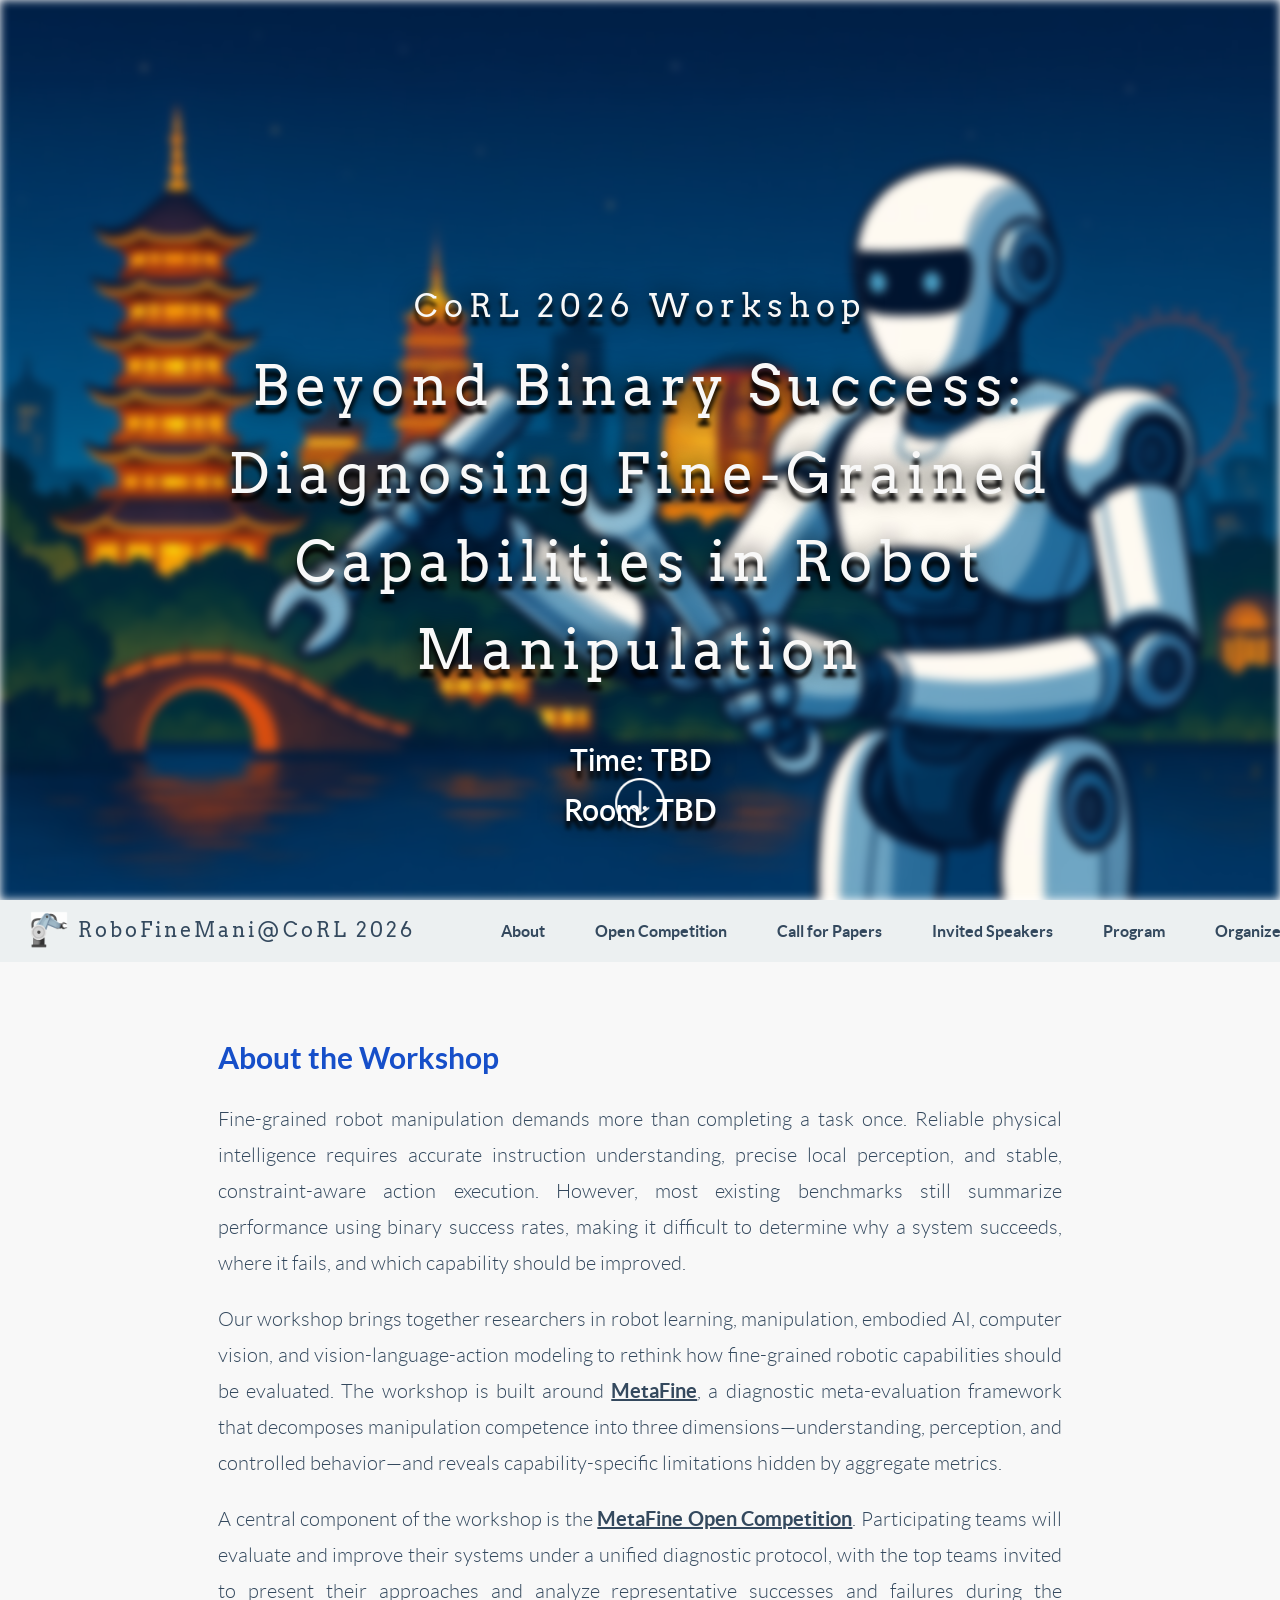
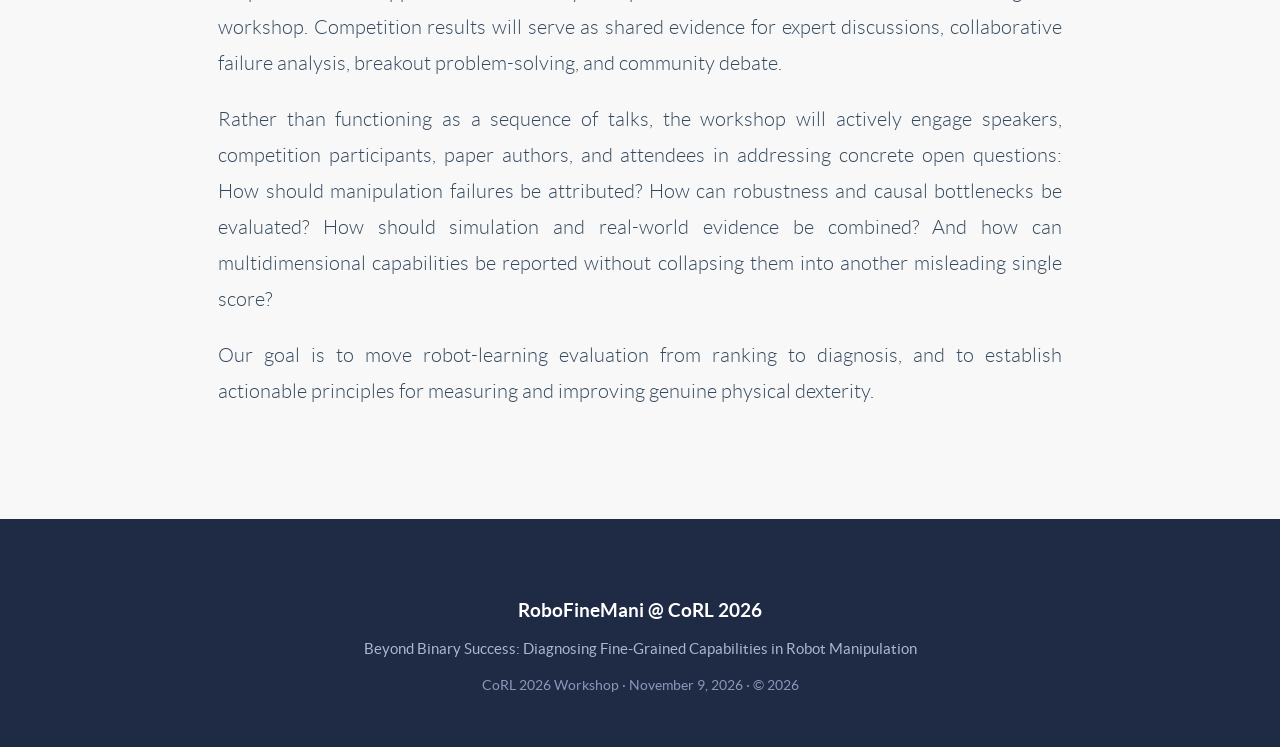
==== commit ac709828: "Polish hero spacing, remove title dividers, fix avatar backgrounds - Add spacing between Time/Room o" ====
--- a/index.html
+++ b/index.html
@@ -49,7 +49,7 @@
             <br>
             <h3 class="h3_home wow fadeIn" data-wow-delay="0.6s" style="text-shadow: 0px 8px 4px black, 0 0 25px black;font-weight: 600">
                 <a style="color:white;text-shadow: 0px 8px 4px black, 0 0 25px black" href="#about">
-                    Time:&nbsp;<b>TBD</b><br>
+                    <span style="display:inline-block; margin-bottom:16px;">Time:&nbsp;<b>TBD</b></span><br>
                     Room:&nbsp;<b>TBD</b>
                 </a>
             </h3>
--- a/css/site.css
+++ b/css/site.css
@@ -71,8 +71,6 @@
 .page-head-block {
     text-align: left;
     margin-bottom: 46px;
-    padding-bottom: 30px;
-    border-bottom: 1px solid #e6e6e6;
 }
 .page-head {
     color: #164FC9;
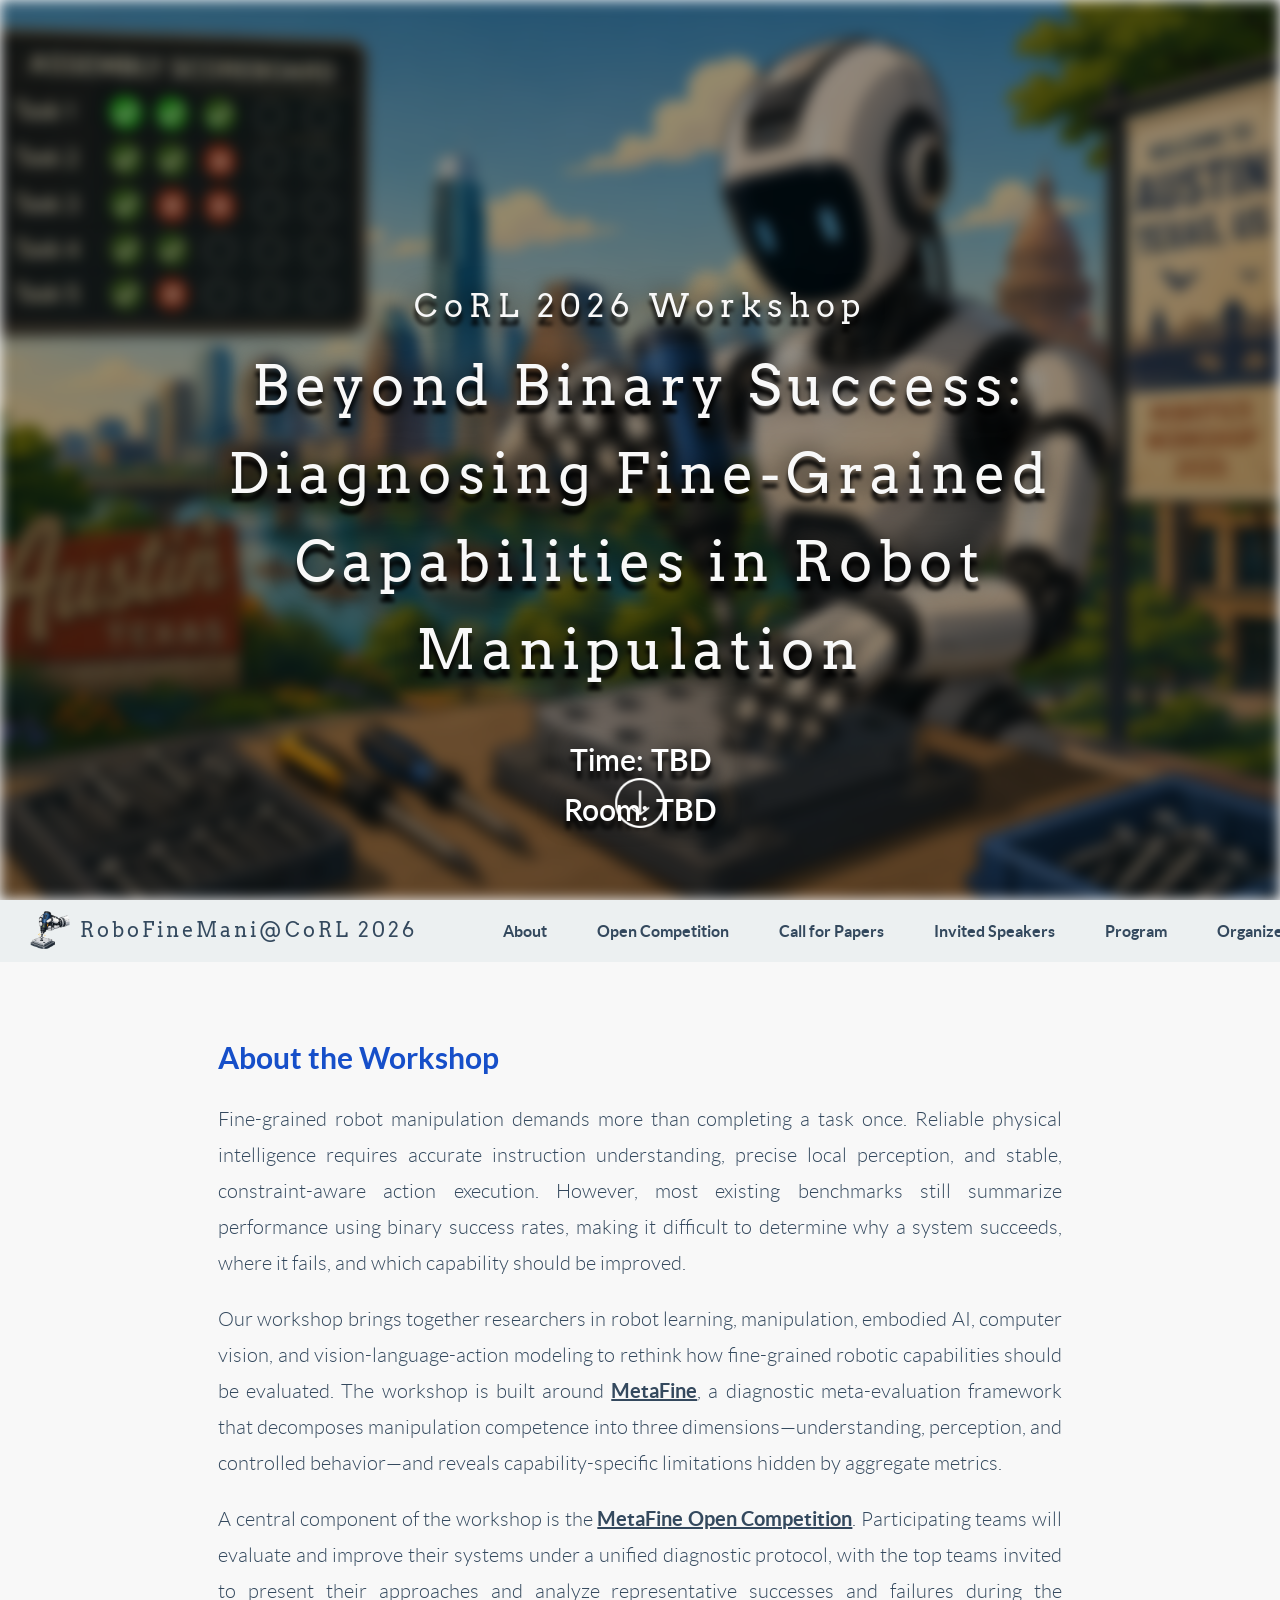
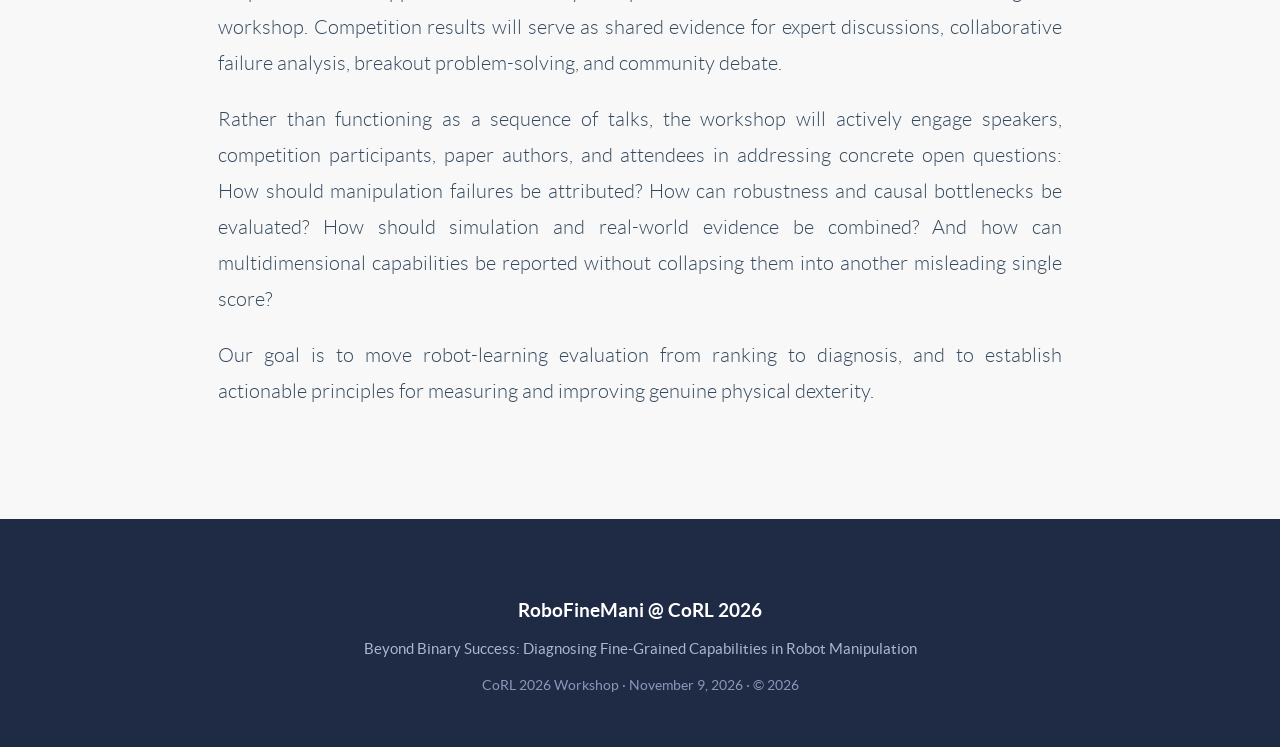
==== commit 6ba2b6d3: "Bold dates, tighter speaker spacing, new logo & cover, weixs avatar - Bold labels in Important Dates" ====
--- a/index.html
+++ b/index.html
@@ -11,7 +11,7 @@
     <meta name="description" content="CoRL 2026 Workshop — Beyond Binary Success: Diagnosing Fine-Grained Capabilities in Robot Manipulation">
     <meta name="author" content="">
     <title>RoboFineMani @ CoRL 2026</title>
-    <link rel="icon" href="photo/arm.png">
+    <link rel="icon" href="photo/logo.png">
 
     <!-- Bootstrap core CSS -->
     <link href="css/bootstrap.min.css" rel="stylesheet">
@@ -72,7 +72,7 @@
                     <span class="icon-bar"></span>
                 </button>
                 <a class="navbar-brand" style="font-size:20px; display: flex; align-items: center; margin-right: 25px;" href="index.html">
-                    <img src="photo/arm.png" style="height: 38px; margin-right: 10px;" alt="RoboFineMani Logo">
+                    <img src="photo/logo.png" style="height: 38px; margin-right: 10px;" alt="RoboFineMani Logo">
                     RoboFineMani@CoRL 2026
                 </a>
                 <div class="collapse navbar-collapse navbar-ex1-collapse" style="display: flex !important;">
--- a/css/general.css
+++ b/css/general.css
@@ -257,9 +257,9 @@
 	left: 0;
 	width: 100%;
 	height: 100%;
-	background: url(../photo/background1.jpg) no-repeat center center;
+	background: linear-gradient(rgba(0,0,0,0.42), rgba(0,0,0,0.42)), url(../photo/background1.jpg) no-repeat center center;
 	background-size: cover;
-	filter: blur(5px);
+	filter: blur(7px);
 	z-index: -1;
 }
 
--- a/css/site.css
+++ b/css/site.css
@@ -122,7 +122,7 @@
     margin: 52px 0 24px;
 }
 /* wider column so the 4 speakers sit on a single row */
-.wrap.people-wrap { max-width: 1280px; }
+.wrap.people-wrap { max-width: 1140px; }
 /* wider still so all 5 organizers sit on a single row */
 .wrap.people-wrap-5 { max-width: 1280px; }
 .person {
@@ -133,15 +133,15 @@
     min-width: 168px;      /* photo width; box hugs its widest child */
 }
 /* speakers: fixed equal-width columns → perfectly even spacing */
-.people-wrap .person { width: 270px; min-width: 270px; }
-.people-wrap .people-grid { gap: 48px 40px; }
+.people-wrap .person { width: 250px; min-width: 250px; }
+.people-wrap .people-grid { gap: 48px 20px; }
 .person img {
     width: 168px;
     height: 168px;
     border-radius: 50%;
     object-fit: cover;
     margin-bottom: 12px;
-    background: #e9eef9;
+    background: #fff;
     border: 3px solid #fff;
     box-shadow: 0 3px 12px rgba(0,0,0,0.12);
 }
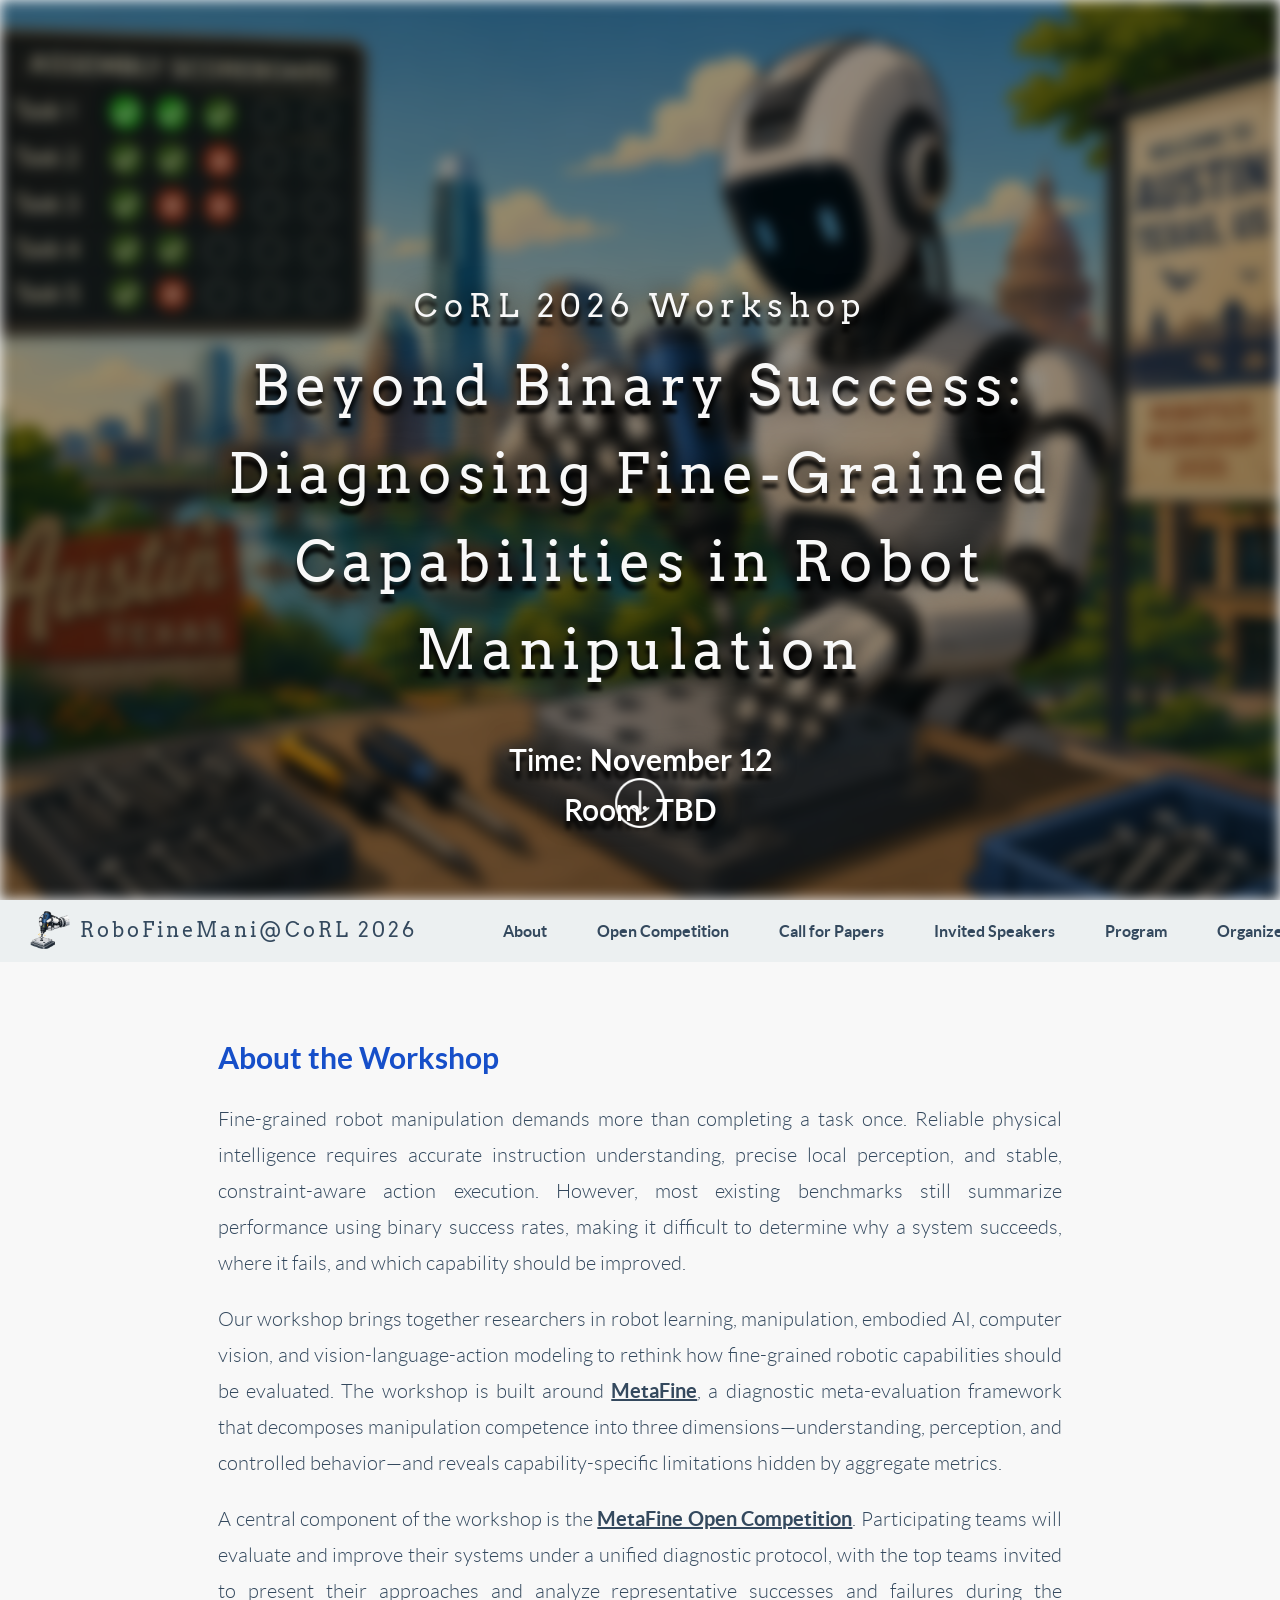
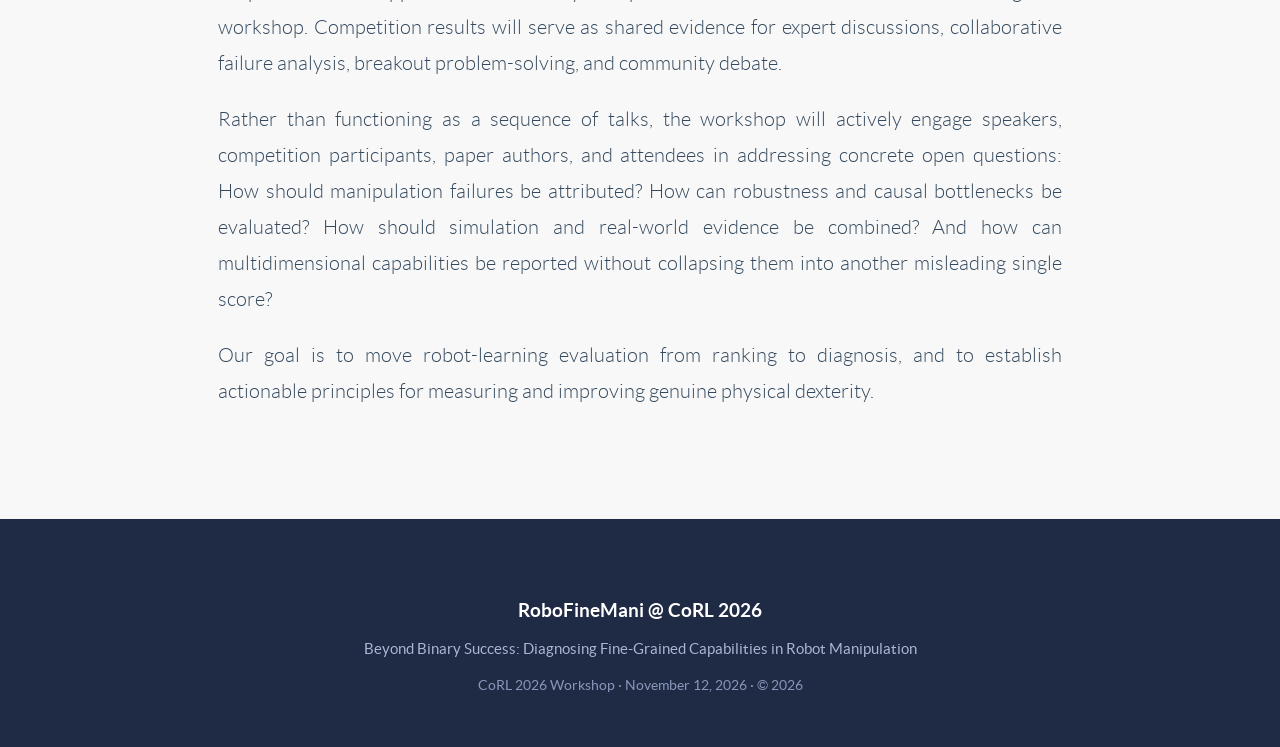
==== commit a2ff06dd: "Update dates to Nov 12, add prize table, email submission, concrete CFP timeline - Cover: Time set t" ====
--- a/index.html
+++ b/index.html
@@ -49,7 +49,7 @@
             <br>
             <h3 class="h3_home wow fadeIn" data-wow-delay="0.6s" style="text-shadow: 0px 8px 4px black, 0 0 25px black;font-weight: 600">
                 <a style="color:white;text-shadow: 0px 8px 4px black, 0 0 25px black" href="#about">
-                    <span style="display:inline-block; margin-bottom:16px;">Time:&nbsp;<b>TBD</b></span><br>
+                    <span style="display:inline-block; margin-bottom:16px;">Time:&nbsp;<b>November 12</b></span><br>
                     Room:&nbsp;<b>TBD</b>
                 </a>
             </h3>
@@ -108,7 +108,7 @@
     <footer class="site-footer">
         <div class="footer-title">RoboFineMani @ CoRL 2026</div>
         <div class="footer-sub">Beyond Binary Success: Diagnosing Fine-Grained Capabilities in Robot Manipulation</div>
-        <div class="footer-meta">CoRL 2026 Workshop &middot; November 9, 2026 &middot; &copy; 2026</div>
+        <div class="footer-meta">CoRL 2026 Workshop &middot; November 12, 2026 &middot; &copy; 2026</div>
     </footer>
 
     <!-- JavaScript -->
--- a/css/site.css
+++ b/css/site.css
@@ -238,3 +238,187 @@
     .content-section-a { padding: 5px 20px; }
     .intro-header .page-title { font-size: 0.5em; }
 }
+
+/* --- Competition registration form --------------------------- */
+.reg-form {
+    background: #ffffff;
+    border: 1px solid #e3e6ea;
+    border-radius: 6px;
+    padding: 28px 30px 24px;
+    margin: 6px 0 10px;
+}
+.reg-row { display: flex; gap: 22px; flex-wrap: wrap; }
+.reg-row .reg-field { flex: 1 1 280px; }
+.reg-field { margin-bottom: 18px; }
+.reg-field label {
+    display: block;
+    font-family: "Lato", Helvetica, Arial, sans-serif;
+    font-weight: 700;
+    font-size: 15px;
+    color: #34495E;
+    margin-bottom: 6px;
+}
+.reg-req { color: #164FC9; }
+.reg-field input[type="text"],
+.reg-field input[type="email"],
+.reg-field textarea {
+    width: 100%;
+    padding: 9px 12px;
+    font-family: "Lato", Helvetica, Arial, sans-serif;
+    font-size: 15px;
+    color: #34495E;
+    border: 1px solid #cfd6dd;
+    border-radius: 4px;
+    background: #fdfdfd;
+    transition: border-color 0.15s ease;
+}
+.reg-field input:focus,
+.reg-field textarea:focus {
+    outline: none;
+    border-color: #164FC9;
+}
+.reg-check label { font-weight: 400; font-size: 14.5px; }
+.reg-check input[type="checkbox"] { margin-right: 8px; }
+.reg-submit {
+    display: inline-block;
+    background: #164FC9;
+    color: #ffffff;
+    border: none;
+    border-radius: 4px;
+    padding: 11px 30px;
+    font-family: "Lato", Helvetica, Arial, sans-serif;
+    font-weight: 700;
+    font-size: 15px;
+    letter-spacing: 0.5px;
+    cursor: pointer;
+    transition: background 0.15s ease;
+}
+.reg-submit:hover { background: #0f3c9e; }
+.reg-submit:disabled { background: #8fa6d9; cursor: default; }
+.reg-status { margin: 14px 0 0; font-size: 15px; display: none; }
+.reg-status.reg-ok { display: block; color: #1e7e34; }
+.reg-status.reg-error { display: block; color: #c0392b; }
+
+/* --- Task video scroll bar ----------------------------------- */
+.task-bar { margin: 28px 0 6px; }
+.task-bar-head {
+    display: flex;
+    align-items: baseline;
+    justify-content: space-between;
+    margin-bottom: 10px;
+    padding: 0 2px;
+}
+.task-bar-label {
+    font-family: "Courier New", Courier, monospace;
+    font-size: 11px;
+    text-transform: uppercase;
+    letter-spacing: 1.5px;
+    color: #8a97a5;
+}
+.task-bar-nav { display: flex; gap: 8px; }
+.task-nav-btn {
+    height: 32px;
+    width: 32px;
+    border-radius: 50%;
+    border: 1px solid #dde3e9;
+    background: #ffffff;
+    color: #34495E;
+    display: flex;
+    align-items: center;
+    justify-content: center;
+    cursor: pointer;
+    padding: 0;
+    transition: background 0.15s ease, border-color 0.15s ease;
+}
+.task-nav-btn:hover { background: #eef2f7; border-color: #164FC9; color: #164FC9; }
+@media (max-width: 767px) { .task-bar-nav { display: none; } }
+.task-scroller {
+    overflow-x: auto;
+    scroll-behavior: smooth;
+    scroll-snap-type: x mandatory;
+    -webkit-overflow-scrolling: touch;
+    scrollbar-width: none;
+    margin: 0 -2px;
+    padding: 0 2px;
+}
+.task-scroller::-webkit-scrollbar { display: none; }
+.task-track {
+    display: flex;
+    gap: 16px;
+    padding-bottom: 8px;
+}
+.task-card {
+    scroll-snap-align: start;
+    flex: 0 0 auto;
+    width: 280px;
+    margin: 0;
+    border-radius: 8px;
+    overflow: hidden;
+    background: #ffffff;
+    border: 1px solid #e3e6ea;
+    box-shadow: 0 1px 3px rgba(22, 79, 201, 0.06);
+}
+.task-video-box {
+    aspect-ratio: 4 / 3;
+    background: #eef1f4;
+    overflow: hidden;
+}
+.task-video-box video {
+    width: 100%;
+    height: 100%;
+    object-fit: cover;
+    display: block;
+}
+.task-card figcaption { padding: 12px 14px 14px; }
+.task-card .task-name {
+    font-family: "Lato", Helvetica, Arial, sans-serif;
+    font-weight: 700;
+    font-size: 15px;
+    color: #164FC9;
+    margin-bottom: 3px;
+}
+.task-card .task-eg {
+    font-family: "Lato", Helvetica, Arial, sans-serif;
+    font-size: 13px;
+    line-height: 1.5;
+    color: #6b7a89;
+}
+
+/* --- Resource cards (Data / Platform) ------------------------ */
+.res-cards { display: flex; gap: 28px; flex-wrap: wrap; margin: 26px 0 6px; }
+.res-card {
+    flex: 1 1 300px;
+    max-width: 420px;
+    display: block;
+    padding: 16px 22px;
+    border-radius: 8px;
+    border: 1px solid #e3e6ea;
+    background: #ffffff;
+    box-shadow: 0 1px 3px rgba(22, 79, 201, 0.06);
+    text-decoration: none !important;
+    transition: border-color 0.15s ease, box-shadow 0.15s ease;
+}
+.res-card:hover {
+    border-color: #164FC9;
+    box-shadow: 0 3px 10px rgba(22, 79, 201, 0.12);
+}
+.res-card-label {
+    display: block;
+    font-family: "Courier New", Courier, monospace;
+    font-size: 11px;
+    text-transform: uppercase;
+    letter-spacing: 1.5px;
+    color: #8a97a5;
+    margin-bottom: 6px;
+}
+.res-card-value {
+    display: flex;
+    align-items: center;
+    font-family: "Lato", Helvetica, Arial, sans-serif;
+    font-weight: 700;
+    font-size: 16px;
+    color: #164FC9;
+    word-break: break-all;
+}
+.res-card-value .fa { font-size: 20px; }
+.res-hf { font-size: 18px; line-height: 1; }
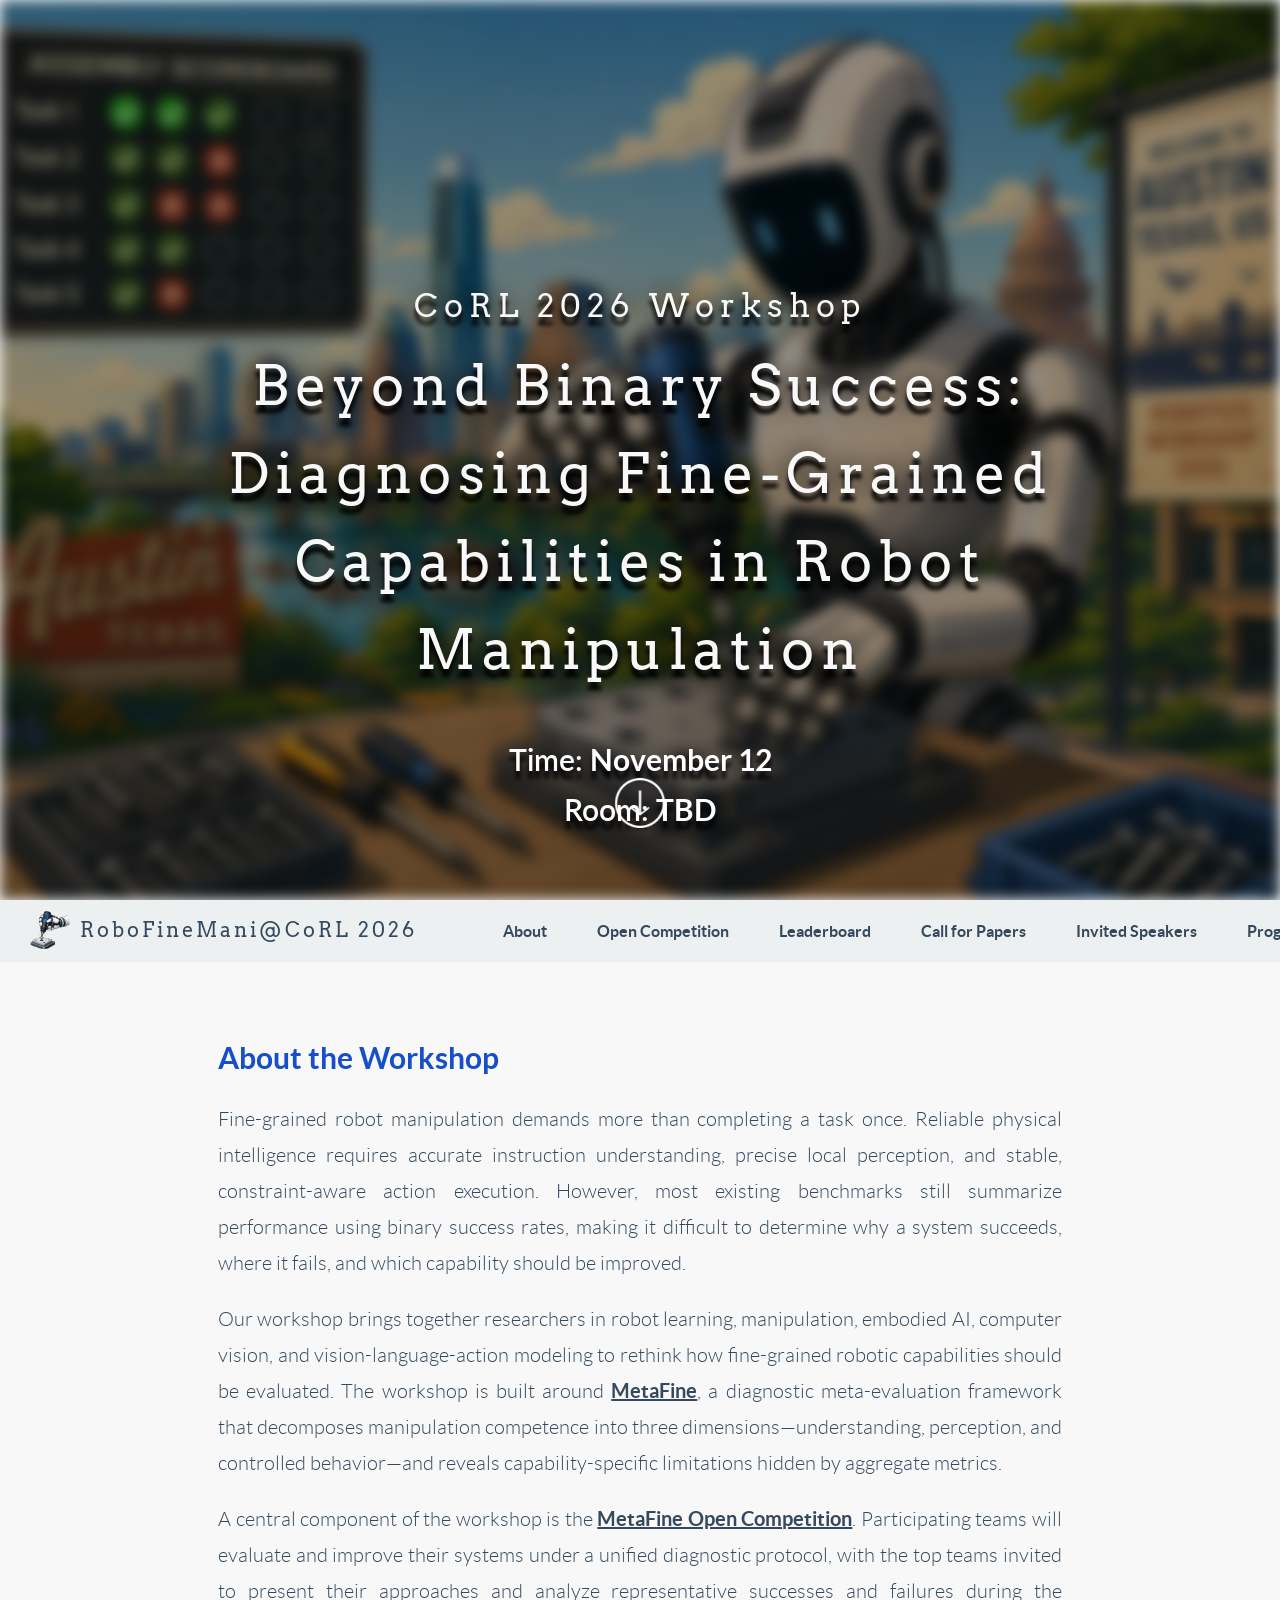
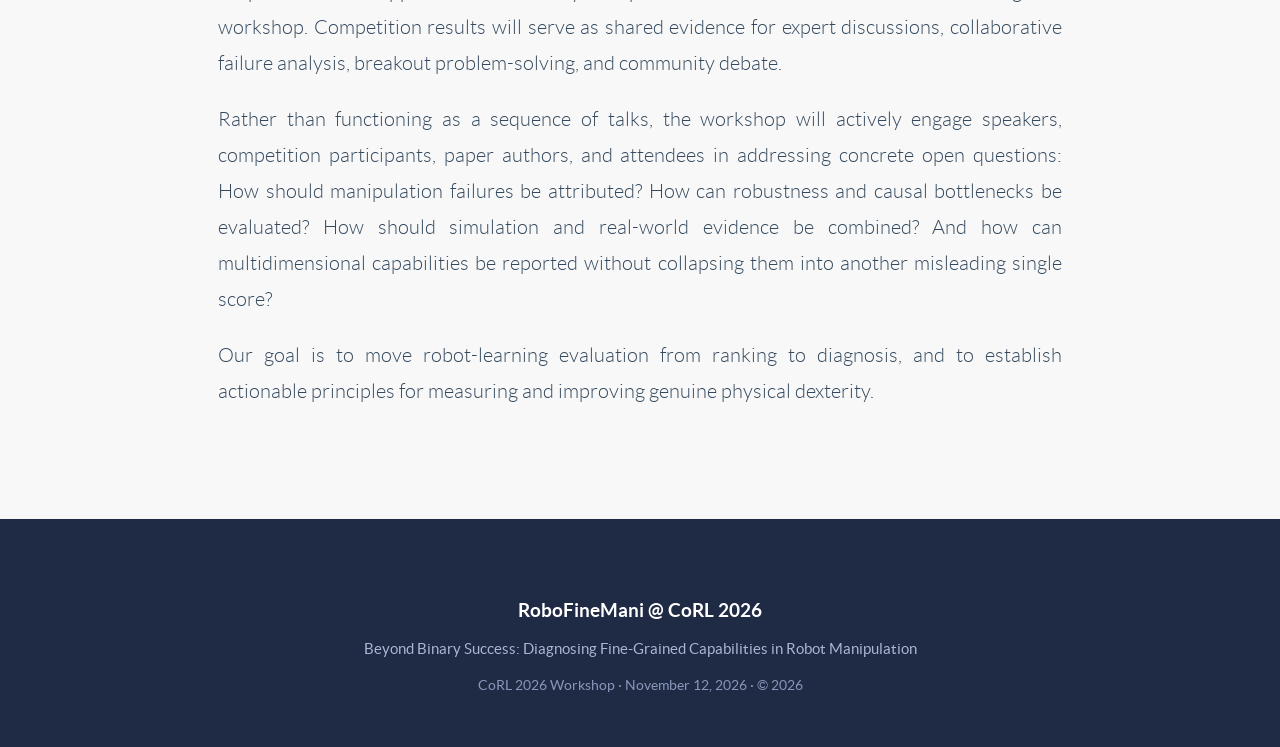
==== commit 34e8b740: "Add public Leaderboard page with π0 baseline, nav item, and Overview release note - New leaderboard." ====
--- a/index.html
+++ b/index.html
@@ -79,6 +79,7 @@
                     <ul class="nav navbar-nav" style="display: flex; flex-direction: row;">
                         <li class="menuItem active" style="padding: 0 10px;"><a href="index.html">About</a></li>
                         <li class="menuItem" style="padding: 0 10px;"><a href="competition.html">Open Competition</a></li>
+                        <li class="menuItem" style="padding: 0 10px;"><a href="leaderboard.html">Leaderboard</a></li>
                         <li class="menuItem" style="padding: 0 10px;"><a href="cfp.html">Call for Papers</a></li>
                         <li class="menuItem" style="padding: 0 10px;"><a href="speakers.html">Invited Speakers</a></li>
                         <li class="menuItem" style="padding: 0 10px;"><a href="program.html">Program</a></li>
--- a/css/site.css
+++ b/css/site.css
@@ -422,3 +422,101 @@
 }
 .res-card-value .fa { font-size: 20px; }
 .res-hf { font-size: 18px; line-height: 1; }
+
+/* --- Competition leaderboard --------------------------------- */
+.lb { margin: 6px 0 10px; }
+.lb-head {
+    display: flex;
+    align-items: center;
+    justify-content: space-between;
+    margin-bottom: 10px;
+    padding: 0 2px;
+    flex-wrap: wrap;
+    gap: 8px;
+}
+.lb-label {
+    font-family: "Courier New", Courier, monospace;
+    font-size: 11px;
+    text-transform: uppercase;
+    letter-spacing: 1.5px;
+    color: #8a97a5;
+}
+.lb-tabs { display: flex; gap: 6px; }
+.lb-tab {
+    font-family: "Lato", Helvetica, Arial, sans-serif;
+    font-size: 13px;
+    font-weight: 700;
+    padding: 5px 14px;
+    border-radius: 999px;
+    border: 1px solid #dde3e9;
+    background: #ffffff;
+    color: #34495E;
+    cursor: pointer;
+    transition: background 0.15s ease, border-color 0.15s ease, color 0.15s ease;
+}
+.lb-tab:hover { border-color: #164FC9; color: #164FC9; }
+.lb-tab.active { background: #164FC9; border-color: #164FC9; color: #ffffff; }
+.lb-scroll {
+    overflow-x: auto;
+    background: #ffffff;
+    border: 1px solid #e3e6ea;
+    border-radius: 8px;
+    box-shadow: 0 1px 3px rgba(22, 79, 201, 0.06);
+}
+.lb-table {
+    width: 100%;
+    border-collapse: collapse;
+    font-family: "Lato", Helvetica, Arial, sans-serif;
+    font-size: 16px;
+    color: #34495E;
+}
+.lb-table th, .lb-table td {
+    padding: 12px 16px;
+    border-bottom: 1px solid #eef1f4;
+    white-space: nowrap;
+}
+.lb-table thead th {
+    font-size: 12px;
+    font-weight: 700;
+    text-transform: uppercase;
+    letter-spacing: 1px;
+    color: #8a97a5;
+    background: #f9fafb;
+    border-bottom: 1px solid #e3e6ea;
+}
+.lb-table tbody tr:last-child td { border-bottom: none; }
+.lb-table tbody tr:hover td { background: #f7f9fc; }
+.lb-rank { width: 52px; text-align: center; font-weight: 700; }
+.lb-num { text-align: right; font-variant-numeric: tabular-nums; }
+.lb-team { text-align: left; }
+.lb-team-name { font-weight: 700; }
+.lb-aff { display: block; font-size: 13px; font-weight: 300; color: #8a97a5; margin-top: 2px; }
+.lb-badge {
+    display: inline-block;
+    margin-left: 8px;
+    padding: 1px 8px;
+    border-radius: 999px;
+    font-family: "Courier New", Courier, monospace;
+    font-size: 10px;
+    text-transform: uppercase;
+    letter-spacing: 1px;
+    color: #164FC9;
+    background: #e9eefb;
+    vertical-align: middle;
+}
+.lb-overall { font-weight: 700; color: #164FC9; }
+.lb-table thead th.lb-overall { color: #164FC9; }
+.lb-baseline td { color: #6b7a89; }
+.lb-baseline td.lb-overall { color: #164FC9; }
+.lb-empty { text-align: center; color: #8a97a5; font-weight: 300; padding: 24px; }
+.lb-foot {
+    font-family: "Lato", Helvetica, Arial, sans-serif;
+    font-size: 14px;
+    font-weight: 300;
+    color: #8a97a5;
+    margin-top: 10px;
+    padding: 0 2px;
+}
+
+/* release note under resource cards */
+.page-section p.lb-release { margin-top: 26px; }
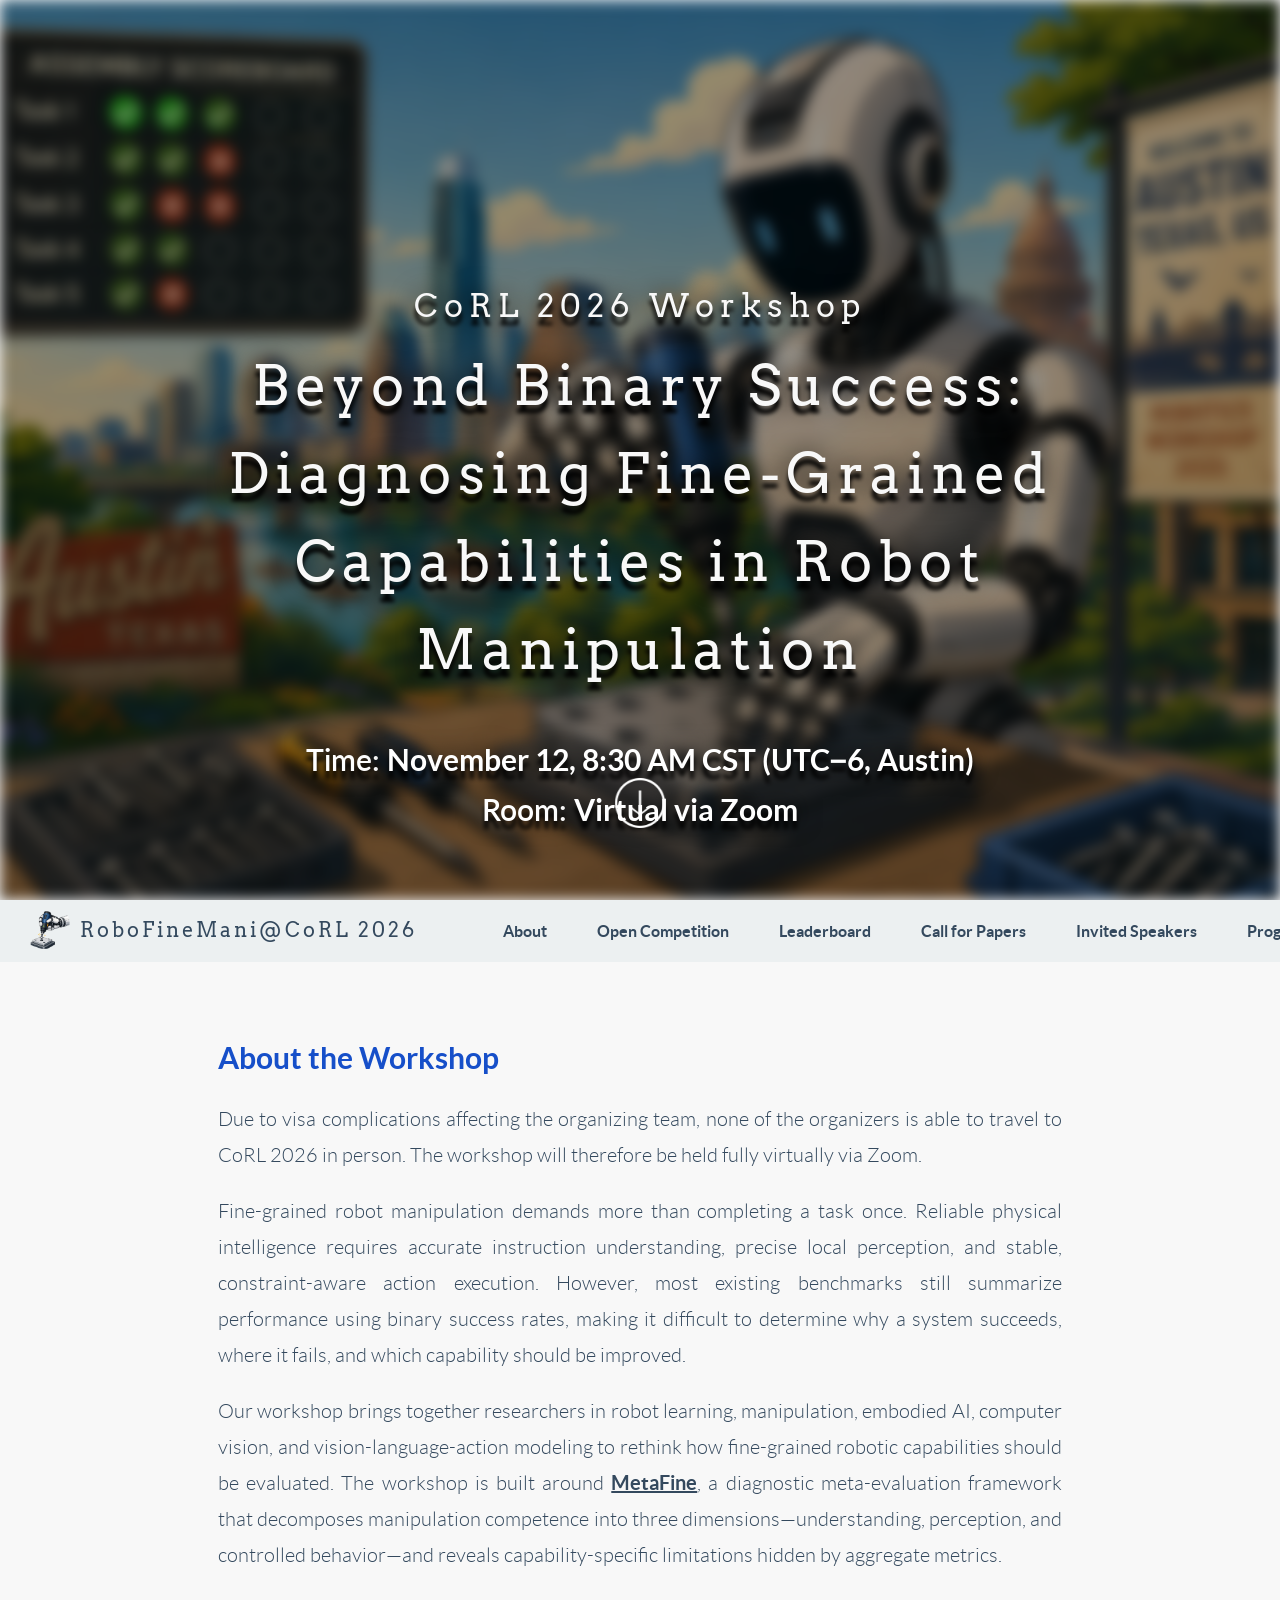
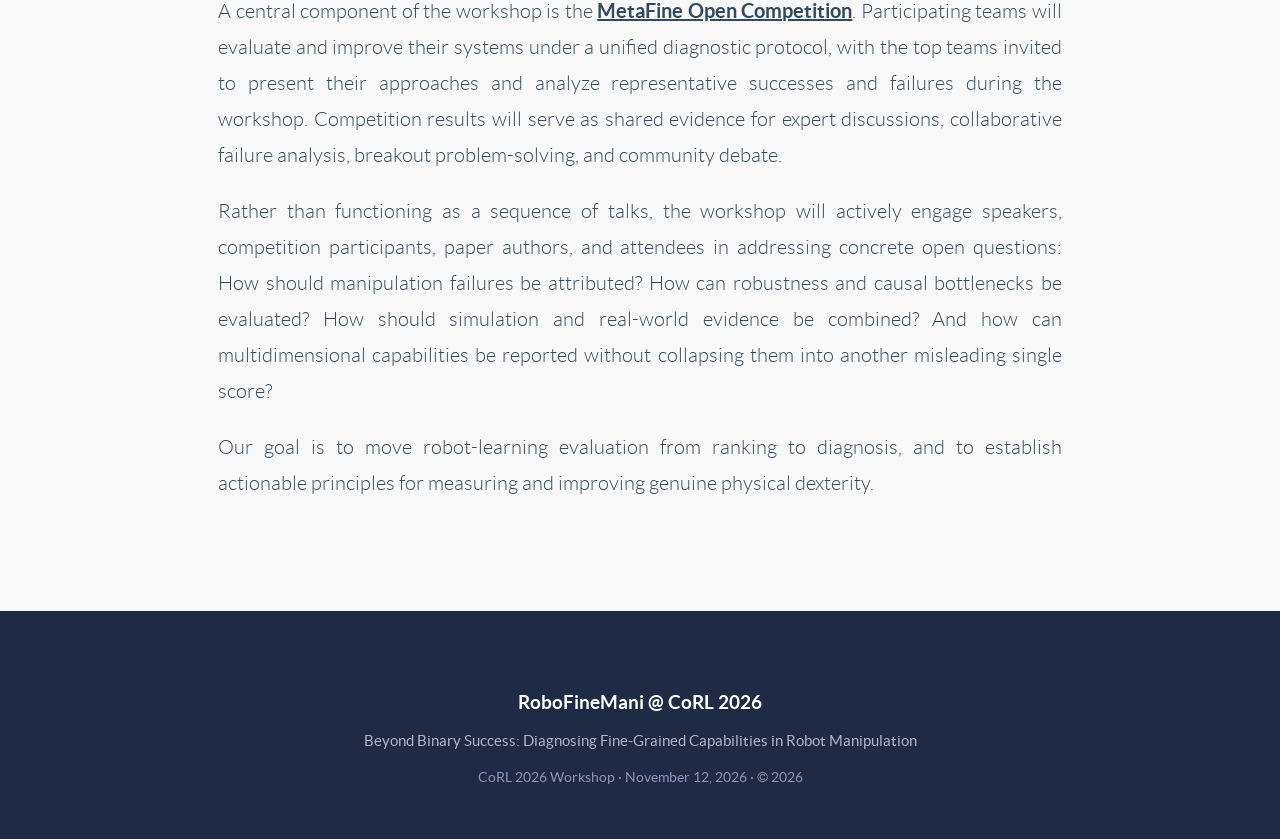
==== commit 774b3bdb: "Update virtual workshop details and program schedule" ====
--- a/index.html
+++ b/index.html
@@ -49,8 +49,8 @@
             <br>
             <h3 class="h3_home wow fadeIn" data-wow-delay="0.6s" style="text-shadow: 0px 8px 4px black, 0 0 25px black;font-weight: 600">
                 <a style="color:white;text-shadow: 0px 8px 4px black, 0 0 25px black" href="#about">
-                    <span style="display:inline-block; margin-bottom:16px;">Time:&nbsp;<b>November 12</b></span><br>
-                    Room:&nbsp;<b>TBD</b>
+                    <span style="display:inline-block; margin-bottom:16px;">Time:&nbsp;<b>November 12, 8:30 AM CST (UTC&minus;6, Austin)</b></span><br>
+                    Room:&nbsp;<b>Virtual via Zoom</b>
                 </a>
             </h3>
         </div>
@@ -94,6 +94,8 @@
     <div id="about" class="page-section">
         <div class="wrap wow fadeInUp">
             <h3 class="section-heading">About the Workshop</h3>
+            <p>Due to visa complications affecting the organizing team, none of the organizers is able to travel to CoRL 2026 in person. The workshop will therefore be held fully virtually via Zoom.</p>
+
             <p class="lead-intro">Fine-grained robot manipulation demands more than completing a task once. Reliable physical intelligence requires accurate instruction understanding, precise local perception, and stable, constraint-aware action execution. However, most existing benchmarks still summarize performance using binary success rates, making it difficult to determine why a system succeeds, where it fails, and which capability should be improved.</p>
 
             <p>Our workshop brings together researchers in robot learning, manipulation, embodied AI, computer vision, and vision-language-action modeling to rethink how fine-grained robotic capabilities should be evaluated. The workshop is built around <a href="https://metafine.github.io/" target="_blank"><b>MetaFine</b></a>, a diagnostic meta-evaluation framework that decomposes manipulation competence into three dimensions&mdash;understanding, perception, and controlled behavior&mdash;and reveals capability-specific limitations hidden by aggregate metrics.</p>
--- a/css/site.css
+++ b/css/site.css
@@ -186,6 +186,7 @@
 }
 
 /* --- Program table ------------------------------------------- */
+.page-section .wrap.program-wrap { max-width: 1080px; }
 .program-table {
     width: 100%;
     border-collapse: collapse;
@@ -197,6 +198,12 @@
     text-align: center;
 }
 .program-table th { background: #f2f2f2; }
+.program-table th:first-child,
+.program-table td:first-child {
+    width: 190px;
+    min-width: 190px;
+    white-space: nowrap;
+}
 
 /* --- Sticky footer: footer sits at the bottom; short pages get
        whitespace between content and the bar ------------------- */
@@ -488,6 +495,8 @@
 .lb-table tbody tr:hover td { background: #f7f9fc; }
 .lb-rank { width: 52px; text-align: center; font-weight: 700; }
 .lb-num { text-align: right; font-variant-numeric: tabular-nums; }
+.lb-submitted { text-align: right; font-variant-numeric: tabular-nums; }
+.lb-table td.lb-submitted { font-size: 13px; }
 .lb-team { text-align: left; }
 .lb-team-name { font-weight: 700; }
 .lb-aff { display: block; font-size: 13px; font-weight: 300; color: #8a97a5; margin-top: 2px; }
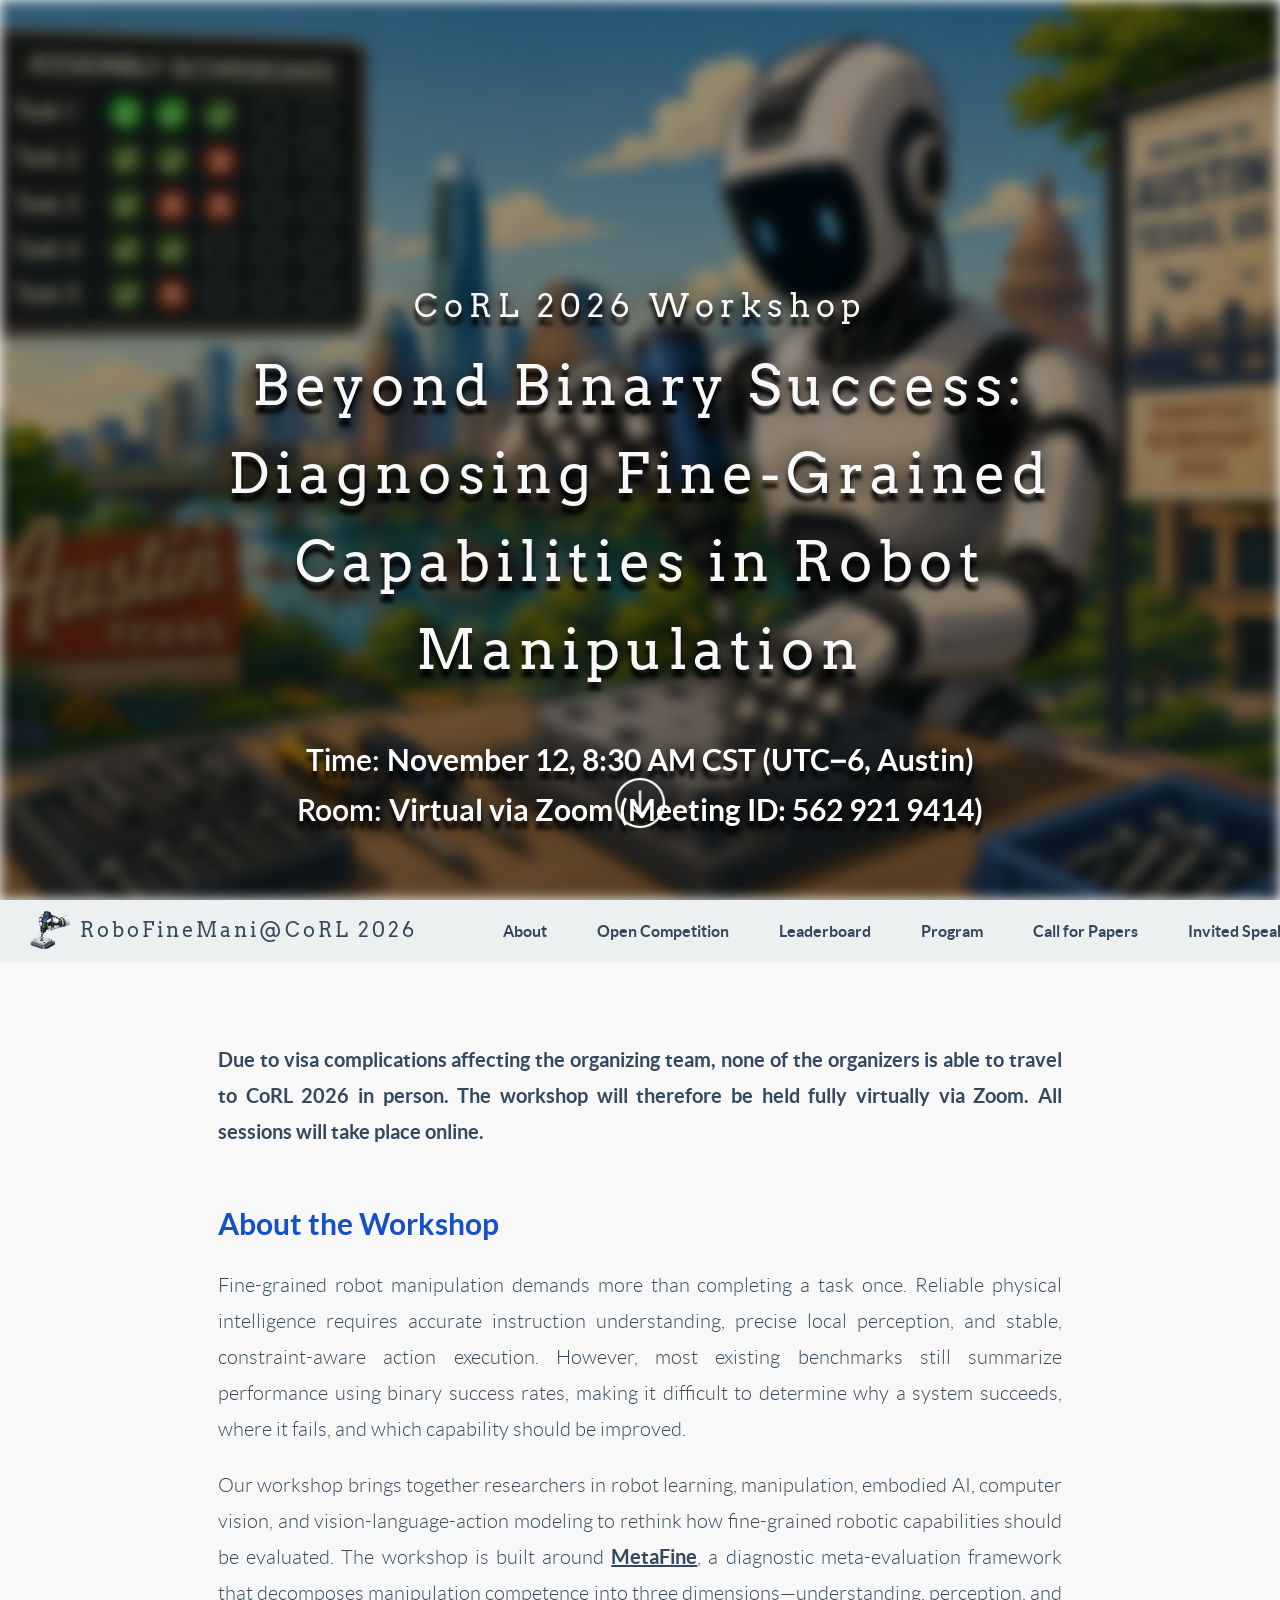
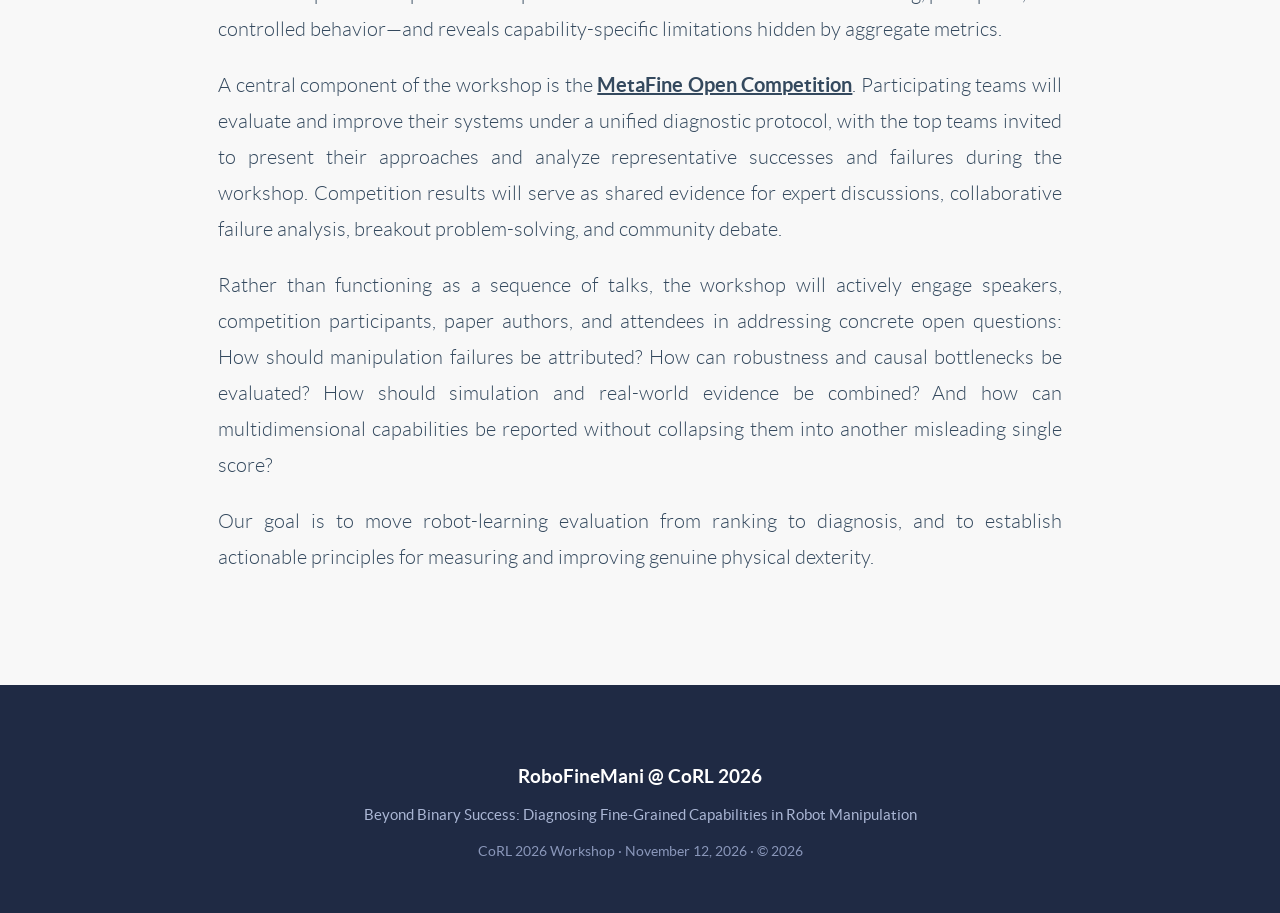
==== commit 210bb923: "Add invited speakers and Zoom details; unify navigation and program" ====
--- a/index.html
+++ b/index.html
@@ -50,7 +50,7 @@
             <h3 class="h3_home wow fadeIn" data-wow-delay="0.6s" style="text-shadow: 0px 8px 4px black, 0 0 25px black;font-weight: 600">
                 <a style="color:white;text-shadow: 0px 8px 4px black, 0 0 25px black" href="#about">
                     <span style="display:inline-block; margin-bottom:16px;">Time:&nbsp;<b>November 12, 8:30 AM CST (UTC&minus;6, Austin)</b></span><br>
-                    Room:&nbsp;<b>Virtual via Zoom</b>
+                    Room:&nbsp;<b>Virtual via Zoom (Meeting ID: 562 921 9414)</b>
                 </a>
             </h3>
         </div>
@@ -80,9 +80,9 @@
                         <li class="menuItem active" style="padding: 0 10px;"><a href="index.html">About</a></li>
                         <li class="menuItem" style="padding: 0 10px;"><a href="competition.html">Open Competition</a></li>
                         <li class="menuItem" style="padding: 0 10px;"><a href="leaderboard.html">Leaderboard</a></li>
+                        <li class="menuItem" style="padding: 0 10px;"><a href="program.html">Program</a></li>
                         <li class="menuItem" style="padding: 0 10px;"><a href="cfp.html">Call for Papers</a></li>
                         <li class="menuItem" style="padding: 0 10px;"><a href="speakers.html">Invited Speakers</a></li>
-                        <li class="menuItem" style="padding: 0 10px;"><a href="program.html">Program</a></li>
                         <li class="menuItem" style="padding: 0 10px;"><a href="organizers.html">Organizers</a></li>
                     </ul>
                 </div>
@@ -93,9 +93,9 @@
     <!-- About -->
     <div id="about" class="page-section">
         <div class="wrap wow fadeInUp">
+            <p><strong>Due to visa complications affecting the organizing team, none of the organizers is able to travel to CoRL 2026 in person. The workshop will therefore be held fully virtually via Zoom. All sessions will take place online.</strong></p>
+
             <h3 class="section-heading">About the Workshop</h3>
-            <p>Due to visa complications affecting the organizing team, none of the organizers is able to travel to CoRL 2026 in person. The workshop will therefore be held fully virtually via Zoom.</p>
-
             <p class="lead-intro">Fine-grained robot manipulation demands more than completing a task once. Reliable physical intelligence requires accurate instruction understanding, precise local perception, and stable, constraint-aware action execution. However, most existing benchmarks still summarize performance using binary success rates, making it difficult to determine why a system succeeds, where it fails, and which capability should be improved.</p>
 
             <p>Our workshop brings together researchers in robot learning, manipulation, embodied AI, computer vision, and vision-language-action modeling to rethink how fine-grained robotic capabilities should be evaluated. The workshop is built around <a href="https://metafine.github.io/" target="_blank"><b>MetaFine</b></a>, a diagnostic meta-evaluation framework that decomposes manipulation competence into three dimensions&mdash;understanding, perception, and controlled behavior&mdash;and reveals capability-specific limitations hidden by aggregate metrics.</p>
--- a/css/site.css
+++ b/css/site.css
@@ -198,6 +198,11 @@
     text-align: center;
 }
 .program-table th { background: #f2f2f2; }
+.program-table th:last-child,
+.program-table td:last-child {
+    width: 200px;
+    min-width: 180px;
+}
 .program-table th:first-child,
 .program-table td:first-child {
     width: 190px;
